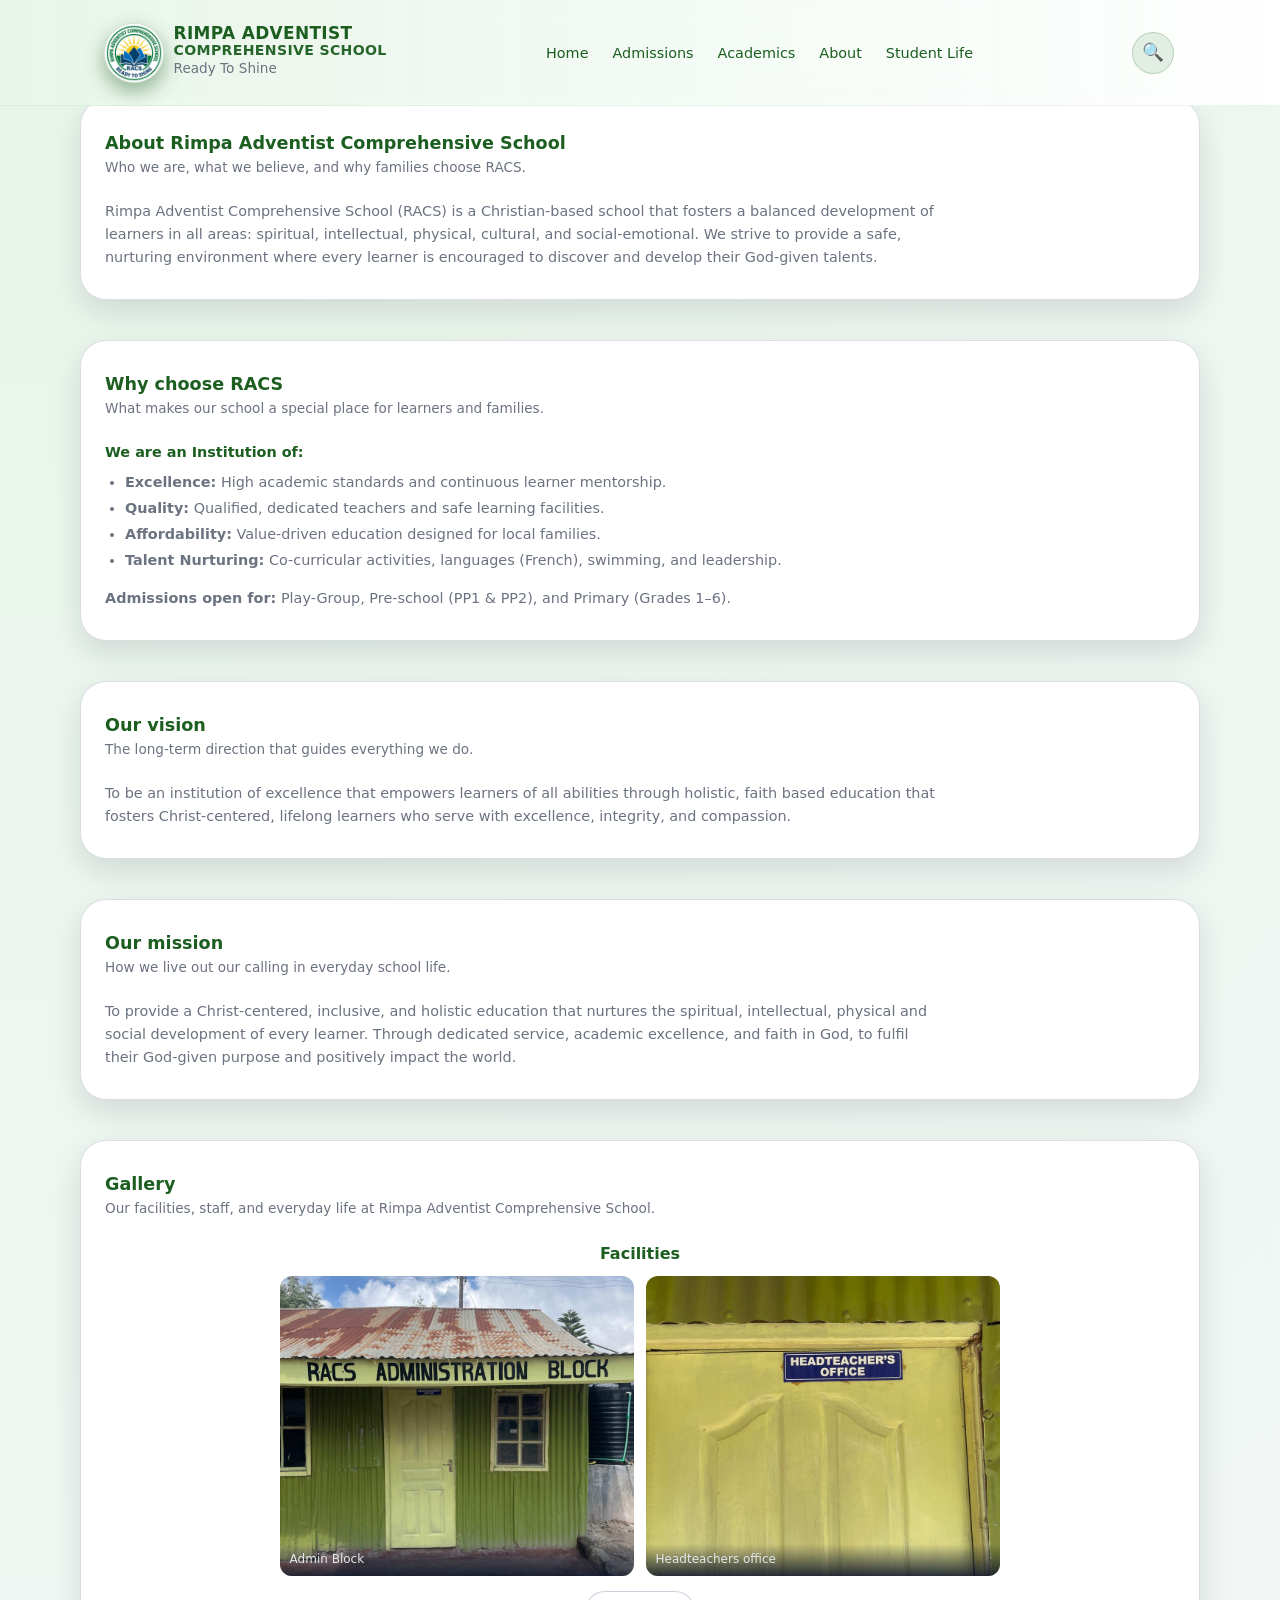
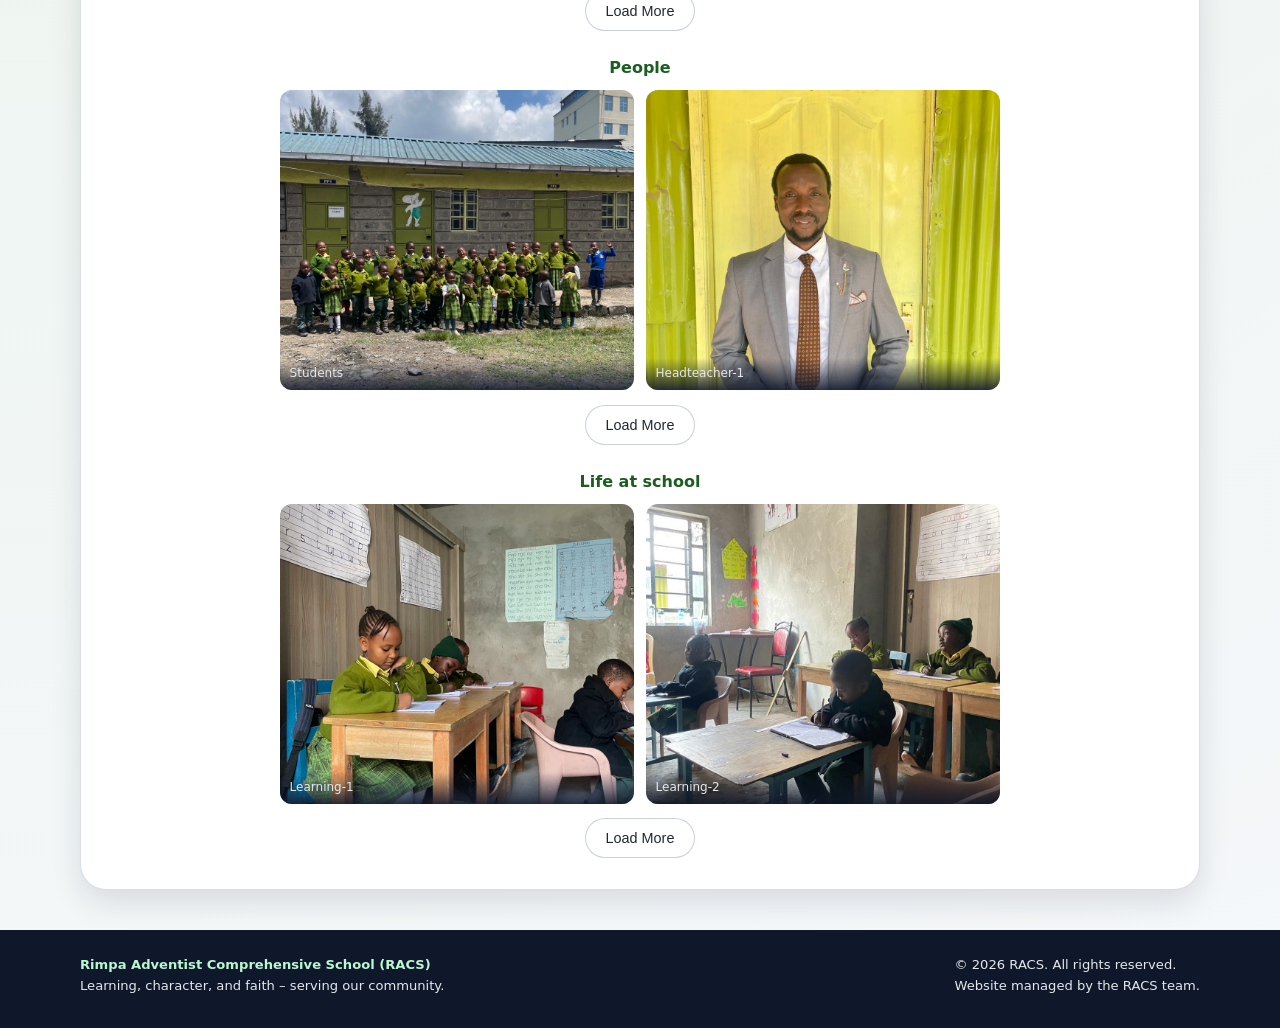
==== about.html @ c495e481 "Update hero section, align site with official RACS posters, and enhance styling" ====
<!DOCTYPE html>
<html lang="en">
<head>
    <meta charset="UTF-8">
    <meta name="viewport" content="width=device-width, initial-scale=1.0">
    <title>About Us | Rimpa Adventist Comprehensive School (RACS)</title>
    <link rel="stylesheet" href="style.css">
    <link rel="icon" type="image/png" sizes="32x32" href="images/favicon.png">
    <link rel="icon" type="image/png" sizes="16x16" href="images/favicon.png">
    <link rel="apple-touch-icon" sizes="180x180" href="images/favicon.png">
</head>
<body>
    <div class="page">
        <header>
            <nav class="nav">
                <a href="index.html#top" class="brand">
                    <div class="brand-mark">
                        <img src="images/logo.jpeg" alt="Rimpa Adventist Comprehensive School logo">
                    </div>
                    <div class="brand-text">
                        <span class="brand-title">
                            <span class="brand-title-line-1">Rimpa Adventist</span>
                            <span class="brand-title-line-2">Comprehensive School</span>
                        </span>
                        <span class="brand-subtitle">Ready To Shine</span>
                    </div>
                </a>

                <div class="nav-links">
                    <ul class="ql-main-links">
                        <li class="ql-item">
                            <a href="index.html#top" class="ql-link">Home</a>
                        </li>
                        <li class="ql-item">
                            <a href="admissions.html" class="ql-link has-dropdown">Admissions</a>
                            <div class="ql-dropdown" role="menu" aria-label="Admissions menu">
                                <a href="admissions.html#admission-process">
                                    Admission process
                                </a>
                                <a href="admissions.html#online-application">
                                    Online application
                                </a>
                                <a href="admissions.html#admission-requirements">
                                    Admission & graduation requirements
                                </a>
                                <a href="admissions.html#fee-structure">
                                    Fee structure
                                </a>
                            </div>
                        </li>
                        <li class="ql-item">
                            <a href="#" class="ql-link has-dropdown coming-soon-trigger">Academics</a>
                            <div class="ql-dropdown" role="menu" aria-label="Academics menu">
                                <a href="#" class="coming-soon-trigger">Calendar</a>
                                <a href="#" class="coming-soon-trigger">Timetable</a>
                            </div>
                        </li>
                        <li class="ql-item">
                            <a href="about.html" class="ql-link has-dropdown">About</a>
                            <div class="ql-dropdown" role="menu" aria-label="About menu">
                                <a href="about.html#vision">
                                    Vision
                                </a>
                                <a href="about.html#mission">
                                    Mission
                                </a>
                                <a href="about.html#gallery">
                                    Gallery
                                </a>
                                <a href="index.html#contact">
                                    Contact us
                                </a>
                            </div>
                        </li>
                        <li class="ql-item dropdown-right">
                            <a href="student-life.html" class="ql-link has-dropdown">Student Life</a>
                            <div class="ql-dropdown" role="menu" aria-label="Student life menu">
                                <a href="student-life.html#school-menu">
                                    School menu
                                </a>
                                <a href="student-life.html#transport-fees">
                                    Transport fees
                                </a>
                                <a href="student-life.html#uniforms">
                                    School uniform guide
                                </a>
                                <a href="student-life.html#activities">
                                    Swimming &amp; activities
                                </a>
                            </div>
                        </li>

                    </ul>
                </div>
                <div class="nav-controls">
                    <button type="button" id="nav-search-toggle" class="ql-search-toggle" aria-label="Search">
                        🔍
                    </button>
                    <button class="nav-toggle" id="nav-toggle" type="button" aria-label="Toggle navigation" aria-expanded="false">
                        <span></span>
                        <span></span>
                        <span></span>
                    </button>
                </div>
            </nav>
        </header>
        <div class="nav-overlay" id="nav-overlay"></div>

        <div class="nav-search-panel" id="nav-search-panel" aria-hidden="true">
            <div class="nav-search-inner">
                <div class="nav-search-input">
                    <input id="nav-search-input" type="search" placeholder="Type any keyword to search" aria-label="Search keywords" autocomplete="off">
                </div>
                <button type="button" class="nav-search-close" id="nav-search-close" aria-label="Close search">✕</button>
            </div>
            <div class="nav-search-message" id="nav-search-message" aria-live="polite"></div>
        </div>

        <main id="top">
            <section class="section-shell" aria-labelledby="about-page-heading">
                <div class="section-header">
                    <div>
                        <h1 id="about-page-heading" class="section-title">About Rimpa Adventist Comprehensive School</h1>
                        <p class="section-subtitle">
                            Who we are, what we believe, and why families choose RACS.
                        </p>
                    </div>
                </div>
                <div style="font-size: 0.9rem; color: var(--text-muted); max-width: 52rem;">
                    <p>
                        Rimpa Adventist Comprehensive School (RACS) is a Christian-based school that fosters a
                        balanced development of learners in all areas: spiritual, intellectual, physical, cultural,
                        and social-emotional. We strive to provide a safe, nurturing environment where every learner
                        is encouraged to discover and develop their God-given talents.
                    </p>
                </div>
            </section>

            <section class="section-shell" aria-labelledby="why-choose-heading">
                <div class="section-header">
                    <div>
                        <h2 id="why-choose-heading" class="section-title">Why choose RACS</h2>
                        <p class="section-subtitle">
                            What makes our school a special place for learners and families.
                        </p>
                    </div>
                </div>
                <div style="font-size: 0.9rem; color: var(--text-muted); max-width: 52rem;">
                    <p style="font-weight: 600; color: var(--green-dark); margin-bottom: 0.4rem;">We are an Institution of:</p>
                    <ul style="margin-top: 0.2rem; padding-left: 1.25rem; line-height: 1.8;">
                        <li><strong>Excellence:</strong> High academic standards and continuous learner mentorship.</li>
                        <li><strong>Quality:</strong> Qualified, dedicated teachers and safe learning facilities.</li>
                        <li><strong>Affordability:</strong> Value-driven education designed for local families.</li>
                        <li><strong>Talent Nurturing:</strong> Co-curricular activities, languages (French), swimming, and leadership.</li>
                    </ul>
                    <p style="margin-top: 0.8rem;">
                        <strong>Admissions open for:</strong> Play-Group, Pre-school (PP1 &amp; PP2), and Primary (Grades 1–6).
                    </p>
                </div>
            </section>

            <section class="section-shell" aria-labelledby="vision-heading">
                <div class="section-header">
                    <div>
                        <h2 id="vision-heading" class="section-title">Our vision</h2>
                        <p class="section-subtitle">
                            The long-term direction that guides everything we do.
                        </p>
                    </div>
                </div>
                <div id="vision" style="font-size: 0.9rem; color: var(--text-muted); max-width: 52rem;">
                    <p>
                        To be an institution of excellence that empowers learners of all abilities through holistic,
                        faith based education that fosters Christ-centered, lifelong learners who serve with excellence,
                        integrity, and compassion.
                    </p>
                </div>
            </section>

            <section class="section-shell" aria-labelledby="mission-heading">
                <div class="section-header">
                    <div>
                        <h2 id="mission-heading" class="section-title">Our mission</h2>
                        <p class="section-subtitle">
                            How we live out our calling in everyday school life.
                        </p>
                    </div>
                </div>
                <div id="mission" style="font-size: 0.9rem; color: var(--text-muted); max-width: 52rem;">
                    <p>
                        To provide a Christ-centered, inclusive, and holistic education that nurtures the spiritual,
                        intellectual, physical and social development of every learner. Through dedicated service,
                        academic excellence, and faith in God, to fulfil their God-given purpose and positively impact the world.
                    </p>
                </div>
            </section>

            <!-- Gallery -->
            <section id="gallery" class="section-shell" aria-labelledby="gallery-heading">
                <div class="section-header">
                    <div>
                        <h2 id="gallery-heading" class="section-title">Gallery</h2>
                        <p class="section-subtitle">
                            Our facilities, staff, and everyday life at Rimpa Adventist Comprehensive School.
                        </p>
                    </div>
                </div>
                <div class="gallery-content">
                    <div class="gallery-section" data-gallery-section="facilities">
                        <h3 id="gallery-facilities" class="gallery-category-title">Facilities</h3>
                        <div class="gallery-grid">
                            <div class="gallery-item">
                                <img src="images/gallery/Facilities/Admin%20Block.jpeg" alt="Admin Block at RACS" loading="lazy">
                                <span class="gallery-label">Admin Block</span>
                            </div>
                            <div class="gallery-item">
                                <img src="images/gallery/Facilities/Headteachers%20Office.jpeg" alt="Headteachers office at RACS" loading="lazy">
                                <span class="gallery-label">Headteachers office</span>
                            </div>
                            <div class="gallery-item">
                                <img src="images/gallery/Facilities/PP1.jpeg" alt="PP1 at RACS" loading="lazy">
                                <span class="gallery-label">PP1</span>
                            </div>
                            <div class="gallery-item">
                                <img src="images/gallery/Facilities/PP1-2.jpeg" alt="PP1-2 at RACS" loading="lazy">
                                <span class="gallery-label">PP1-2</span>
                            </div>
                            <div class="gallery-item">
                                <img src="images/gallery/Facilities/Kitchen.jpeg" alt="Kitchen at RACS" loading="lazy">
                                <span class="gallery-label">Kitchen</span>
                            </div>
                            <div class="gallery-item">
                                <img src="images/gallery/Facilities/Dining%20Hall.jpeg" alt="Dining Hall at RACS" loading="lazy">
                                <span class="gallery-label">Dining Hall</span>
                            </div>
                            <div class="gallery-item">
                                <img src="images/gallery/Facilities/Class%20Interior-1.jpeg" alt="Class interior 1 at RACS" loading="lazy">
                                <span class="gallery-label">Class Interior-1</span>
                            </div>
                            <div class="gallery-item">
                                <img src="images/gallery/Facilities/Class%20Interior-2.jpeg" alt="Class interior 2 at RACS" loading="lazy">
                                <span class="gallery-label">Class Interior-2</span>
                            </div>
                            <div class="gallery-item">
                                <img src="images/gallery/Facilities/Class%20Interior-3.jpeg" alt="Class interior 3 at RACS" loading="lazy">
                                <span class="gallery-label">Class Interior-3</span>
                            </div>
                            <div class="gallery-item">
                                <img src="images/gallery/Facilities/Class%20Interior-4.jpeg" alt="Class interior 4 at RACS" loading="lazy">
                                <span class="gallery-label">Class Interior-4</span>
                            </div>
                        </div>
                        <div class="gallery-section-actions">
                            <button type="button" class="btn-secondary gallery-load-more" data-gallery-load-more="facilities">Load More</button>
                        </div>
                    </div>

                    <div class="gallery-section" data-gallery-section="people">
                        <h3 id="gallery-people" class="gallery-category-title">People</h3>
                        <div class="gallery-grid">
                            <div class="gallery-item">
                                <img src="images/gallery/People/Students.jpeg" alt="Students at RACS" loading="lazy">
                                <span class="gallery-label">Students</span>
                            </div>
                            <div class="gallery-item">
                                <img src="images/gallery/People/Head%20Teacher-1.jpeg" alt="Headteacher-1 at RACS" loading="lazy">
                                <span class="gallery-label">Headteacher-1</span>
                            </div>
                            <div class="gallery-item">
                                <img src="images/gallery/People/Head%20Teacher-2.jpeg" alt="Headteacher-2 at RACS" loading="lazy">
                                <span class="gallery-label">Headteacher-2</span>
                            </div>
                            <div class="gallery-item">
                                <img src="images/gallery/People/Teaching%20Staff.jpeg" alt="Teaching staff at RACS" loading="lazy">
                                <span class="gallery-label">Teaching Staff</span>
                            </div>
                            <div class="gallery-item">
                                <img src="images/gallery/People/Teaching%20and%20Support%20Staff.jpeg" alt="Teaching and support staff at RACS" loading="lazy">
                                <span class="gallery-label">Teaching and Support Staff</span>
                            </div>
                            <div class="gallery-item">
                                <img src="images/gallery/People/RACS-1.jpeg" alt="RACS-1 at RACS" loading="lazy">
                                <span class="gallery-label">RACS-1</span>
                            </div>
                            <div class="gallery-item">
                                <img src="images/gallery/People/RACS-2.jpeg" alt="RACS-2 at RACS" loading="lazy">
                                <span class="gallery-label">RACS-2</span>
                            </div>
                        </div>
                        <div class="gallery-section-actions">
                            <button type="button" class="btn-secondary gallery-load-more" data-gallery-load-more="people">Load More</button>
                        </div>
                    </div>

                    <div class="gallery-section" data-gallery-section="life">
                        <h3 id="gallery-life-at-school" class="gallery-category-title">Life at school</h3>
                        <div class="gallery-grid">
                            <div class="gallery-item">
                                <img src="images/gallery/Life%20at%20School/Learning-1.jpeg" alt="Learning-1 at RACS" loading="lazy">
                                <span class="gallery-label">Learning-1</span>
                            </div>
                            <div class="gallery-item">
                                <img src="images/gallery/Life%20at%20School/Learning-2.jpeg" alt="Learning-2 at RACS" loading="lazy">
                                <span class="gallery-label">Learning-2</span>
                            </div>
                            <div class="gallery-item">
                                <img src="images/gallery/Life%20at%20School/Learning-3.jpeg" alt="Learning-3 at RACS" loading="lazy">
                                <span class="gallery-label">Learning-3</span>
                            </div>
                            <div class="gallery-item">
                                <img src="images/gallery/Life%20at%20School/Learning-4.jpeg" alt="Learning-4 at RACS" loading="lazy">
                                <span class="gallery-label">Learning-4</span>
                            </div>
                            <div class="gallery-item">
                                <img src="images/gallery/Life%20at%20School/S%26T%20Interaction-1.jpeg" alt="S&T Interaction-1 at RACS" loading="lazy">
                                <span class="gallery-label">S&amp;T Interaction-1</span>
                            </div>
                            <div class="gallery-item">
                                <img src="images/gallery/Life%20at%20School/S%26T%20Interaction-2.jpeg" alt="S&T Interaction-2 at RACS" loading="lazy">
                                <span class="gallery-label">S&amp;T Interaction-2</span>
                            </div>
                            <div class="gallery-item">
                                <img src="images/gallery/Life%20at%20School/S%26T%20Interaction-3.jpeg" alt="S&T Interaction-3 at RACS" loading="lazy">
                                <span class="gallery-label">S&amp;T Interaction-3</span>
                            </div>
                            <div class="gallery-item">
                                <img src="images/gallery/Life%20at%20School/S%26T%20Interaction-4.jpeg" alt="S&T Interaction-4 at RACS" loading="lazy">
                                <span class="gallery-label">S&amp;T Interaction-4</span>
                            </div>
                            <div class="gallery-item">
                                <img src="images/gallery/Life%20at%20School/S%26T%20Interaction-5.jpeg" alt="S&T Interaction-5 at RACS" loading="lazy">
                                <span class="gallery-label">S&amp;T Interaction-5</span>
                            </div>
                            <div class="gallery-item">
                                <img src="images/gallery/Life%20at%20School/S%26T%20Interaction-6.jpeg" alt="S&T Interaction-6 at RACS" loading="lazy">
                                <span class="gallery-label">S&amp;T Interaction-6</span>
                            </div>
                            <div class="gallery-item">
                                <img src="images/gallery/Life%20at%20School/Playground-1.jpeg" alt="Playground-1 at RACS" loading="lazy">
                                <span class="gallery-label">Playground-1</span>
                            </div>
                            <div class="gallery-item">
                                <img src="images/gallery/Life%20at%20School/Playground-2.jpeg" alt="Playground-2 at RACS" loading="lazy">
                                <span class="gallery-label">Playground-2</span>
                            </div>
                            <div class="gallery-item">
                                <img src="images/gallery/Life%20at%20School/Playground-3.jpeg" alt="Playground-3 at RACS" loading="lazy">
                                <span class="gallery-label">Playground-3</span>
                            </div>
                            <div class="gallery-item">
                                <img src="images/gallery/Life%20at%20School/Playground-4.jpeg" alt="Playground-4 at RACS" loading="lazy">
                                <span class="gallery-label">Playground-4</span>
                            </div>
                            <div class="gallery-item">
                                <img src="images/gallery/Life%20at%20School/Graduation.jpeg" alt="Graduation at RACS" loading="lazy">
                                <span class="gallery-label">Graduation</span>
                            </div>
                            <div class="gallery-item">
                                <img src="images/gallery/Life%20at%20School/Trip.jpeg" alt="Trip at RACS" loading="lazy">
                                <span class="gallery-label">Trip</span>
                            </div>
                            <div class="gallery-item">
                                <img src="images/gallery/Life%20at%20School/Z.jpeg" alt="Z at RACS" loading="lazy">
                                <span class="gallery-label">Z</span>
                            </div>
                        </div>
                        <div class="gallery-section-actions">
                            <button type="button" class="btn-secondary gallery-load-more" data-gallery-load-more="life">Load More</button>
                        </div>
                    </div>
                </div>
            </section>
        </main>

        <!-- Full-screen lightbox viewer -->
        <div class="gallery-lightbox" id="gallery-lightbox" aria-hidden="true">
            <div class="gallery-lightbox-inner" role="dialog" aria-modal="true" aria-label="Image viewer">
                <div class="lightbox-counter" id="lightbox-counter">1 / 1</div>
                <button type="button" class="lightbox-close" id="lightbox-close" aria-label="Close">✕</button>
                <button type="button" class="lightbox-nav lightbox-prev" id="lightbox-prev" aria-label="Previous image">‹</button>
                <button type="button" class="lightbox-nav lightbox-next" id="lightbox-next" aria-label="Next image">›</button>
                <img id="lightbox-image" src="" alt="">
            </div>
        </div>

        <footer>
            <div class="footer-inner">
                <div class="footer-left">
                    <p><strong>Rimpa Adventist Comprehensive School (RACS)</strong></p>
                    <p>Learning, character, and faith – serving our community.</p>
                </div>
                <div class="footer-right">
                    <p>© <span id="year"></span> RACS. All rights reserved.</p>
                    <p>Website managed by the RACS team.</p>
                </div>
            </div>
        </footer>
        <button type="button" id="back-to-top" class="back-to-top" aria-label="Back to top">↑</button>
    </div>

    
    <!-- Coming Soon Modal -->
    <div class="coming-soon-modal" id="coming-soon-modal" aria-hidden="true">
        <div class="coming-soon-content">
            <button type="button" class="coming-soon-close" id="coming-soon-close" aria-label="Close modal">✕</button>
            <h2 class="coming-soon-title">Coming Soon!</h2>
            <p class="coming-soon-text">This section is currently being prepared. Please check back later.</p>
        </div>
    </div>

    <script src="search.js"></script>
    <script>
        document.getElementById('year').textContent = new Date().getFullYear();
    </script>
    <script>
        document.addEventListener('DOMContentLoaded', function () {
            const sections = document.querySelectorAll('.gallery-section[data-gallery-section]');
            const lightbox = document.getElementById('gallery-lightbox');
            const lightboxImg = document.getElementById('lightbox-image');
            const lightboxCounter = document.getElementById('lightbox-counter');
            const btnClose = document.getElementById('lightbox-close');
            const btnPrev = document.getElementById('lightbox-prev');
            const btnNext = document.getElementById('lightbox-next');

            let lightboxState = {
                open: false,
                sectionKey: null,
                index: 0
            };

            function updateGalleryGridAlignment(sectionEl) {
                const gridEl = sectionEl.querySelector('.gallery-grid');
                if (!gridEl) return;
                const items = Array.from(sectionEl.querySelectorAll('.gallery-item'));
                const visibleItems = items.filter(function (it) {
                    return !it.classList.contains('gallery-item--hidden');
                });

                // If only 1 thumbnail is visible, switch to 1-column so it centers perfectly.
                if (visibleItems.length === 1) {
                    gridEl.classList.add('gallery-grid--single');
                } else {
                    gridEl.classList.remove('gallery-grid--single');
                }
            }

            function getSectionItems(sectionKey) {
                const sectionEl = document.querySelector('.gallery-section[data-gallery-section="' + sectionKey + '"]');
                if (!sectionEl) return [];
                return Array.from(sectionEl.querySelectorAll('.gallery-item'));
            }

            function setLightboxContent(sectionKey, index) {
                const items = getSectionItems(sectionKey);
                if (!items.length) return;
                const item = items[index];
                const imgEl = item.querySelector('img');

                lightboxImg.src = imgEl.src;
                lightboxImg.alt = imgEl.alt || '';
                lightboxCounter.textContent = (index + 1) + ' / ' + items.length;
            }

            function openLightbox(sectionKey, index) {
                lightboxState.open = true;
                lightboxState.sectionKey = sectionKey;
                lightboxState.index = index;

                setLightboxContent(sectionKey, index);
                lightbox.classList.add('is-open');
                lightbox.setAttribute('aria-hidden', 'false');
                document.body.style.overflow = 'hidden';
                btnClose.focus();
            }

            function closeLightbox() {
                lightboxState.open = false;
                lightboxState.sectionKey = null;
                lightboxState.index = 0;

                lightbox.classList.remove('is-open');
                lightbox.setAttribute('aria-hidden', 'true');
                lightboxImg.src = '';
                document.body.style.overflow = '';
            }

            function navigateLightbox(delta) {
                const items = getSectionItems(lightboxState.sectionKey);
                if (!items.length) return;

                const nextIndex = (lightboxState.index + delta + items.length) % items.length;
                lightboxState.index = nextIndex;
                setLightboxContent(lightboxState.sectionKey, nextIndex);
            }

            btnClose.addEventListener('click', closeLightbox);
            btnPrev.addEventListener('click', function () {
                navigateLightbox(-1);
            });
            btnNext.addEventListener('click', function () {
                navigateLightbox(1);
            });

            lightbox.addEventListener('click', function (e) {
                // Only close when clicking the backdrop itself.
                if (e.target === lightbox) closeLightbox();
            });

            document.addEventListener('keydown', function (e) {
                if (!lightboxState.open) return;
                if (e.key === 'Escape') closeLightbox();
                if (e.key === 'ArrowLeft') {
                    e.preventDefault();
                    navigateLightbox(-1);
                }
                if (e.key === 'ArrowRight') {
                    e.preventDefault();
                    navigateLightbox(1);
                }
            });

            sections.forEach(function (section) {
                const sectionKey = section.dataset.gallerySection;
                const items = Array.from(section.querySelectorAll('.gallery-item'));
                const btn = section.querySelector('.gallery-load-more[data-gallery-load-more="' + sectionKey + '"]');

                items.forEach(function (item, idx) {
                    item.dataset.galleryIndex = String(idx);

                    // Only show the first 2 by default.
                    if (idx >= 2) item.classList.add('gallery-item--hidden');

                    // Make the thumbnails keyboard-accessible (Enter/Space).
                    item.tabIndex = 0;
                    item.setAttribute('role', 'button');
                    const labelEl = item.querySelector('.gallery-label');
                    const labelText = labelEl ? labelEl.textContent.trim() : '';
                    item.setAttribute('aria-label', labelText ? ('View ' + labelText) : 'View image');

                    item.addEventListener('click', function () {
                        openLightbox(sectionKey, idx);
                    });
                    item.addEventListener('keydown', function (ev) {
                        if (ev.key === 'Enter' || ev.key === ' ') {
                            ev.preventDefault();
                            openLightbox(sectionKey, idx);
                        }
                    });
                });

                let offset = 2;

                // Ensure perfect centering for the initial visible set (especially when only 1 is visible).
                updateGalleryGridAlignment(section);

                if (!btn || items.length <= 2) {
                    if (btn) btn.style.display = 'none';
                    return;
                }

                btn.addEventListener('click', function () {
                    const nextEnd = Math.min(offset + 2, items.length);

                    for (let i = offset; i < nextEnd; i++) {
                        items[i].classList.remove('gallery-item--hidden');
                        items[i].classList.add('gallery-item--revealed');
                    }

                    offset = nextEnd;
                    if (offset >= items.length) btn.style.display = 'none';

                    updateGalleryGridAlignment(section);
                });
            });
        });
    </script>
</body>
</html>
---- style.css ----
:root {
    --green-dark: #1b5e20;
    --green-main: #2e7d32;
    --green-light: #a5d6a7;
    --accent-gold: #fdd835;
    --bg-light: #f5f7fa;
    --text-main: #1f2933;
    --text-muted: #6b7280;
    --card-bg: #ffffff;
    --shadow-soft: 0 12px 30px rgba(15, 23, 42, 0.12);
    --radius-lg: 18px;
}

* {
    box-sizing: border-box;
    margin: 0;
    padding: 0;
}

html, body {
    font-family: system-ui, -apple-system, BlinkMacSystemFont, "Segoe UI", sans-serif;
    background: radial-gradient(circle at top left, #e8f5e9, #f5f7fa);
    color: var(--text-main);
    line-height: 1.6;
    overflow-x: hidden;
}

a {
    color: inherit;
    text-decoration: none;
}

img {
    max-width: 100%;
    height: auto;
    display: block;
}

.page {
    min-height: 100vh;
    display: flex;
    flex-direction: column;
}

.nav-overlay {
    position: fixed;
    inset: 0;
    background: rgba(15, 23, 42, 0.42);
    opacity: 0;
    visibility: hidden;
    transition: opacity 0.22s ease, visibility 0.22s ease;
    z-index: 50;
}

body.nav-open .nav-overlay {
    opacity: 1;
    visibility: visible;
}

body.nav-open {
    overflow: hidden;
}

body.nav-open .page {
    max-height: 100vh;
    overflow: hidden;
}

/* Header / Navigation */
header {
    position: fixed;
    top: 0;
    left: 0;
    right: 0;
    z-index: 10;
    backdrop-filter: blur(14px);
    background: linear-gradient(to right, rgba(232, 245, 233, 0.88), rgba(255, 255, 255, 0.92));
    border-bottom: 1px solid rgba(76, 175, 80, 0.1);
}

/* Scroll offset for anchor links – prevent sticky nav from covering section headings */
html {
    scroll-padding-top: 220px;
}


.nav {
    max-width: 1120px;
    margin: 0 auto;
    min-height: 105px;
    padding: 1.1rem 1.1rem 1.1rem 1.5rem;
    display: flex;
    align-items: center;
    justify-content: space-between;
    gap: 1.5rem;
}

.brand {
    display: flex;
    align-items: center;
    gap: 0.6rem;
}

.brand-mark {
    width: 60px;
    height: 60px;
    border-radius: 999px;
    background: #ffffff;
    display: flex;
    align-items: center;
    justify-content: center;
    overflow: hidden;
    box-shadow: 0 8px 20px rgba(27, 94, 32, 0.45);
    border: 1px solid rgba(27, 94, 32, 0.18);
}

.brand-mark img {
    width: 100%;
    height: 100%;
    object-fit: cover;
    display: block;
}

.brand-text {
    display: flex;
    flex-direction: column;
}

.brand-title {
    font-weight: 700;
    font-size: 1.06rem;
    letter-spacing: 0.02em;
    text-transform: uppercase;
    color: var(--green-dark);
}

.brand-title-line-1 {
    display: block;
    line-height: 1.05;
}

.brand-title-line-2 {
    display: block;
    line-height: 1.05;
    font-size: 0.88rem;
    font-weight: 600;
    opacity: 0.95;
}

.brand-subtitle {
    font-size: 0.85rem;
    color: var(--text-muted);
}

.nav-links {
    display: flex;
    align-items: center;
    gap: 1.5rem;
    font-size: 0.95rem;
    margin-left: auto;
}

.ql-search-toggle {
    width: 42px;
    height: 42px;
    border-radius: 999px;
    border: 1px solid rgba(46, 125, 50, 0.25);
    background: rgba(46, 125, 50, 0.12);
    color: var(--green-dark);
    cursor: pointer;
    display: inline-flex;
    align-items: center;
    justify-content: center;
    font-size: 1.1rem;
    transition: transform 0.12s ease, background 0.12s ease, border-color 0.12s ease;
}

.ql-search-toggle:hover,
.ql-search-toggle:focus-visible {
    transform: translateY(-1px);
    background: rgba(46, 125, 50, 0.18);
    border-color: rgba(46, 125, 50, 0.4);
    outline: none;
}

/* Search panel (drops down under navbar) */
.nav-search-panel {
    position: fixed;
    top: 105px;
    left: 0;
    right: 0;
    z-index: 120;
    background: rgba(255, 255, 255, 0.96);
    border-bottom: 1px solid rgba(148, 163, 184, 0.35);
    overflow: hidden;
    max-height: 0;
    opacity: 0;
    transform: translateY(-8px);
    transition: max-height 0.22s ease, opacity 0.18s ease, transform 0.22s ease;
    pointer-events: none;
}

.nav-search-panel.is-open {
    max-height: 170px;
    opacity: 1;
    transform: translateY(0);
    pointer-events: auto;
}

/* Freeze and block all background interactions when search is open. */
body.search-open {
    overflow: hidden;
}

body.search-open::after {
    content: "";
    position: fixed;
    inset: 0;
    z-index: 119;
    background: rgba(15, 23, 42, 0.42);
    pointer-events: auto;
}

.nav-search-inner {
    max-width: 1120px;
    margin: 0 auto;
    padding: 1rem 1.5rem;
    display: flex;
    align-items: center;
    gap: 0.75rem;
}

.nav-search-close {
    width: 40px;
    height: 40px;
    border-radius: 999px;
    border: 1px solid rgba(148, 163, 184, 0.5);
    background: rgba(15, 23, 42, 0.04);
    color: var(--green-dark);
    cursor: pointer;
    font-size: 1.1rem;
    transition: transform 0.12s ease, background 0.12s ease;
    margin-left: auto;
}

.nav-search-close:hover {
    transform: translateY(-1px);
    background: rgba(15, 23, 42, 0.07);
}

.nav-search-input {
    flex: 1;
}

.nav-search-input input[type="search"] {
    width: 100%;
    padding: 0.65rem 1rem;
    border-radius: 999px;
    border: 1px solid rgba(148, 163, 184, 0.7);
    font-size: 0.95rem;
    outline: none;
}

.nav-search-input input[type="search"]:focus {
    border-color: rgba(56, 142, 60, 0.9);
    box-shadow: 0 0 0 1px rgba(56, 142, 60, 0.3);
}

.nav-search-message {
    max-width: 1120px;
    margin: 0 auto;
    padding: 0 1.5rem 1rem;
    color: var(--text-muted);
    font-size: 0.9rem;
}

.nav-search-results-heading {
    font-weight: 800;
    text-transform: uppercase;
    color: var(--green-dark);
    margin: 0 0 0.7rem;
    text-align: center;
    letter-spacing: 0.02em;
}

.nav-search-results-list {
    display: flex;
    flex-direction: column;
    gap: 0.55rem;
}

.nav-search-result-link {
    font-weight: 800;
    color: var(--green-dark);
    text-decoration: none;
    border-bottom: 2px solid rgba(46, 125, 50, 0.35);
    padding-bottom: 0.1rem;
}

.nav-search-result-link:hover,
.nav-search-result-link:focus-visible {
    color: var(--green-main);
    border-bottom-color: rgba(46, 125, 50, 0.9);
    transform: translateY(-1px);
}

.nav-search-nothing-found {
    font-weight: 900;
    text-transform: uppercase;
    color: var(--green-main);
    text-align: center;
    margin-top: 0.2rem;
    margin-bottom: 0.5rem;
}

.nav-search-nothing-note {
    text-align: center;
    color: var(--text-muted);
    font-size: 0.92rem;
}


.nav-controls {
    display: flex;
    align-items: center;
    gap: 0.8rem;
    margin-left: auto;
    margin-right: 0.5rem;
}

.nav-toggle {
    display: none;
    width: 2.65rem;
    height: 2.65rem;
    border-radius: 999px;
    border: 1px solid rgba(148, 163, 184, 0.7);
    background: rgba(255, 255, 255, 0.9);
    align-items: center;
    justify-content: center;
    flex-direction: column;
    gap: 3px;
    padding: 0;
    cursor: pointer;
}

.nav-toggle span {
    display: block;
    width: 16px;
    height: 2px;
    border-radius: 999px;
    background: var(--green-dark);
    margin: 2px 0;
}

.nav-links a {
    position: relative;
    padding-bottom: 0.15rem;
}

.nav-links a::after {
    content: "";
    position: absolute;
    left: 0;
    bottom: 0;
    width: 0;
    height: 2px;
    border-radius: 999px;
    background: linear-gradient(to right, var(--green-main), var(--accent-gold));
    transition: width 0.25s ease;
}

.nav-links a:hover::after,
.nav-links a:focus-visible::after {
    width: 100%;
}

.ql-dropdown a::after {
    /* Prevent header underline effect inside dropdown items */
    display: none;
}

/* Hero */
main {
    flex: 1;
    padding-top: 6.2rem; /* Offset for fixed header so content starts flush */
}

.btn-secondary {
    padding: 0.7rem 1.2rem;
    border-radius: 999px;
    font-size: 0.9rem;
    font-weight: 500;
    border: 1px solid rgba(148, 163, 184, 0.5);
    background: rgba(255, 255, 255, 0.8);
    display: inline-flex;
    align-items: center;
    gap: 0.4rem;
    cursor: pointer;
    color: var(--text-main);
    backdrop-filter: blur(8px);
    transition: background 0.12s ease, border-color 0.12s ease;
}

.btn-secondary:hover {
    background: #ffffff;
    border-color: rgba(56, 142, 60, 0.5);
}

/* Sections */
.section-shell {
    background: #ffffff;
    border-radius: 26px;
    max-width: 1120px;
    margin: 0 auto 2.5rem;
    padding: 1.8rem 1.5rem 1.9rem;
    box-shadow: var(--shadow-soft);
    border: 1px solid rgba(148, 163, 184, 0.35);
}

.section-header {
    display: flex;
    justify-content: space-between;
    align-items: flex-end;
    gap: 1.5rem;
    margin-bottom: 1.3rem;
}

.section-title {
    font-size: 1.1rem;
    font-weight: 700;
    color: var(--green-dark);
}

.section-subtitle {
    font-size: 0.85rem;
    color: var(--text-muted);
}

.ql-main-links {
    list-style: none;
    display: flex;
    align-items: center;
    gap: 1.2rem;
    padding: 0;
    margin: 0;
    font-size: 0.9rem;
}

.ql-item {
    position: relative;
    font-weight: 500;
    color: var(--green-dark);
    display: inline-block;
    padding: 0.15rem 0.15rem;
}

.ql-item.dropdown-right {
    position: relative;
}

.ql-link {
    display: inline-flex;
    align-items: center;
    gap: 0.25rem;
    padding: 0.25rem 0;
}

.ql-link.has-dropdown::after {
    content: "";
    display: none;
}

.ql-item:hover > .ql-link {
    color: var(--green-main);
}

.ql-dropdown {
    position: absolute;
    top: 100%;
    left: 0;
    min-width: 220px;
    padding: 0.55rem 0.6rem;
    border-radius: 16px;
    background: #ffffff;
    border: 1px solid rgba(148, 163, 184, 0.6);
    box-shadow: 0 16px 40px rgba(15, 23, 42, 0.18);
    opacity: 0;
    transform: translateY(4px);
    pointer-events: none;
    transition: opacity 0.15s ease, transform 0.15s ease;
    z-index: 100;
}

.ql-item.dropdown-right .ql-dropdown {
    left: auto;
    right: 0;
    transform-origin: top right;
}

.ql-item:hover .ql-dropdown {
    opacity: 1;
    transform: translateY(0);
    pointer-events: auto;
}

.ql-dropdown a {
    display: block;
    padding: 0.35rem 0.4rem;
    border-radius: 10px;
    font-size: 0.83rem;
    color: var(--text-main);
}

.ql-dropdown a span {
    display: block;
    font-size: 0.75rem;
    color: var(--text-muted);
}

.ql-dropdown a:hover {
    background: #e8f5e9;
    color: var(--green-dark);
}

/* Home Hero */
.home-hero {
    position: relative;
    width: 100%;
    min-height: clamp(560px, 80vh, 720px);
    overflow: hidden;
    margin: 0 0 2rem;
    padding: 3.5rem 1.25rem 5.5rem;
    display: flex;
    align-items: center;
    justify-content: center;
    box-sizing: border-box;
}

.home-hero-bg {
    position: absolute;
    inset: 0;
    z-index: 0;
}

.home-hero-bg img {
    width: 100%;
    height: 100%;
    object-fit: cover;
    object-position: center 30%;
    display: block;
    transform: scale(1.02);
    transition: transform 6s ease-out;
}

.home-hero:hover .home-hero-bg img {
    transform: scale(1.05);
}

.home-hero-overlay {
    position: absolute;
    inset: 0;
    z-index: 1;
    background: linear-gradient(
        180deg,
        rgba(10, 36, 18, 0.78) 0%,
        rgba(27, 94, 32, 0.6) 42%,
        rgba(15, 23, 42, 0.85) 100%
    );
    backdrop-filter: blur(1.5px);
}

.home-hero-content {
    position: relative;
    z-index: 2;
    max-width: 960px;
    margin: 0 auto;
    display: flex;
    flex-direction: column;
    align-items: center;
    text-align: center;
    padding: 0 1.25rem;
    color: #ffffff;
    transform: translateY(-8px);
}

.home-hero-fade {
    opacity: 0;
    animation: homeHeroStaggerFadeIn 0.85s ease forwards;
    animation-delay: var(--delay, 0s);
}

.home-hero-title {
    margin: 0;
    font-size: clamp(2.35rem, 4.8vw, 3.85rem);
    font-weight: 900;
    letter-spacing: -0.03em;
    color: #ffffff;
    text-shadow: 0 8px 30px rgba(0, 0, 0, 0.5);
    line-height: 1.15;
}

.home-hero-subtitle {
    margin: 1.1rem 0 0;
    font-size: clamp(1.1rem, 2vw, 1.45rem);
    font-weight: 600;
    color: #f1f8e9;
    text-shadow: 0 6px 20px rgba(0, 0, 0, 0.4);
    max-width: 780px;
}

/* Body text under subheading */
.home-hero-body {
    margin-top: 0.95rem;
    max-width: 820px;
    font-size: clamp(1rem, 1.4vw, 1.15rem);
    line-height: 1.65;
    color: rgba(255, 255, 255, 0.9);
    text-shadow: 0 4px 16px rgba(0, 0, 0, 0.35);
}

.home-hero-badges {
    margin-top: 1.25rem;
    display: flex;
    justify-content: center;
    align-items: center;
    gap: 1rem;
    flex-wrap: wrap;
}

.home-hero-pill {
    display: inline-flex;
    align-items: center;
    justify-content: center;
    gap: 0.4rem;
    padding: 0.5rem 1rem;
    border-radius: 999px;
    font-size: 0.9rem;
    font-weight: 550;
    background: rgba(255, 255, 255, 0.14);
    border: 1px solid rgba(255, 255, 255, 0.3);
    color: #ffffff;
    backdrop-filter: blur(10px);
    -webkit-backdrop-filter: blur(10px);
    box-shadow: 0 8px 24px rgba(0, 0, 0, 0.18);
    transition: transform 0.2s ease, background 0.2s ease;
}

.home-hero-pill:hover {
    transform: translateY(-2px);
    background: rgba(255, 255, 255, 0.22);
}

.home-hero-actions {
    margin-top: 1.4rem;
    display: flex;
    align-items: center;
    justify-content: center;
    gap: 1rem;
    flex-wrap: wrap;
}

.home-hero-btn {
    width: 220px;
    box-sizing: border-box;
    padding: 0.85rem 1.4rem;
    border-radius: 999px;
    font-size: 1.02rem;
    font-weight: 700;
    border: 2px solid transparent;
    display: inline-flex;
    align-items: center;
    justify-content: center;
    letter-spacing: 0.01em;
    cursor: pointer;
    transition: all 0.22s ease-in-out;
}

.home-hero-btn-primary {
    background: var(--green-main);
    color: #ffffff;
    box-shadow: 0 12px 30px rgba(46, 125, 50, 0.45);
    border-color: rgba(165, 214, 167, 0.3);
}

.home-hero-btn-primary:hover {
    background: var(--green-dark);
    transform: translateY(-3px);
    box-shadow: 0 16px 36px rgba(27, 94, 32, 0.55);
}

.home-hero-btn-ghost {
    background: rgba(255, 255, 255, 0.12);
    color: #ffffff;
    border-color: rgba(255, 255, 255, 0.65);
    backdrop-filter: blur(8px);
}

.home-hero-btn-ghost:hover {
    background: rgba(255, 255, 255, 0.95);
    color: var(--green-dark);
    border-color: #ffffff;
    transform: translateY(-3px);
    box-shadow: 0 14px 32px rgba(0, 0, 0, 0.25);
}

/* Organic bottom divider linking hero to page content */
.home-hero-divider {
    position: absolute;
    bottom: -1px;
    left: 0;
    right: 0;
    width: 100%;
    height: 56px;
    z-index: 3;
    pointer-events: none;
    line-height: 0;
}

.home-hero-divider svg {
    width: 100%;
    height: 100%;
    display: block;
    fill: #f5f7fa;
}

/* Floating scroll indicator to lead user down */
.home-hero-scroll {
    position: absolute;
    bottom: 1.1rem;
    left: 50%;
    transform: translateX(-50%);
    z-index: 4;
    color: rgba(255, 255, 255, 0.85);
    display: flex;
    flex-direction: column;
    align-items: center;
    gap: 0.2rem;
    font-size: 0.72rem;
    text-transform: uppercase;
    letter-spacing: 0.14em;
    font-weight: 600;
    text-decoration: none;
    transition: color 0.2s ease, transform 0.2s ease;
}

.home-hero-scroll:hover {
    color: #ffffff;
    transform: translateX(-50%) translateY(2px);
}

.home-hero-scroll-chevron {
    width: 18px;
    height: 18px;
    animation: heroScrollBounce 2.2s infinite ease-in-out;
}

@keyframes heroScrollBounce {
    0%, 20%, 50%, 80%, 100% {
        transform: translateY(0);
    }
    40% {
        transform: translateY(6px);
    }
    60% {
        transform: translateY(3px);
    }
}

@keyframes homeHeroStaggerFadeIn {
    from {
        opacity: 0;
        transform: translateY(14px);
    }
    to {
        opacity: 1;
        transform: translateY(0);
    }
}


/* Gallery (About page) */
.gallery-content {
    max-width: 52rem;
    margin: 0 auto;
}

/* Scroll reveal animations + page transitions (enabled by JS) */
.js-enabled .reveal-item {
    opacity: 0;
    transform: translateY(14px);
    transition: opacity 0.7s ease-out, transform 0.7s ease-out;
    transition-delay: var(--reveal-delay, 0ms);
    will-change: opacity, transform;
}

.js-enabled .reveal-item.is-revealed {
    opacity: 1;
    transform: translateY(0);
}

.js-enabled .page {
    opacity: 1;
    transition: opacity 0.35s ease-out;
}

.js-enabled .page.page-transition-in {
    opacity: 0;
}

.js-enabled .page.page-transition-out {
    opacity: 0;
}

@media (prefers-reduced-motion: reduce) {
    .js-enabled .reveal-item {
        transition: none;
        opacity: 1;
        transform: none;
    }

    .js-enabled .page {
        transition: none;
    }
}

.gallery-section-actions {
    margin-top: 0.9rem;
    display: flex;
    justify-content: center;
}

.gallery-category-title {
    font-size: 1rem;
    color: var(--green-dark);
    margin-top: 1.5rem;
    margin-bottom: 0.6rem;
    text-align: center;
    width: 100%;
    display: block;
}

.gallery-section:first-child .gallery-category-title {
    margin-top: 0;
}

.gallery-grid {
    display: grid;
    grid-template-columns: repeat(2, minmax(0, 1fr));
    gap: 0.75rem;
    justify-content: center;
    max-width: 720px;
    margin: 0 auto;
}

.gallery-grid--single {
    grid-template-columns: 1fr;
    max-width: 520px;
}

.gallery-item {
    border-radius: 12px;
    overflow: hidden;
    background: #e8f5e9;
    position: relative;
    height: 300px;
    cursor: pointer;
}

.gallery-item img {
    width: 100%;
    height: 100%;
    object-fit: cover;
    display: block;
    transition: transform 0.25s ease;
    position: relative;
    z-index: 0;
}

.gallery-item:hover img {
    transform: scale(1.03);
}

.gallery-item::after {
    content: '';
    position: absolute;
    inset: 0;
    background: rgba(15, 23, 42, 0.35);
    opacity: 0;
    transition: opacity 0.2s ease;
    z-index: 1;
    pointer-events: none;
}

.gallery-item::before {
    content: '';
    position: absolute;
    inset: 0;
    background-repeat: no-repeat;
    background-position: center;
    background-size: 46px 46px;
    opacity: 0;
    transform: scale(0.98);
    transition: opacity 0.2s ease, transform 0.2s ease;
    z-index: 1;
    pointer-events: none;
    background-image: url("data:image/svg+xml,%3Csvg%20xmlns%3D%27http%3A//www.w3.org/2000/svg%27%20viewBox%3D%270%200%2024%2024%27%3E%3Cpath%20fill%3D%27none%27%20stroke%3D%27%23ffffff%27%20stroke-width%3D%272%27%20d%3D%27M1.5%2012s4.5-8%2010.5-8%2010.5%208%2010.5%208-4.5%208-10.5%208S1.5%2012%201.5%2012z%27/%3E%3Ccircle%20cx%3D%2712%27%20cy%3D%2712%27%20r%3D%273%27%20fill%3D%27none%27%20stroke%3D%27%23ffffff%27%20stroke-width%3D%272%27/%3E%3C/svg%3E");
}

.gallery-item:hover::after,
.gallery-item:hover::before {
    opacity: 1;
    transform: scale(1);
}

.gallery-label {
    position: absolute;
    left: 0;
    right: 0;
    bottom: 0;
    padding: 0.4rem 0.6rem;
    background: linear-gradient(transparent, rgba(15, 23, 42, 0.88));
    color: #e5e7eb;
    font-size: 0.75rem;
    z-index: 2;
}

/* Load-more + reveal animations */
.gallery-item--hidden {
    display: none;
}

.gallery-item--revealed {
    animation: galleryFadeIn 0.35s ease both;
}

@keyframes galleryFadeIn {
    from {
        opacity: 0;
    }
    to {
        opacity: 1;
    }
}

/* Full-screen Lightbox */
.gallery-lightbox {
    position: fixed;
    inset: 0;
    background: rgba(0, 0, 0, 0.82);
    display: none;
    align-items: center;
    justify-content: center;
    padding: 1.2rem;
    z-index: 2000;
}

.gallery-lightbox.is-open {
    display: flex;
}

.gallery-lightbox-inner {
    position: relative;
    width: 100%;
    height: 100%;
    display: flex;
    align-items: center;
    justify-content: center;
}

#lightbox-image {
    max-width: 100%;
    max-height: 82vh;
    object-fit: contain;
    border-radius: 12px;
    box-shadow: 0 25px 75px rgba(0, 0, 0, 0.6);
}

.lightbox-counter {
    position: absolute;
    top: 1.1rem;
    left: 1.1rem;
    color: #e5e7eb;
    font-size: 0.95rem;
    background: rgba(15, 23, 42, 0.6);
    padding: 0.35rem 0.6rem;
    border-radius: 999px;
}

.lightbox-close {
    position: absolute;
    top: 1rem;
    right: 1rem;
    width: 44px;
    height: 44px;
    border-radius: 999px;
    border: 1px solid rgba(148, 163, 184, 0.35);
    background: rgba(255, 255, 255, 0.08);
    color: #e5e7eb;
    font-size: 1.15rem;
    cursor: pointer;
    transition: transform 0.12s ease, background 0.12s ease;
}

.lightbox-close:hover {
    transform: scale(1.03);
    background: rgba(255, 255, 255, 0.14);
}

.lightbox-nav {
    position: absolute;
    top: 50%;
    transform: translateY(-50%);
    width: 46px;
    height: 46px;
    border-radius: 999px;
    border: 1px solid rgba(148, 163, 184, 0.35);
    background: rgba(255, 255, 255, 0.08);
    color: #e5e7eb;
    font-size: 1.5rem;
    cursor: pointer;
    transition: transform 0.12s ease, background 0.12s ease;
}

.lightbox-nav:hover {
    transform: translateY(-50%) scale(1.03);
    background: rgba(255, 255, 255, 0.14);
}

.lightbox-prev {
    left: 0.8rem;
}

.lightbox-next {
    right: 0.8rem;
}

/* Footer */
footer {
    padding: 1.5rem 1.5rem 2rem;
    background: #0f172a;
    color: #e5e7eb;
    margin-top: auto;
}

.footer-inner {
    max-width: 1120px;
    margin: 0 auto;
    display: flex;
    flex-wrap: wrap;
    justify-content: space-between;
    gap: 1rem;
    font-size: 0.82rem;
}

.footer-left strong {
    color: #bbf7d0;
}

.footer-right a {
    color: #a5d6a7;
}


/* Back to top button */
.back-to-top {
    position: fixed;
    bottom: 1.5rem;
    right: 1.5rem;
    width: 2.75rem;
    height: 2.75rem;
    border-radius: 999px;
    background: linear-gradient(135deg, var(--green-main), var(--green-dark));
    color: #fff;
    border: none;
    cursor: pointer;
    display: flex;
    align-items: center;
    justify-content: center;
    font-size: 1.1rem;
    box-shadow: 0 8px 24px rgba(27, 94, 32, 0.4);
    z-index: 9;
    opacity: 0;
    visibility: hidden;
    transform: translateY(8px);
    transition: opacity 0.2s ease, visibility 0.2s ease, transform 0.2s ease;
}

.back-to-top.visible {
    opacity: 1;
    visibility: visible;
    transform: translateY(0);
}

.back-to-top:hover {
    transform: translateY(-2px);
    box-shadow: 0 12px 28px rgba(27, 94, 32, 0.5);
}

/* Coming Soon Modal */
.coming-soon-modal {
    position: fixed;
    inset: 0;
    z-index: 9999;
    display: flex;
    align-items: center;
    justify-content: center;
    background: rgba(15, 23, 42, 0.42);
    /* opacity and hidden to start */
    opacity: 0;
    visibility: hidden;
    transition: opacity 0.25s ease, visibility 0.25s ease;
}

.coming-soon-modal.is-open {
    opacity: 1;
    visibility: visible;
}

.coming-soon-content {
    position: relative;
    background: #ffffff;
    padding: 2.5rem;
    border-radius: 18px;
    max-width: 400px;
    width: 90%;
    text-align: center;
    box-shadow: 0 20px 40px rgba(27, 94, 32, 0.15);
    border: 1px solid rgba(46, 125, 50, 0.2);
    transform: translateY(15px);
    transition: transform 0.25s cubic-bezier(0.175, 0.885, 0.32, 1.275);
}

.coming-soon-modal.is-open .coming-soon-content {
    transform: translateY(0);
}

.coming-soon-close {
    position: absolute;
    top: 15px;
    right: 15px;
    background: rgba(46, 125, 50, 0.1);
    color: var(--green-dark);
    border: none;
    border-radius: 50%;
    width: 32px;
    height: 32px;
    cursor: pointer;
    display: flex;
    align-items: center;
    justify-content: center;
    font-size: 1.1rem;
    transition: background 0.2s;
}

.coming-soon-close:hover {
    background: rgba(46, 125, 50, 0.2);
}

.coming-soon-title {
    color: var(--green-dark);
    font-size: 1.5rem;
    margin-bottom: 0.5rem;
    font-weight: 700;
}

.coming-soon-text {
    color: var(--text-muted);
    font-size: 0.95rem;
    line-height: 1.5;
}

/* Smooth anchor target scrolling */
section[id], div[id] {
    scroll-margin-top: 120px;
}

/* Data Table Component */
.data-table-container {
    overflow-x: auto;
    margin: 1rem 0;
    border-radius: 12px;
    border: 1px solid #e0e7ff;
    box-shadow: 0 4px 16px rgba(0, 0, 0, 0.04);
}

.data-table {
    width: 100%;
    border-collapse: collapse;
    font-size: 0.88rem;
    text-align: left;
}

.data-table th {
    background-color: #1b5e20;
    color: #ffffff;
    padding: 0.65rem 0.85rem;
    font-weight: 650;
    letter-spacing: 0.02em;
    border-bottom: 2px solid #144818;
}

.data-table td {
    padding: 0.55rem 0.85rem;
    border-bottom: 1px solid #e5e7eb;
    color: var(--text-main);
}

.data-table tr:nth-child(even) td {
    background-color: #f9fafb;
}

.data-table tr:hover td {
    background-color: #f0fdf4;
}

/* Transport Table charges column highlighted in gold like the poster */
.data-table td.cell-gold {
    background-color: #fef08a !important;
    color: #854d0e !important;
    font-weight: 700;
    font-size: 0.95rem;
}

/* Mode of payment badge pills */
.payment-methods-wrap {
    display: flex;
    align-items: center;
    gap: 0.85rem;
    margin-top: 0.65rem;
    flex-wrap: wrap;
}

.payment-pill {
    display: inline-flex;
    align-items: center;
    gap: 0.4rem;
    padding: 0.45rem 1.1rem;
    border-radius: 999px;
    font-weight: 700;
    font-size: 0.85rem;
    color: #ffffff;
    box-shadow: 0 4px 12px rgba(0, 0, 0, 0.12);
}

.payment-pill-blue {
    background: #0d47a1;
}

.payment-pill-teal {
    background: #00695c;
}

/* Extra-curricular Activities cards */
.activities-grid {
    display: grid;
    grid-template-columns: repeat(auto-fit, minmax(280px, 1fr));
    gap: 1rem;
    margin-top: 1rem;
}

.activity-card {
    padding: 1.1rem 1.25rem;
    border-radius: 14px;
    border: 1px solid #e2e8f0;
    background: #ffffff;
    box-shadow: 0 4px 14px rgba(0, 0, 0, 0.04);
}

.activity-card-french {
    background: linear-gradient(135deg, #fffbeb, #fef9c3);
    border: 1px solid #fde047;
    position: relative;
    overflow: hidden;
}

.activity-card-french .activity-title {
    color: #854d0e;
    font-weight: 750;
    font-size: 1.05rem;
    display: flex;
    align-items: center;
    gap: 0.5rem;
}

.activity-card-swimming {
    background: linear-gradient(135deg, #f0fdf4, #e8f5e9);
    border: 1px solid #bbf7d0;
}

.activity-card-swimming .activity-title {
    color: var(--green-dark);
    font-weight: 750;
    font-size: 1.05rem;
    display: flex;
    align-items: center;
    gap: 0.5rem;
}

.activity-fee-tag {
    display: inline-block;
    font-weight: 700;
    font-size: 0.92rem;
    padding: 0.25rem 0.65rem;
    border-radius: 6px;
    margin-top: 0.4rem;
}

.activity-fee-tag-gold {
    background: #facc15;
    color: #713f12;
}

.activity-fee-tag-green {
    background: #dcfce7;
    color: #14532d;
}
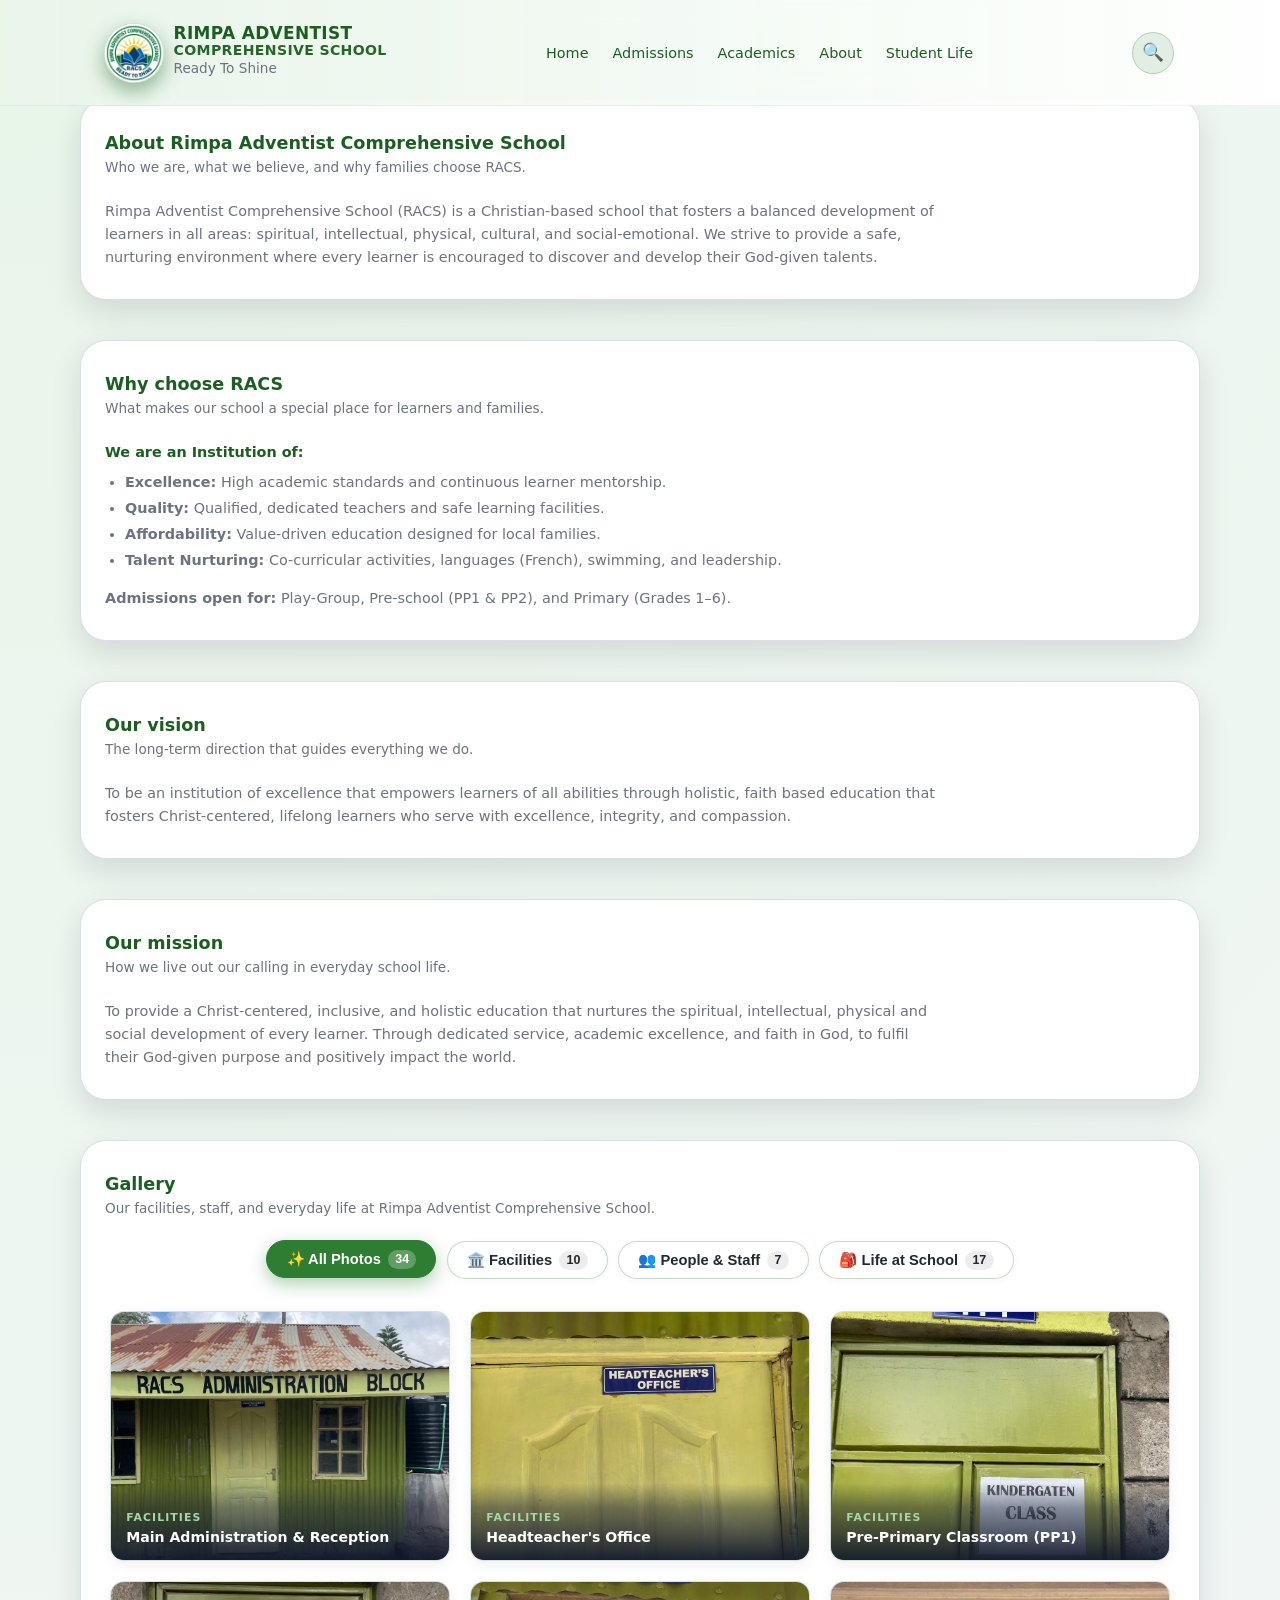
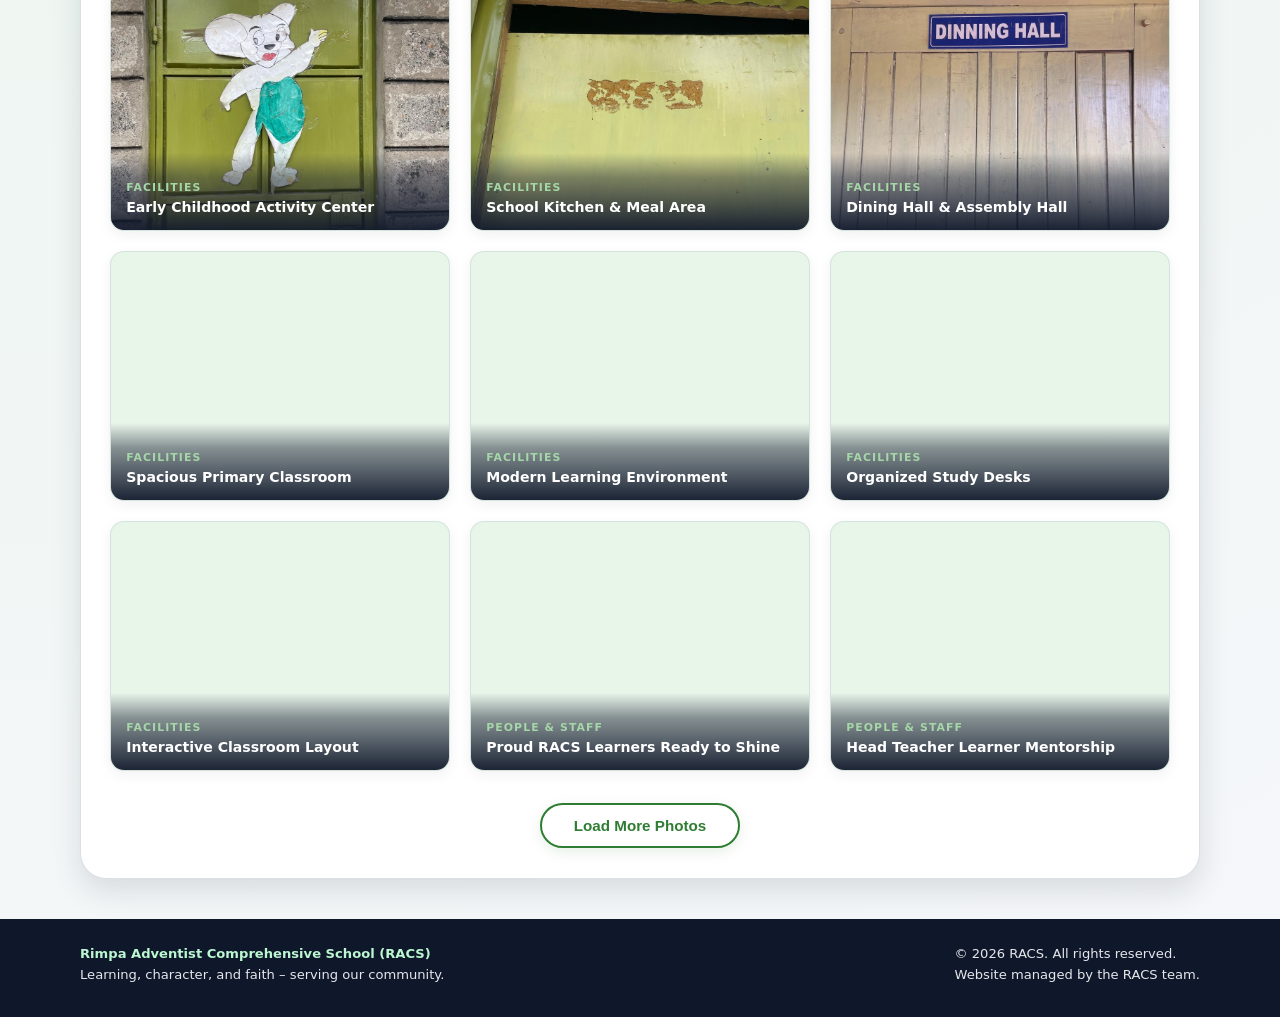
==== commit 21635b54: "Upgrade gallery with category filter tabs, responsive 3-col grid, and slideshow lightbox" ====
--- a/about.html
+++ b/about.html
@@ -206,167 +206,277 @@
                     </div>
                 </div>
                 <div class="gallery-content">
-                    <div class="gallery-section" data-gallery-section="facilities">
-                        <h3 id="gallery-facilities" class="gallery-category-title">Facilities</h3>
-                        <div class="gallery-grid">
-                            <div class="gallery-item">
-                                <img src="images/gallery/Facilities/Admin%20Block.jpeg" alt="Admin Block at RACS" loading="lazy">
-                                <span class="gallery-label">Admin Block</span>
-                            </div>
-                            <div class="gallery-item">
-                                <img src="images/gallery/Facilities/Headteachers%20Office.jpeg" alt="Headteachers office at RACS" loading="lazy">
-                                <span class="gallery-label">Headteachers office</span>
-                            </div>
-                            <div class="gallery-item">
-                                <img src="images/gallery/Facilities/PP1.jpeg" alt="PP1 at RACS" loading="lazy">
-                                <span class="gallery-label">PP1</span>
-                            </div>
-                            <div class="gallery-item">
-                                <img src="images/gallery/Facilities/PP1-2.jpeg" alt="PP1-2 at RACS" loading="lazy">
-                                <span class="gallery-label">PP1-2</span>
-                            </div>
-                            <div class="gallery-item">
-                                <img src="images/gallery/Facilities/Kitchen.jpeg" alt="Kitchen at RACS" loading="lazy">
-                                <span class="gallery-label">Kitchen</span>
-                            </div>
-                            <div class="gallery-item">
-                                <img src="images/gallery/Facilities/Dining%20Hall.jpeg" alt="Dining Hall at RACS" loading="lazy">
-                                <span class="gallery-label">Dining Hall</span>
-                            </div>
-                            <div class="gallery-item">
-                                <img src="images/gallery/Facilities/Class%20Interior-1.jpeg" alt="Class interior 1 at RACS" loading="lazy">
-                                <span class="gallery-label">Class Interior-1</span>
-                            </div>
-                            <div class="gallery-item">
-                                <img src="images/gallery/Facilities/Class%20Interior-2.jpeg" alt="Class interior 2 at RACS" loading="lazy">
-                                <span class="gallery-label">Class Interior-2</span>
-                            </div>
-                            <div class="gallery-item">
-                                <img src="images/gallery/Facilities/Class%20Interior-3.jpeg" alt="Class interior 3 at RACS" loading="lazy">
-                                <span class="gallery-label">Class Interior-3</span>
-                            </div>
-                            <div class="gallery-item">
-                                <img src="images/gallery/Facilities/Class%20Interior-4.jpeg" alt="Class interior 4 at RACS" loading="lazy">
-                                <span class="gallery-label">Class Interior-4</span>
-                            </div>
-                        </div>
-                        <div class="gallery-section-actions">
-                            <button type="button" class="btn-secondary gallery-load-more" data-gallery-load-more="facilities">Load More</button>
-                        </div>
-                    </div>
-
-                    <div class="gallery-section" data-gallery-section="people">
-                        <h3 id="gallery-people" class="gallery-category-title">People</h3>
-                        <div class="gallery-grid">
-                            <div class="gallery-item">
-                                <img src="images/gallery/People/Students.jpeg" alt="Students at RACS" loading="lazy">
-                                <span class="gallery-label">Students</span>
-                            </div>
-                            <div class="gallery-item">
-                                <img src="images/gallery/People/Head%20Teacher-1.jpeg" alt="Headteacher-1 at RACS" loading="lazy">
-                                <span class="gallery-label">Headteacher-1</span>
-                            </div>
-                            <div class="gallery-item">
-                                <img src="images/gallery/People/Head%20Teacher-2.jpeg" alt="Headteacher-2 at RACS" loading="lazy">
-                                <span class="gallery-label">Headteacher-2</span>
-                            </div>
-                            <div class="gallery-item">
-                                <img src="images/gallery/People/Teaching%20Staff.jpeg" alt="Teaching staff at RACS" loading="lazy">
-                                <span class="gallery-label">Teaching Staff</span>
-                            </div>
-                            <div class="gallery-item">
-                                <img src="images/gallery/People/Teaching%20and%20Support%20Staff.jpeg" alt="Teaching and support staff at RACS" loading="lazy">
-                                <span class="gallery-label">Teaching and Support Staff</span>
-                            </div>
-                            <div class="gallery-item">
-                                <img src="images/gallery/People/RACS-1.jpeg" alt="RACS-1 at RACS" loading="lazy">
-                                <span class="gallery-label">RACS-1</span>
-                            </div>
-                            <div class="gallery-item">
-                                <img src="images/gallery/People/RACS-2.jpeg" alt="RACS-2 at RACS" loading="lazy">
-                                <span class="gallery-label">RACS-2</span>
-                            </div>
-                        </div>
-                        <div class="gallery-section-actions">
-                            <button type="button" class="btn-secondary gallery-load-more" data-gallery-load-more="people">Load More</button>
-                        </div>
-                    </div>
-
-                    <div class="gallery-section" data-gallery-section="life">
-                        <h3 id="gallery-life-at-school" class="gallery-category-title">Life at school</h3>
-                        <div class="gallery-grid">
-                            <div class="gallery-item">
-                                <img src="images/gallery/Life%20at%20School/Learning-1.jpeg" alt="Learning-1 at RACS" loading="lazy">
-                                <span class="gallery-label">Learning-1</span>
-                            </div>
-                            <div class="gallery-item">
-                                <img src="images/gallery/Life%20at%20School/Learning-2.jpeg" alt="Learning-2 at RACS" loading="lazy">
-                                <span class="gallery-label">Learning-2</span>
-                            </div>
-                            <div class="gallery-item">
-                                <img src="images/gallery/Life%20at%20School/Learning-3.jpeg" alt="Learning-3 at RACS" loading="lazy">
-                                <span class="gallery-label">Learning-3</span>
-                            </div>
-                            <div class="gallery-item">
-                                <img src="images/gallery/Life%20at%20School/Learning-4.jpeg" alt="Learning-4 at RACS" loading="lazy">
-                                <span class="gallery-label">Learning-4</span>
-                            </div>
-                            <div class="gallery-item">
-                                <img src="images/gallery/Life%20at%20School/S%26T%20Interaction-1.jpeg" alt="S&T Interaction-1 at RACS" loading="lazy">
-                                <span class="gallery-label">S&amp;T Interaction-1</span>
-                            </div>
-                            <div class="gallery-item">
-                                <img src="images/gallery/Life%20at%20School/S%26T%20Interaction-2.jpeg" alt="S&T Interaction-2 at RACS" loading="lazy">
-                                <span class="gallery-label">S&amp;T Interaction-2</span>
-                            </div>
-                            <div class="gallery-item">
-                                <img src="images/gallery/Life%20at%20School/S%26T%20Interaction-3.jpeg" alt="S&T Interaction-3 at RACS" loading="lazy">
-                                <span class="gallery-label">S&amp;T Interaction-3</span>
-                            </div>
-                            <div class="gallery-item">
-                                <img src="images/gallery/Life%20at%20School/S%26T%20Interaction-4.jpeg" alt="S&T Interaction-4 at RACS" loading="lazy">
-                                <span class="gallery-label">S&amp;T Interaction-4</span>
-                            </div>
-                            <div class="gallery-item">
-                                <img src="images/gallery/Life%20at%20School/S%26T%20Interaction-5.jpeg" alt="S&T Interaction-5 at RACS" loading="lazy">
-                                <span class="gallery-label">S&amp;T Interaction-5</span>
-                            </div>
-                            <div class="gallery-item">
-                                <img src="images/gallery/Life%20at%20School/S%26T%20Interaction-6.jpeg" alt="S&T Interaction-6 at RACS" loading="lazy">
-                                <span class="gallery-label">S&amp;T Interaction-6</span>
-                            </div>
-                            <div class="gallery-item">
-                                <img src="images/gallery/Life%20at%20School/Playground-1.jpeg" alt="Playground-1 at RACS" loading="lazy">
-                                <span class="gallery-label">Playground-1</span>
-                            </div>
-                            <div class="gallery-item">
-                                <img src="images/gallery/Life%20at%20School/Playground-2.jpeg" alt="Playground-2 at RACS" loading="lazy">
-                                <span class="gallery-label">Playground-2</span>
-                            </div>
-                            <div class="gallery-item">
-                                <img src="images/gallery/Life%20at%20School/Playground-3.jpeg" alt="Playground-3 at RACS" loading="lazy">
-                                <span class="gallery-label">Playground-3</span>
-                            </div>
-                            <div class="gallery-item">
-                                <img src="images/gallery/Life%20at%20School/Playground-4.jpeg" alt="Playground-4 at RACS" loading="lazy">
-                                <span class="gallery-label">Playground-4</span>
-                            </div>
-                            <div class="gallery-item">
-                                <img src="images/gallery/Life%20at%20School/Graduation.jpeg" alt="Graduation at RACS" loading="lazy">
-                                <span class="gallery-label">Graduation</span>
-                            </div>
-                            <div class="gallery-item">
-                                <img src="images/gallery/Life%20at%20School/Trip.jpeg" alt="Trip at RACS" loading="lazy">
-                                <span class="gallery-label">Trip</span>
-                            </div>
-                            <div class="gallery-item">
-                                <img src="images/gallery/Life%20at%20School/Z.jpeg" alt="Z at RACS" loading="lazy">
-                                <span class="gallery-label">Z</span>
-                            </div>
-                        </div>
-                        <div class="gallery-section-actions">
-                            <button type="button" class="btn-secondary gallery-load-more" data-gallery-load-more="life">Load More</button>
-                        </div>
+                    <!-- Invisible anchor targets for backward-compatible deep links -->
+                    <span id="gallery-facilities" style="display: block; position: relative; top: -120px; visibility: hidden;"></span>
+                    <span id="gallery-people" style="display: block; position: relative; top: -120px; visibility: hidden;"></span>
+                    <span id="gallery-life-at-school" style="display: block; position: relative; top: -120px; visibility: hidden;"></span>
+
+                    <!-- Category Filter Tabs -->
+                    <div class="gallery-filters" role="tablist" aria-label="Gallery category filters">
+                        <button type="button" class="gallery-filter-btn is-active" data-filter="all" role="tab" aria-selected="true">
+                            ✨ All Photos <span class="gallery-filter-count">34</span>
+                        </button>
+                        <button type="button" class="gallery-filter-btn" data-filter="facilities" role="tab" aria-selected="false">
+                            🏛️ Facilities <span class="gallery-filter-count">10</span>
+                        </button>
+                        <button type="button" class="gallery-filter-btn" data-filter="people" role="tab" aria-selected="false">
+                            👥 People &amp; Staff <span class="gallery-filter-count">7</span>
+                        </button>
+                        <button type="button" class="gallery-filter-btn" data-filter="life" role="tab" aria-selected="false">
+                            🎒 Life at School <span class="gallery-filter-count">17</span>
+                        </button>
+                    </div>
+
+                    <!-- Main Responsive Photo Grid -->
+                    <div class="gallery-main-grid" id="gallery-main-grid">
+                        <!-- Facilities (10) -->
+                        <div class="gallery-item" data-category="facilities">
+                            <img src="images/gallery/Facilities/Admin%20Block.jpeg" alt="Main Administration &amp; Reception Block" loading="lazy" decoding="async">
+                            <div class="gallery-label">
+                                <span class="gallery-badge">Facilities</span>
+                                <span class="gallery-label-text">Main Administration &amp; Reception</span>
+                            </div>
+                        </div>
+                        <div class="gallery-item" data-category="facilities">
+                            <img src="images/gallery/Facilities/Headteachers%20Office.jpeg" alt="Headteacher's Office" loading="lazy" decoding="async">
+                            <div class="gallery-label">
+                                <span class="gallery-badge">Facilities</span>
+                                <span class="gallery-label-text">Headteacher's Office</span>
+                            </div>
+                        </div>
+                        <div class="gallery-item" data-category="facilities">
+                            <img src="images/gallery/Facilities/PP1.jpeg" alt="Pre-Primary Early Learning Classroom (PP1)" loading="lazy" decoding="async">
+                            <div class="gallery-label">
+                                <span class="gallery-badge">Facilities</span>
+                                <span class="gallery-label-text">Pre-Primary Classroom (PP1)</span>
+                            </div>
+                        </div>
+                        <div class="gallery-item" data-category="facilities">
+                            <img src="images/gallery/Facilities/PP1-2.jpeg" alt="Early Childhood Activity Learning Center" loading="lazy" decoding="async">
+                            <div class="gallery-label">
+                                <span class="gallery-badge">Facilities</span>
+                                <span class="gallery-label-text">Early Childhood Activity Center</span>
+                            </div>
+                        </div>
+                        <div class="gallery-item" data-category="facilities">
+                            <img src="images/gallery/Facilities/Kitchen.jpeg" alt="School Kitchen &amp; Meal Preparation Area" loading="lazy" decoding="async">
+                            <div class="gallery-label">
+                                <span class="gallery-badge">Facilities</span>
+                                <span class="gallery-label-text">School Kitchen &amp; Meal Area</span>
+                            </div>
+                        </div>
+                        <div class="gallery-item" data-category="facilities">
+                            <img src="images/gallery/Facilities/Dining%20Hall.jpeg" alt="Spacious Dining Hall &amp; Assembly Space" loading="lazy" decoding="async">
+                            <div class="gallery-label">
+                                <span class="gallery-badge">Facilities</span>
+                                <span class="gallery-label-text">Dining Hall &amp; Assembly Hall</span>
+                            </div>
+                        </div>
+                        <div class="gallery-item" data-category="facilities">
+                            <img src="images/gallery/Facilities/Class%20Interior-1.jpeg" alt="Spacious Primary Classroom" loading="lazy" decoding="async">
+                            <div class="gallery-label">
+                                <span class="gallery-badge">Facilities</span>
+                                <span class="gallery-label-text">Spacious Primary Classroom</span>
+                            </div>
+                        </div>
+                        <div class="gallery-item" data-category="facilities">
+                            <img src="images/gallery/Facilities/Class%20Interior-2.jpeg" alt="Bright &amp; Well-Ventilated Classroom" loading="lazy" decoding="async">
+                            <div class="gallery-label">
+                                <span class="gallery-badge">Facilities</span>
+                                <span class="gallery-label-text">Modern Learning Environment</span>
+                            </div>
+                        </div>
+                        <div class="gallery-item" data-category="facilities">
+                            <img src="images/gallery/Facilities/Class%20Interior-3.jpeg" alt="Organized Classroom Learning Desks" loading="lazy" decoding="async">
+                            <div class="gallery-label">
+                                <span class="gallery-badge">Facilities</span>
+                                <span class="gallery-label-text">Organized Study Desks</span>
+                            </div>
+                        </div>
+                        <div class="gallery-item" data-category="facilities">
+                            <img src="images/gallery/Facilities/Class%20Interior-4.jpeg" alt="Interactive Study Environment" loading="lazy" decoding="async">
+                            <div class="gallery-label">
+                                <span class="gallery-badge">Facilities</span>
+                                <span class="gallery-label-text">Interactive Classroom Layout</span>
+                            </div>
+                        </div>
+
+                        <!-- People & Staff (7) -->
+                        <div class="gallery-item" data-category="people">
+                            <img src="images/gallery/People/Students.jpeg" alt="Proud RACS Learners in Uniform" loading="lazy" decoding="async">
+                            <div class="gallery-label">
+                                <span class="gallery-badge">People &amp; Staff</span>
+                                <span class="gallery-label-text">Proud RACS Learners Ready to Shine</span>
+                            </div>
+                        </div>
+                        <div class="gallery-item" data-category="people">
+                            <img src="images/gallery/People/Head%20Teacher-1.jpeg" alt="Head Teacher Mentoring Learners" loading="lazy" decoding="async">
+                            <div class="gallery-label">
+                                <span class="gallery-badge">People &amp; Staff</span>
+                                <span class="gallery-label-text">Head Teacher Learner Mentorship</span>
+                            </div>
+                        </div>
+                        <div class="gallery-item" data-category="people">
+                            <img src="images/gallery/People/Head%20Teacher-2.jpeg" alt="School Leadership &amp; Administration" loading="lazy" decoding="async">
+                            <div class="gallery-label">
+                                <span class="gallery-badge">People &amp; Staff</span>
+                                <span class="gallery-label-text">School Leadership &amp; Administration</span>
+                            </div>
+                        </div>
+                        <div class="gallery-item" data-category="people">
+                            <img src="images/gallery/People/Teaching%20Staff.jpeg" alt="Dedicated Teaching Faculty" loading="lazy" decoding="async">
+                            <div class="gallery-label">
+                                <span class="gallery-badge">People &amp; Staff</span>
+                                <span class="gallery-label-text">Dedicated Teaching Faculty</span>
+                            </div>
+                        </div>
+                        <div class="gallery-item" data-category="people">
+                            <img src="images/gallery/People/Teaching%20and%20Support%20Staff.jpeg" alt="Complete Teaching &amp; Support Staff Team" loading="lazy" decoding="async">
+                            <div class="gallery-label">
+                                <span class="gallery-badge">People &amp; Staff</span>
+                                <span class="gallery-label-text">Complete School Teaching &amp; Support Staff</span>
+                            </div>
+                        </div>
+                        <div class="gallery-item" data-category="people">
+                            <img src="images/gallery/People/RACS-1.jpeg" alt="School Community Gathering" loading="lazy" decoding="async">
+                            <div class="gallery-label">
+                                <span class="gallery-badge">People &amp; Staff</span>
+                                <span class="gallery-label-text">School Community Gathering</span>
+                            </div>
+                        </div>
+                        <div class="gallery-item" data-category="people">
+                            <img src="images/gallery/People/RACS-2.jpeg" alt="Staff Collaboration &amp; Teamwork" loading="lazy" decoding="async">
+                            <div class="gallery-label">
+                                <span class="gallery-badge">People &amp; Staff</span>
+                                <span class="gallery-label-text">Staff Collaboration &amp; Teamwork</span>
+                            </div>
+                        </div>
+
+                        <!-- Life at School (17) -->
+                        <div class="gallery-item" data-category="life">
+                            <img src="images/gallery/Life%20at%20School/Learning-1.jpeg" alt="Hands-on Classroom Learning" loading="lazy" decoding="async">
+                            <div class="gallery-label">
+                                <span class="gallery-badge">Life at School</span>
+                                <span class="gallery-label-text">Hands-on Classroom Learning</span>
+                            </div>
+                        </div>
+                        <div class="gallery-item" data-category="life">
+                            <img src="images/gallery/Life%20at%20School/Learning-2.jpeg" alt="Student Group Discussion &amp; Collaboration" loading="lazy" decoding="async">
+                            <div class="gallery-label">
+                                <span class="gallery-badge">Life at School</span>
+                                <span class="gallery-label-text">Student Group Collaboration</span>
+                            </div>
+                        </div>
+                        <div class="gallery-item" data-category="life">
+                            <img src="images/gallery/Life%20at%20School/Learning-3.jpeg" alt="Attentive Reading and Study" loading="lazy" decoding="async">
+                            <div class="gallery-label">
+                                <span class="gallery-badge">Life at School</span>
+                                <span class="gallery-label-text">Attentive Studies &amp; Reading</span>
+                            </div>
+                        </div>
+                        <div class="gallery-item" data-category="life">
+                            <img src="images/gallery/Life%20at%20School/Learning-4.jpeg" alt="Creative Project Work in Session" loading="lazy" decoding="async">
+                            <div class="gallery-label">
+                                <span class="gallery-badge">Life at School</span>
+                                <span class="gallery-label-text">Creative Project Activities</span>
+                            </div>
+                        </div>
+                        <div class="gallery-item" data-category="life">
+                            <img src="images/gallery/Life%20at%20School/S%26T%20Interaction-1.jpeg" alt="Teacher-Learner Individual Mentorship" loading="lazy" decoding="async">
+                            <div class="gallery-label">
+                                <span class="gallery-badge">Life at School</span>
+                                <span class="gallery-label-text">Teacher-Learner Mentorship</span>
+                            </div>
+                        </div>
+                        <div class="gallery-item" data-category="life">
+                            <img src="images/gallery/Life%20at%20School/S%26T%20Interaction-2.jpeg" alt="Engaged Individual Guidance" loading="lazy" decoding="async">
+                            <div class="gallery-label">
+                                <span class="gallery-badge">Life at School</span>
+                                <span class="gallery-label-text">Engaged Individual Guidance</span>
+                            </div>
+                        </div>
+                        <div class="gallery-item" data-category="life">
+                            <img src="images/gallery/Life%20at%20School/S%26T%20Interaction-3.jpeg" alt="Active Learning in Session" loading="lazy" decoding="async">
+                            <div class="gallery-label">
+                                <span class="gallery-badge">Life at School</span>
+                                <span class="gallery-label-text">Active Learning in Session</span>
+                            </div>
+                        </div>
+                        <div class="gallery-item" data-category="life">
+                            <img src="images/gallery/Life%20at%20School/S%26T%20Interaction-4.jpeg" alt="Interactive Classroom Discussion" loading="lazy" decoding="async">
+                            <div class="gallery-label">
+                                <span class="gallery-badge">Life at School</span>
+                                <span class="gallery-label-text">Interactive Classroom Guidance</span>
+                            </div>
+                        </div>
+                        <div class="gallery-item" data-category="life">
+                            <img src="images/gallery/Life%20at%20School/S%26T%20Interaction-5.jpeg" alt="Personalized Student Support" loading="lazy" decoding="async">
+                            <div class="gallery-label">
+                                <span class="gallery-badge">Life at School</span>
+                                <span class="gallery-label-text">Personalized Student Support</span>
+                            </div>
+                        </div>
+                        <div class="gallery-item" data-category="life">
+                            <img src="images/gallery/Life%20at%20School/S%26T%20Interaction-6.jpeg" alt="Teacher-Student Question Time" loading="lazy" decoding="async">
+                            <div class="gallery-label">
+                                <span class="gallery-badge">Life at School</span>
+                                <span class="gallery-label-text">Teacher &amp; Learner Q&amp;A Session</span>
+                            </div>
+                        </div>
+                        <div class="gallery-item" data-category="life">
+                            <img src="images/gallery/Life%20at%20School/Playground-1.jpeg" alt="Outdoor Playground &amp; Swings" loading="lazy" decoding="async">
+                            <div class="gallery-label">
+                                <span class="gallery-badge">Life at School</span>
+                                <span class="gallery-label-text">Outdoor Playground &amp; Swings</span>
+                            </div>
+                        </div>
+                        <div class="gallery-item" data-category="life">
+                            <img src="images/gallery/Life%20at%20School/Playground-2.jpeg" alt="Joyful Play on the Slide" loading="lazy" decoding="async">
+                            <div class="gallery-label">
+                                <span class="gallery-badge">Life at School</span>
+                                <span class="gallery-label-text">Joyful Play on the Slide</span>
+                            </div>
+                        </div>
+                        <div class="gallery-item" data-category="life">
+                            <img src="images/gallery/Life%20at%20School/Playground-3.jpeg" alt="Outdoor Recreation &amp; Games" loading="lazy" decoding="async">
+                            <div class="gallery-label">
+                                <span class="gallery-badge">Life at School</span>
+                                <span class="gallery-label-text">Outdoor Recreation &amp; Games</span>
+                            </div>
+                        </div>
+                        <div class="gallery-item" data-category="life">
+                            <img src="images/gallery/Life%20at%20School/Playground-4.jpeg" alt="Friendship &amp; Social Play" loading="lazy" decoding="async">
+                            <div class="gallery-label">
+                                <span class="gallery-badge">Life at School</span>
+                                <span class="gallery-label-text">Friendship &amp; Social Play</span>
+                            </div>
+                        </div>
+                        <div class="gallery-item" data-category="life">
+                            <img src="images/gallery/Life%20at%20School/Graduation.jpeg" alt="Annual Pre-School &amp; Class Graduation" loading="lazy" decoding="async">
+                            <div class="gallery-label">
+                                <span class="gallery-badge">Life at School</span>
+                                <span class="gallery-label-text">Annual Class Graduation Celebration</span>
+                            </div>
+                        </div>
+                        <div class="gallery-item" data-category="life">
+                            <img src="images/gallery/Life%20at%20School/Trip.jpeg" alt="Educational Field Excursion &amp; Outing" loading="lazy" decoding="async">
+                            <div class="gallery-label">
+                                <span class="gallery-badge">Life at School</span>
+                                <span class="gallery-label-text">Educational Field Excursion</span>
+                            </div>
+                        </div>
+                        <div class="gallery-item" data-category="life">
+                            <img src="images/gallery/Life%20at%20School/Z.jpeg" alt="Campus Life &amp; Outdoor Activities" loading="lazy" decoding="async">
+                            <div class="gallery-label">
+                                <span class="gallery-badge">Life at School</span>
+                                <span class="gallery-label-text">Campus Life &amp; Outdoor Activities</span>
+                            </div>
+                        </div>
+                    </div>
+
+                    <!-- Load More Action -->
+                    <div class="gallery-section-actions">
+                        <button type="button" class="gallery-load-more" id="gallery-load-more">Load More Photos</button>
                     </div>
                 </div>
             </section>
@@ -376,10 +486,11 @@
         <div class="gallery-lightbox" id="gallery-lightbox" aria-hidden="true">
             <div class="gallery-lightbox-inner" role="dialog" aria-modal="true" aria-label="Image viewer">
                 <div class="lightbox-counter" id="lightbox-counter">1 / 1</div>
-                <button type="button" class="lightbox-close" id="lightbox-close" aria-label="Close">✕</button>
+                <button type="button" class="lightbox-close" id="lightbox-close" aria-label="Close viewer">✕</button>
                 <button type="button" class="lightbox-nav lightbox-prev" id="lightbox-prev" aria-label="Previous image">‹</button>
                 <button type="button" class="lightbox-nav lightbox-next" id="lightbox-next" aria-label="Next image">›</button>
                 <img id="lightbox-image" src="" alt="">
+                <div class="lightbox-caption" id="lightbox-caption"></div>
             </div>
         </div>
 
@@ -414,59 +525,101 @@
     </script>
     <script>
         document.addEventListener('DOMContentLoaded', function () {
-            const sections = document.querySelectorAll('.gallery-section[data-gallery-section]');
+            const filterButtons = document.querySelectorAll('.gallery-filter-btn');
+            const galleryItems = Array.from(document.querySelectorAll('.gallery-item'));
+            const loadMoreBtn = document.getElementById('gallery-load-more');
+
             const lightbox = document.getElementById('gallery-lightbox');
             const lightboxImg = document.getElementById('lightbox-image');
             const lightboxCounter = document.getElementById('lightbox-counter');
+            const lightboxCaption = document.getElementById('lightbox-caption');
             const btnClose = document.getElementById('lightbox-close');
             const btnPrev = document.getElementById('lightbox-prev');
             const btnNext = document.getElementById('lightbox-next');
 
-            let lightboxState = {
-                open: false,
-                sectionKey: null,
-                index: 0
-            };
-
-            function updateGalleryGridAlignment(sectionEl) {
-                const gridEl = sectionEl.querySelector('.gallery-grid');
-                if (!gridEl) return;
-                const items = Array.from(sectionEl.querySelectorAll('.gallery-item'));
-                const visibleItems = items.filter(function (it) {
-                    return !it.classList.contains('gallery-item--hidden');
-                });
-
-                // If only 1 thumbnail is visible, switch to 1-column so it centers perfectly.
-                if (visibleItems.length === 1) {
-                    gridEl.classList.add('gallery-grid--single');
-                } else {
-                    gridEl.classList.remove('gallery-grid--single');
+            let currentFilter = 'all';
+            let visibleLimit = 12;
+            const BATCH_SIZE = 8;
+            let currentFilteredItems = [];
+            let activeLightboxIndex = 0;
+
+            function applyFilter(filter, resetLimit) {
+                currentFilter = filter;
+                if (resetLimit) visibleLimit = 12;
+
+                // Update active tab buttons
+                filterButtons.forEach(function (btn) {
+                    const isActive = btn.dataset.filter === filter;
+                    btn.classList.toggle('is-active', isActive);
+                    btn.setAttribute('aria-selected', isActive ? 'true' : 'false');
+                });
+
+                // Filter items matching category
+                currentFilteredItems = galleryItems.filter(function (item) {
+                    return filter === 'all' || item.dataset.category === filter;
+                });
+
+                // Reset visibility
+                galleryItems.forEach(function (item) {
+                    item.classList.add('gallery-item--hidden');
+                    item.classList.remove('gallery-item--revealed');
+                });
+
+                currentFilteredItems.forEach(function (item, idx) {
+                    if (idx < visibleLimit) {
+                        item.classList.remove('gallery-item--hidden');
+                        item.classList.add('gallery-item--revealed');
+                    }
+                });
+
+                // Show/hide Load More button
+                if (loadMoreBtn) {
+                    loadMoreBtn.style.display = visibleLimit < currentFilteredItems.length ? 'inline-flex' : 'none';
                 }
             }
 
-            function getSectionItems(sectionKey) {
-                const sectionEl = document.querySelector('.gallery-section[data-gallery-section="' + sectionKey + '"]');
-                if (!sectionEl) return [];
-                return Array.from(sectionEl.querySelectorAll('.gallery-item'));
+            // Category filter click events
+            filterButtons.forEach(function (btn) {
+                btn.addEventListener('click', function () {
+                    applyFilter(this.dataset.filter, true);
+                });
+            });
+
+            // Load more button event
+            if (loadMoreBtn) {
+                loadMoreBtn.addEventListener('click', function () {
+                    visibleLimit += BATCH_SIZE;
+                    applyFilter(currentFilter, false);
+                });
             }
 
-            function setLightboxContent(sectionKey, index) {
-                const items = getSectionItems(sectionKey);
-                if (!items.length) return;
-                const item = items[index];
-                const imgEl = item.querySelector('img');
-
-                lightboxImg.src = imgEl.src;
-                lightboxImg.alt = imgEl.alt || '';
-                lightboxCounter.textContent = (index + 1) + ' / ' + items.length;
+            // Lightbox slideshow helper functions
+            function getCurrentlyVisibleItems() {
+                return currentFilteredItems.filter(function (item) {
+                    return !item.classList.contains('gallery-item--hidden');
+                });
             }
 
-            function openLightbox(sectionKey, index) {
-                lightboxState.open = true;
-                lightboxState.sectionKey = sectionKey;
-                lightboxState.index = index;
-
-                setLightboxContent(sectionKey, index);
+            function setLightboxContent(index) {
+                const visibleItems = getCurrentlyVisibleItems();
+                if (!visibleItems.length) return;
+
+                const item = visibleItems[index];
+                const img = item.querySelector('img');
+                const labelTextEl = item.querySelector('.gallery-label-text');
+
+                lightboxImg.src = img.src;
+                lightboxImg.alt = img.alt || '';
+                lightboxCounter.textContent = (index + 1) + ' / ' + visibleItems.length;
+
+                if (lightboxCaption && labelTextEl) {
+                    lightboxCaption.textContent = labelTextEl.textContent;
+                }
+            }
+
+            function openLightbox(index) {
+                activeLightboxIndex = index;
+                setLightboxContent(index);
                 lightbox.classList.add('is-open');
                 lightbox.setAttribute('aria-hidden', 'false');
                 document.body.style.overflow = 'hidden';
@@ -474,10 +627,6 @@
             }
 
             function closeLightbox() {
-                lightboxState.open = false;
-                lightboxState.sectionKey = null;
-                lightboxState.index = 0;
-
                 lightbox.classList.remove('is-open');
                 lightbox.setAttribute('aria-hidden', 'true');
                 lightboxImg.src = '';
@@ -485,29 +634,54 @@
             }
 
             function navigateLightbox(delta) {
-                const items = getSectionItems(lightboxState.sectionKey);
-                if (!items.length) return;
-
-                const nextIndex = (lightboxState.index + delta + items.length) % items.length;
-                lightboxState.index = nextIndex;
-                setLightboxContent(lightboxState.sectionKey, nextIndex);
+                const visibleItems = getCurrentlyVisibleItems();
+                if (!visibleItems.length) return;
+                activeLightboxIndex = (activeLightboxIndex + delta + visibleItems.length) % visibleItems.length;
+                setLightboxContent(activeLightboxIndex);
             }
 
+            // Keyboard and click setup for gallery items
+            galleryItems.forEach(function (item) {
+                item.tabIndex = 0;
+                item.setAttribute('role', 'button');
+                const labelText = item.querySelector('.gallery-label-text');
+                item.setAttribute('aria-label', labelText ? ('View ' + labelText.textContent) : 'View photo');
+
+                item.addEventListener('click', function () {
+                    const visibleItems = getCurrentlyVisibleItems();
+                    const idx = visibleItems.indexOf(item);
+                    if (idx !== -1) openLightbox(idx);
+                });
+
+                item.addEventListener('keydown', function (e) {
+                    if (e.key === 'Enter' || e.key === ' ') {
+                        e.preventDefault();
+                        const visibleItems = getCurrentlyVisibleItems();
+                        const idx = visibleItems.indexOf(item);
+                        if (idx !== -1) openLightbox(idx);
+                    }
+                });
+            });
+
+            // Lightbox controls
             btnClose.addEventListener('click', closeLightbox);
-            btnPrev.addEventListener('click', function () {
+            btnPrev.addEventListener('click', function (e) {
+                e.stopPropagation();
                 navigateLightbox(-1);
             });
-            btnNext.addEventListener('click', function () {
+            btnNext.addEventListener('click', function (e) {
+                e.stopPropagation();
                 navigateLightbox(1);
             });
 
             lightbox.addEventListener('click', function (e) {
-                // Only close when clicking the backdrop itself.
-                if (e.target === lightbox) closeLightbox();
+                if (e.target === lightbox || e.target.classList.contains('gallery-lightbox-inner')) {
+                    closeLightbox();
+                }
             });
 
             document.addEventListener('keydown', function (e) {
-                if (!lightboxState.open) return;
+                if (!lightbox.classList.contains('is-open')) return;
                 if (e.key === 'Escape') closeLightbox();
                 if (e.key === 'ArrowLeft') {
                     e.preventDefault();
@@ -519,59 +693,17 @@
                 }
             });
 
-            sections.forEach(function (section) {
-                const sectionKey = section.dataset.gallerySection;
-                const items = Array.from(section.querySelectorAll('.gallery-item'));
-                const btn = section.querySelector('.gallery-load-more[data-gallery-load-more="' + sectionKey + '"]');
-
-                items.forEach(function (item, idx) {
-                    item.dataset.galleryIndex = String(idx);
-
-                    // Only show the first 2 by default.
-                    if (idx >= 2) item.classList.add('gallery-item--hidden');
-
-                    // Make the thumbnails keyboard-accessible (Enter/Space).
-                    item.tabIndex = 0;
-                    item.setAttribute('role', 'button');
-                    const labelEl = item.querySelector('.gallery-label');
-                    const labelText = labelEl ? labelEl.textContent.trim() : '';
-                    item.setAttribute('aria-label', labelText ? ('View ' + labelText) : 'View image');
-
-                    item.addEventListener('click', function () {
-                        openLightbox(sectionKey, idx);
-                    });
-                    item.addEventListener('keydown', function (ev) {
-                        if (ev.key === 'Enter' || ev.key === ' ') {
-                            ev.preventDefault();
-                            openLightbox(sectionKey, idx);
-                        }
-                    });
-                });
-
-                let offset = 2;
-
-                // Ensure perfect centering for the initial visible set (especially when only 1 is visible).
-                updateGalleryGridAlignment(section);
-
-                if (!btn || items.length <= 2) {
-                    if (btn) btn.style.display = 'none';
-                    return;
-                }
-
-                btn.addEventListener('click', function () {
-                    const nextEnd = Math.min(offset + 2, items.length);
-
-                    for (let i = offset; i < nextEnd; i++) {
-                        items[i].classList.remove('gallery-item--hidden');
-                        items[i].classList.add('gallery-item--revealed');
-                    }
-
-                    offset = nextEnd;
-                    if (offset >= items.length) btn.style.display = 'none';
-
-                    updateGalleryGridAlignment(section);
-                });
-            });
+            // Check if URL has hash pointing to a specific category
+            const currentHash = (window.location.hash || '').toLowerCase();
+            if (currentHash === '#gallery-facilities') {
+                applyFilter('facilities', true);
+            } else if (currentHash === '#gallery-people') {
+                applyFilter('people', true);
+            } else if (currentHash === '#gallery-life-at-school') {
+                applyFilter('life', true);
+            } else {
+                applyFilter('all', true);
+            }
         });
     </script>
 </body>
--- a/style.css
+++ b/style.css
@@ -780,7 +780,7 @@
 
 /* Gallery (About page) */
 .gallery-content {
-    max-width: 52rem;
+    max-width: 1060px;
     margin: 0 auto;
 }
 
@@ -823,47 +823,85 @@
     }
 }
 
-.gallery-section-actions {
-    margin-top: 0.9rem;
+/* Category Filter Tabs */
+.gallery-filters {
     display: flex;
     justify-content: center;
-}
-
-.gallery-category-title {
-    font-size: 1rem;
+    align-items: center;
+    gap: 0.65rem;
+    flex-wrap: wrap;
+    margin-bottom: 2rem;
+}
+
+.gallery-filter-btn {
+    padding: 0.55rem 1.2rem;
+    border-radius: 999px;
+    font-size: 0.92rem;
+    font-weight: 600;
+    color: var(--text-main);
+    background: #ffffff;
+    border: 1px solid rgba(46, 125, 50, 0.28);
+    cursor: pointer;
+    transition: all 0.22s ease-in-out;
+    box-shadow: 0 2px 8px rgba(0, 0, 0, 0.04);
+    display: inline-flex;
+    align-items: center;
+    gap: 0.45rem;
+}
+
+.gallery-filter-btn:hover {
+    border-color: var(--green-main);
+    background: #f0fdf4;
     color: var(--green-dark);
-    margin-top: 1.5rem;
-    margin-bottom: 0.6rem;
-    text-align: center;
+    transform: translateY(-2px);
+    box-shadow: 0 6px 16px rgba(46, 125, 50, 0.15);
+}
+
+.gallery-filter-btn.is-active {
+    background: var(--green-main);
+    color: #ffffff;
+    border-color: var(--green-main);
+    box-shadow: 0 6px 18px rgba(46, 125, 50, 0.38);
+    transform: translateY(-1px);
+}
+
+.gallery-filter-count {
+    font-size: 0.78rem;
+    padding: 0.15rem 0.45rem;
+    border-radius: 999px;
+    background: rgba(0, 0, 0, 0.07);
+    color: inherit;
+    font-weight: 700;
+}
+
+.gallery-filter-btn.is-active .gallery-filter-count {
+    background: rgba(255, 255, 255, 0.25);
+    color: #ffffff;
+}
+
+/* Responsive Main Gallery Grid */
+.gallery-main-grid {
+    display: grid;
+    grid-template-columns: repeat(auto-fill, minmax(280px, 1fr));
+    gap: 1.25rem;
     width: 100%;
-    display: block;
-}
-
-.gallery-section:first-child .gallery-category-title {
-    margin-top: 0;
-}
-
-.gallery-grid {
-    display: grid;
-    grid-template-columns: repeat(2, minmax(0, 1fr));
-    gap: 0.75rem;
-    justify-content: center;
-    max-width: 720px;
-    margin: 0 auto;
-}
-
-.gallery-grid--single {
-    grid-template-columns: 1fr;
-    max-width: 520px;
 }
 
 .gallery-item {
-    border-radius: 12px;
+    border-radius: 14px;
     overflow: hidden;
     background: #e8f5e9;
     position: relative;
-    height: 300px;
+    height: 250px;
     cursor: pointer;
+    box-shadow: 0 4px 14px rgba(0, 0, 0, 0.06);
+    border: 1px solid rgba(148, 163, 184, 0.22);
+    transition: transform 0.25s cubic-bezier(0.165, 0.84, 0.44, 1), box-shadow 0.25s ease;
+}
+
+.gallery-item:hover {
+    transform: translateY(-5px);
+    box-shadow: 0 16px 32px rgba(15, 23, 42, 0.16);
 }
 
 .gallery-item img {
@@ -871,22 +909,23 @@
     height: 100%;
     object-fit: cover;
     display: block;
-    transition: transform 0.25s ease;
+    transition: transform 0.45s ease;
     position: relative;
     z-index: 0;
 }
 
 .gallery-item:hover img {
-    transform: scale(1.03);
-}
-
+    transform: scale(1.06);
+}
+
+/* Hover overlay scrim with zoom indicator */
 .gallery-item::after {
     content: '';
     position: absolute;
     inset: 0;
-    background: rgba(15, 23, 42, 0.35);
+    background: rgba(15, 23, 42, 0.25);
     opacity: 0;
-    transition: opacity 0.2s ease;
+    transition: opacity 0.22s ease;
     z-index: 1;
     pointer-events: none;
 }
@@ -894,22 +933,31 @@
 .gallery-item::before {
     content: '';
     position: absolute;
-    inset: 0;
+    top: 50%;
+    left: 50%;
+    transform: translate(-50%, -50%) scale(0.85);
+    width: 44px;
+    height: 44px;
     background-repeat: no-repeat;
     background-position: center;
-    background-size: 46px 46px;
+    background-size: 26px 26px;
+    border-radius: 50%;
+    background-color: rgba(255, 255, 255, 0.9);
     opacity: 0;
-    transform: scale(0.98);
-    transition: opacity 0.2s ease, transform 0.2s ease;
-    z-index: 1;
+    transition: opacity 0.22s ease, transform 0.22s ease;
+    z-index: 2;
     pointer-events: none;
-    background-image: url("data:image/svg+xml,%3Csvg%20xmlns%3D%27http%3A//www.w3.org/2000/svg%27%20viewBox%3D%270%200%2024%2024%27%3E%3Cpath%20fill%3D%27none%27%20stroke%3D%27%23ffffff%27%20stroke-width%3D%272%27%20d%3D%27M1.5%2012s4.5-8%2010.5-8%2010.5%208%2010.5%208-4.5%208-10.5%208S1.5%2012%201.5%2012z%27/%3E%3Ccircle%20cx%3D%2712%27%20cy%3D%2712%27%20r%3D%273%27%20fill%3D%27none%27%20stroke%3D%27%23ffffff%27%20stroke-width%3D%272%27/%3E%3C/svg%3E");
-}
-
-.gallery-item:hover::after,
+    background-image: url("data:image/svg+xml,%3Csvg%20xmlns%3D%27http%3A//www.w3.org/2000/svg%27%20viewBox%3D%270%200%2024%2024%27%20fill%3D%27none%27%20stroke%3D%27%231b5e20%27%20stroke-width%3D%272.5%27%20stroke-linecap%3D%27round%27%20stroke-linejoin%3D%27round%27%3E%3Ccircle%20cx%3D%2711%27%20cy%3D%2711%27%20r%3D%278%27/%3E%3Cline%20x1%3D%2721%27%20y1%3D%2721%27%20x2%3D%2716.65%27%20y2%3D%2716.65%27/%3E%3Cline%20x1%3D%2711%27%20y1%3D%278%27%20x2%3D%2711%27%20y2%3D%2714%27/%3E%3Cline%20x1%3D%278%27%20y1%3D%2711%27%20x2%3D%2714%27%20y2%3D%2711%27/%3E%3C/svg%3E");
+    box-shadow: 0 4px 14px rgba(0, 0, 0, 0.2);
+}
+
+.gallery-item:hover::after {
+    opacity: 1;
+}
+
 .gallery-item:hover::before {
     opacity: 1;
-    transform: scale(1);
+    transform: translate(-50%, -50%) scale(1);
 }
 
 .gallery-label {
@@ -917,16 +965,61 @@
     left: 0;
     right: 0;
     bottom: 0;
-    padding: 0.4rem 0.6rem;
-    background: linear-gradient(transparent, rgba(15, 23, 42, 0.88));
-    color: #e5e7eb;
-    font-size: 0.75rem;
+    padding: 1.6rem 0.95rem 0.85rem;
+    background: linear-gradient(to top, rgba(15, 23, 42, 0.94) 0%, rgba(15, 23, 42, 0.45) 68%, transparent 100%);
+    color: #ffffff;
     z-index: 2;
+    display: flex;
+    flex-direction: column;
+    gap: 0.15rem;
+    pointer-events: none;
+}
+
+.gallery-badge {
+    font-size: 0.68rem;
+    text-transform: uppercase;
+    letter-spacing: 0.1em;
+    color: #a5d6a7;
+    font-weight: 700;
+}
+
+.gallery-label-text {
+    font-size: 0.88rem;
+    font-weight: 600;
+    line-height: 1.3;
+    color: #ffffff;
+}
+
+/* Load-more button actions */
+.gallery-section-actions {
+    margin-top: 2rem;
+    display: flex;
+    justify-content: center;
+}
+
+.gallery-load-more {
+    padding: 0.75rem 2rem;
+    font-size: 0.95rem;
+    font-weight: 650;
+    border-radius: 999px;
+    background: #ffffff;
+    border: 2px solid var(--green-main);
+    color: var(--green-main);
+    cursor: pointer;
+    box-shadow: 0 4px 14px rgba(46, 125, 50, 0.12);
+    transition: all 0.22s ease-in-out;
+}
+
+.gallery-load-more:hover {
+    background: var(--green-main);
+    color: #ffffff;
+    transform: translateY(-2px);
+    box-shadow: 0 8px 22px rgba(46, 125, 50, 0.25);
 }
 
 /* Load-more + reveal animations */
 .gallery-item--hidden {
-    display: none;
+    display: none !important;
 }
 
 .gallery-item--revealed {
@@ -936,9 +1029,11 @@
 @keyframes galleryFadeIn {
     from {
         opacity: 0;
+        transform: scale(0.96);
     }
     to {
         opacity: 1;
+        transform: scale(1);
     }
 }
 
@@ -1032,6 +1127,28 @@
 
 .lightbox-next {
     right: 0.8rem;
+}
+
+.lightbox-caption {
+    position: absolute;
+    bottom: 1.25rem;
+    left: 50%;
+    transform: translateX(-50%);
+    color: #ffffff;
+    font-size: 0.95rem;
+    font-weight: 600;
+    background: rgba(15, 23, 42, 0.78);
+    padding: 0.5rem 1.4rem;
+    border-radius: 999px;
+    backdrop-filter: blur(8px);
+    -webkit-backdrop-filter: blur(8px);
+    text-align: center;
+    max-width: 85%;
+    white-space: nowrap;
+    overflow: hidden;
+    text-overflow: ellipsis;
+    box-shadow: 0 8px 24px rgba(0, 0, 0, 0.4);
+    border: 1px solid rgba(255, 255, 255, 0.15);
 }
 
 /* Footer */
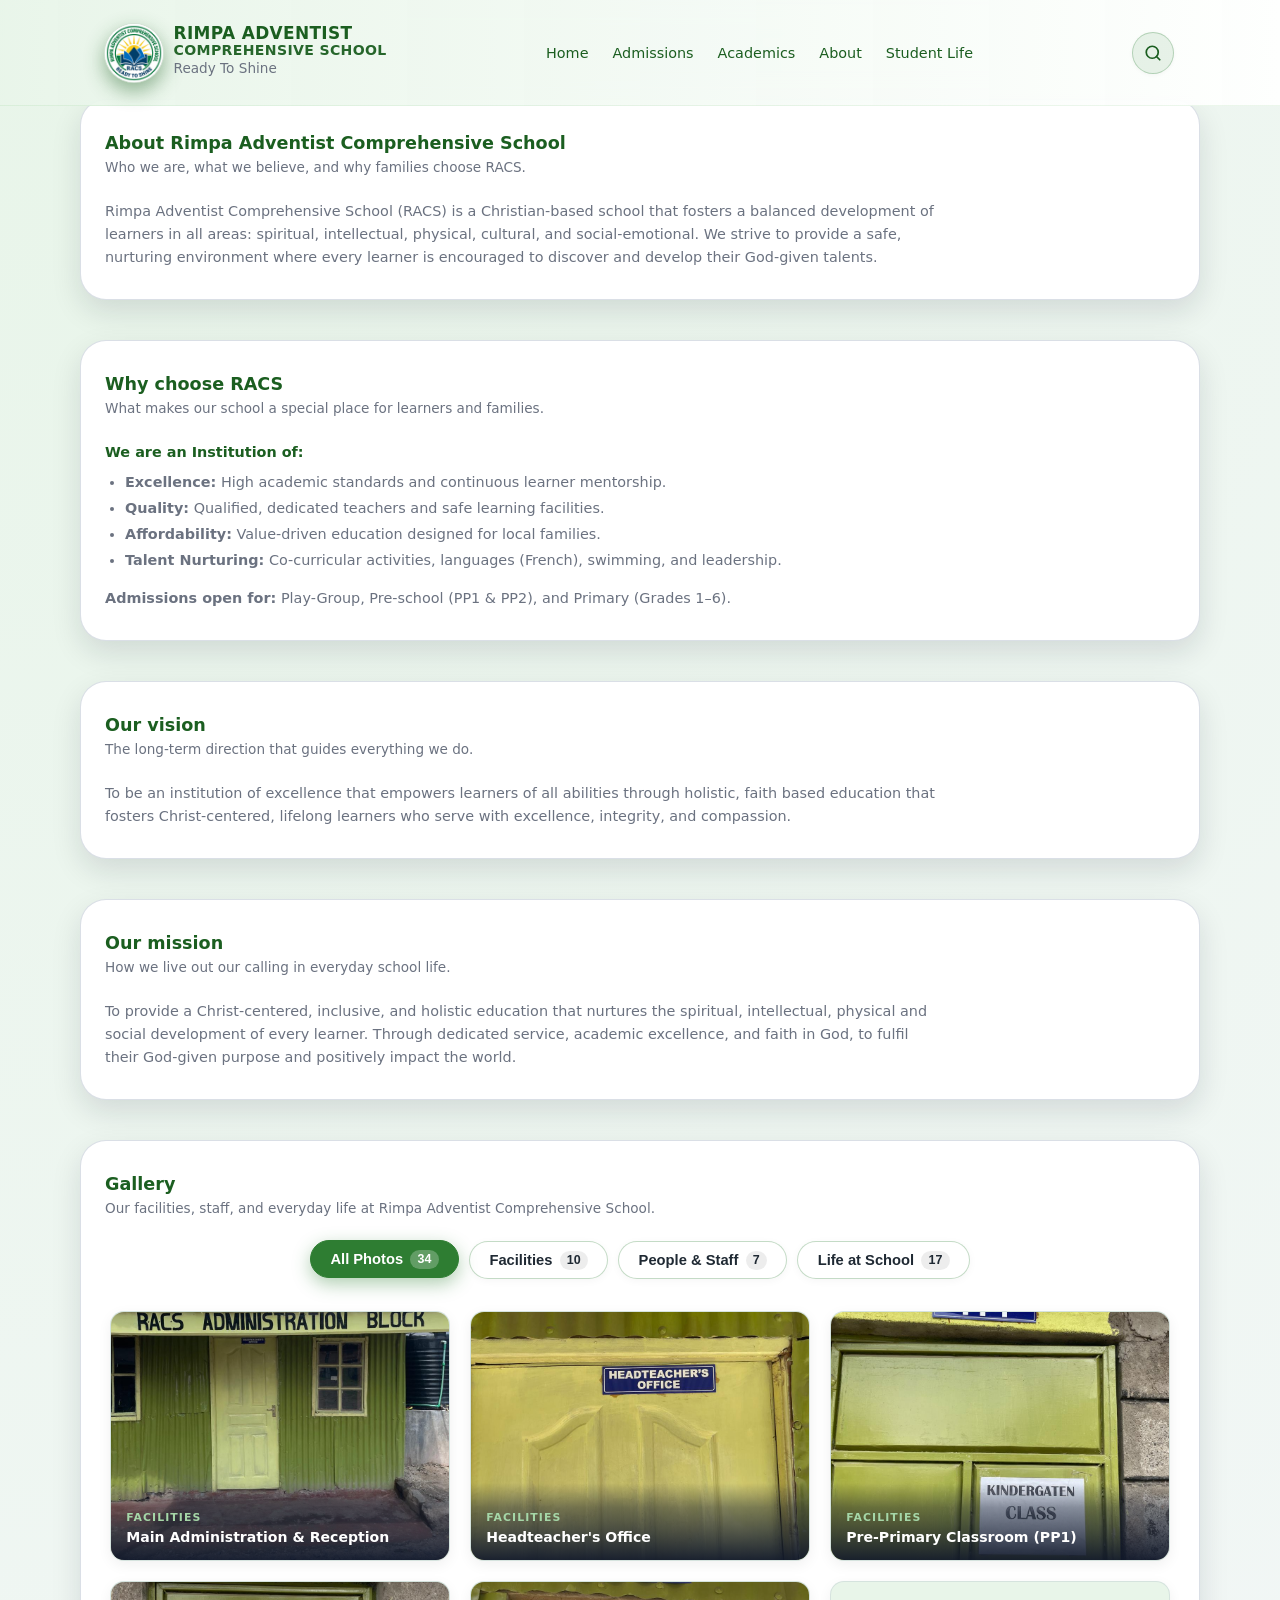
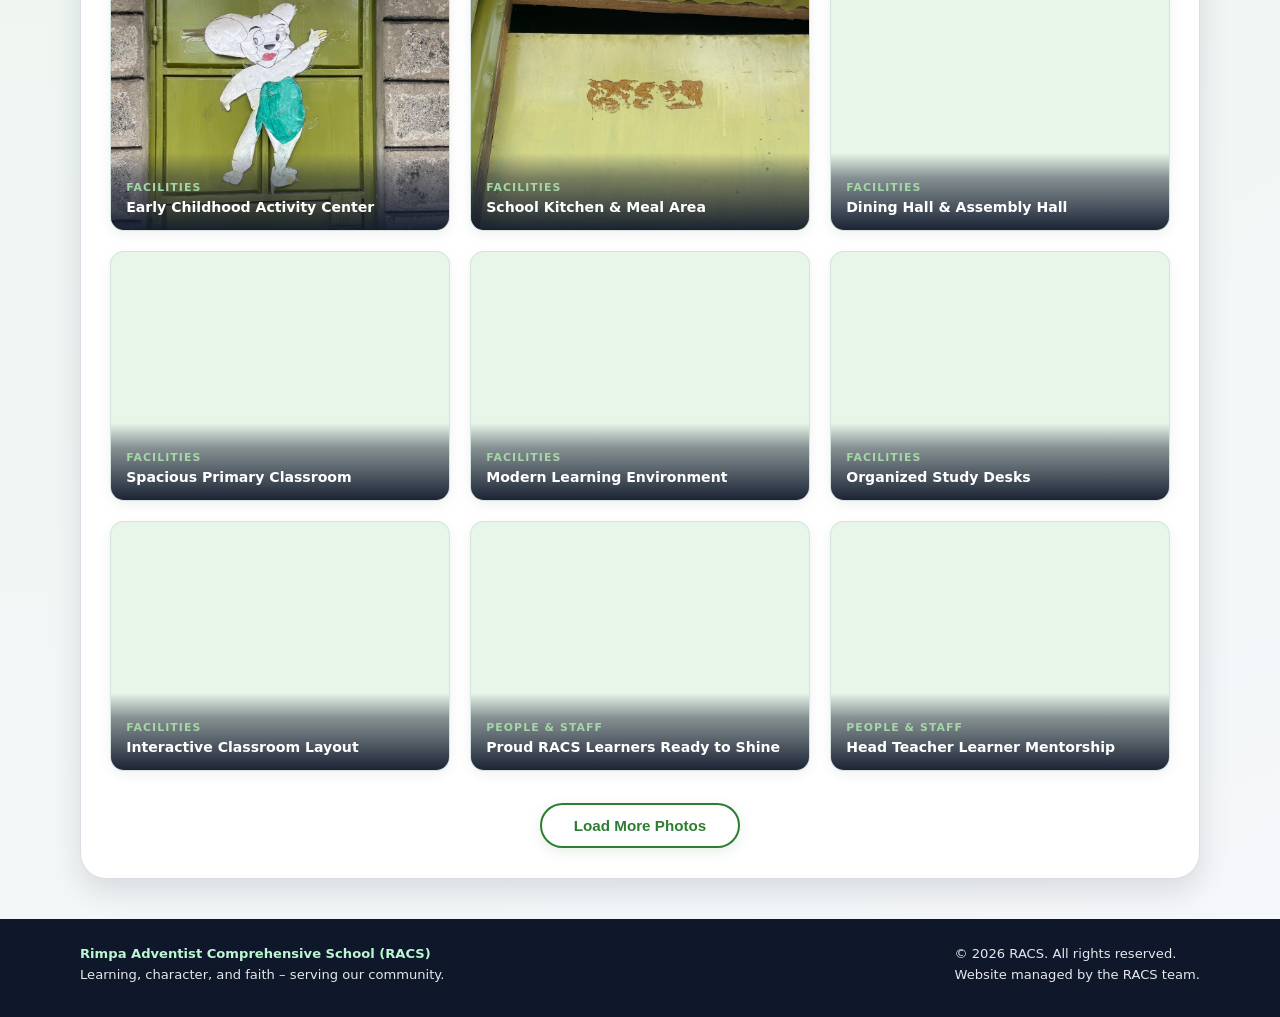
==== commit 7d890893: "Crop admin block photo, replace emojis with clean SVGs, and overhaul site-wide search engine" ====
--- a/about.html
+++ b/about.html
@@ -93,8 +93,8 @@
                     </ul>
                 </div>
                 <div class="nav-controls">
-                    <button type="button" id="nav-search-toggle" class="ql-search-toggle" aria-label="Search">
-                        🔍
+                    <button type="button" id="nav-search-toggle" class="ql-search-toggle" aria-label="Search site (Press Ctrl+K)" title="Search (Ctrl+K)">
+                        <svg width="18" height="18" viewBox="0 0 24 24" fill="none" stroke="currentColor" stroke-width="2.3" stroke-linecap="round" stroke-linejoin="round" aria-hidden="true"><circle cx="11" cy="11" r="8"></circle><line x1="21" y1="21" x2="16.65" y2="16.65"></line></svg>
                     </button>
                     <button class="nav-toggle" id="nav-toggle" type="button" aria-label="Toggle navigation" aria-expanded="false">
                         <span></span>
@@ -109,9 +109,11 @@
         <div class="nav-search-panel" id="nav-search-panel" aria-hidden="true">
             <div class="nav-search-inner">
                 <div class="nav-search-input">
-                    <input id="nav-search-input" type="search" placeholder="Type any keyword to search" aria-label="Search keywords" autocomplete="off">
-                </div>
-                <button type="button" class="nav-search-close" id="nav-search-close" aria-label="Close search">✕</button>
+                    <input id="nav-search-input" type="search" placeholder="Search anything: fees, uniforms, menu, transport, contacts..." aria-label="Search keywords" autocomplete="off">
+                </div>
+                <button type="button" class="nav-search-close" id="nav-search-close" aria-label="Close search" title="Close (Esc)">
+                    <svg width="16" height="16" viewBox="0 0 24 24" fill="none" stroke="currentColor" stroke-width="2.4" stroke-linecap="round" stroke-linejoin="round" aria-hidden="true"><line x1="18" y1="6" x2="6" y2="18"></line><line x1="6" y1="6" x2="18" y2="18"></line></svg>
+                </button>
             </div>
             <div class="nav-search-message" id="nav-search-message" aria-live="polite"></div>
         </div>
@@ -214,16 +216,16 @@
                     <!-- Category Filter Tabs -->
                     <div class="gallery-filters" role="tablist" aria-label="Gallery category filters">
                         <button type="button" class="gallery-filter-btn is-active" data-filter="all" role="tab" aria-selected="true">
-                            ✨ All Photos <span class="gallery-filter-count">34</span>
+                            All Photos <span class="gallery-filter-count">34</span>
                         </button>
                         <button type="button" class="gallery-filter-btn" data-filter="facilities" role="tab" aria-selected="false">
-                            🏛️ Facilities <span class="gallery-filter-count">10</span>
+                            Facilities <span class="gallery-filter-count">10</span>
                         </button>
                         <button type="button" class="gallery-filter-btn" data-filter="people" role="tab" aria-selected="false">
-                            👥 People &amp; Staff <span class="gallery-filter-count">7</span>
+                            People &amp; Staff <span class="gallery-filter-count">7</span>
                         </button>
                         <button type="button" class="gallery-filter-btn" data-filter="life" role="tab" aria-selected="false">
-                            🎒 Life at School <span class="gallery-filter-count">17</span>
+                            Life at School <span class="gallery-filter-count">17</span>
                         </button>
                     </div>
 
@@ -486,7 +488,9 @@
         <div class="gallery-lightbox" id="gallery-lightbox" aria-hidden="true">
             <div class="gallery-lightbox-inner" role="dialog" aria-modal="true" aria-label="Image viewer">
                 <div class="lightbox-counter" id="lightbox-counter">1 / 1</div>
-                <button type="button" class="lightbox-close" id="lightbox-close" aria-label="Close viewer">✕</button>
+                <button type="button" class="lightbox-close" id="lightbox-close" aria-label="Close viewer">
+                    <svg width="16" height="16" viewBox="0 0 24 24" fill="none" stroke="currentColor" stroke-width="2.4" stroke-linecap="round" stroke-linejoin="round" aria-hidden="true"><line x1="18" y1="6" x2="6" y2="18"></line><line x1="6" y1="6" x2="18" y2="18"></line></svg>
+                </button>
                 <button type="button" class="lightbox-nav lightbox-prev" id="lightbox-prev" aria-label="Previous image">‹</button>
                 <button type="button" class="lightbox-nav lightbox-next" id="lightbox-next" aria-label="Next image">›</button>
                 <img id="lightbox-image" src="" alt="">
@@ -513,7 +517,9 @@
     <!-- Coming Soon Modal -->
     <div class="coming-soon-modal" id="coming-soon-modal" aria-hidden="true">
         <div class="coming-soon-content">
-            <button type="button" class="coming-soon-close" id="coming-soon-close" aria-label="Close modal">✕</button>
+            <button type="button" class="coming-soon-close" id="coming-soon-close" aria-label="Close modal">
+                <svg width="16" height="16" viewBox="0 0 24 24" fill="none" stroke="currentColor" stroke-width="2.4" stroke-linecap="round" stroke-linejoin="round" aria-hidden="true"><line x1="18" y1="6" x2="6" y2="18"></line><line x1="6" y1="6" x2="18" y2="18"></line></svg>
+            </button>
             <h2 class="coming-soon-title">Coming Soon!</h2>
             <p class="coming-soon-text">This section is currently being prepared. Please check back later.</p>
         </div>
--- a/style.css
+++ b/style.css
@@ -164,23 +164,38 @@
     width: 42px;
     height: 42px;
     border-radius: 999px;
-    border: 1px solid rgba(46, 125, 50, 0.25);
-    background: rgba(46, 125, 50, 0.12);
+    border: 1px solid rgba(46, 125, 50, 0.28);
+    background: rgba(46, 125, 50, 0.1);
     color: var(--green-dark);
     cursor: pointer;
     display: inline-flex;
     align-items: center;
     justify-content: center;
-    font-size: 1.1rem;
-    transition: transform 0.12s ease, background 0.12s ease, border-color 0.12s ease;
+    transition: transform 0.16s ease, background 0.16s ease, border-color 0.16s ease, box-shadow 0.16s ease, color 0.16s ease;
+    box-shadow: 0 1px 4px rgba(0, 0, 0, 0.04);
+}
+
+.ql-search-toggle svg {
+    display: block;
+    width: 18px;
+    height: 18px;
+    stroke: currentColor;
+    transition: transform 0.16s ease;
 }
 
 .ql-search-toggle:hover,
 .ql-search-toggle:focus-visible {
-    transform: translateY(-1px);
-    background: rgba(46, 125, 50, 0.18);
-    border-color: rgba(46, 125, 50, 0.4);
+    transform: translateY(-2px) scale(1.05);
+    background: var(--green-dark);
+    color: #ffffff;
+    border-color: var(--green-dark);
+    box-shadow: 0 4px 14px rgba(46, 125, 50, 0.32);
     outline: none;
+}
+
+.ql-search-toggle:hover svg,
+.ql-search-toggle:focus-visible svg {
+    transform: scale(1.1);
 }
 
 /* Search panel (drops down under navbar) */
@@ -190,24 +205,43 @@
     left: 0;
     right: 0;
     z-index: 120;
-    background: rgba(255, 255, 255, 0.96);
-    border-bottom: 1px solid rgba(148, 163, 184, 0.35);
+    background: rgba(255, 255, 255, 0.98);
+    backdrop-filter: blur(18px);
+    -webkit-backdrop-filter: blur(18px);
+    border-bottom: 2px solid rgba(46, 125, 50, 0.22);
+    box-shadow: 0 20px 45px -10px rgba(15, 23, 42, 0.22);
     overflow: hidden;
     max-height: 0;
     opacity: 0;
-    transform: translateY(-8px);
-    transition: max-height 0.22s ease, opacity 0.18s ease, transform 0.22s ease;
+    transform: translateY(-10px);
+    transition: max-height 0.28s cubic-bezier(0.16, 1, 0.3, 1), opacity 0.2s ease, transform 0.28s cubic-bezier(0.16, 1, 0.3, 1);
     pointer-events: none;
 }
 
 .nav-search-panel.is-open {
-    max-height: 170px;
+    max-height: min(85vh, 680px);
     opacity: 1;
     transform: translateY(0);
+    overflow-y: auto;
     pointer-events: auto;
 }
 
-/* Freeze and block all background interactions when search is open. */
+/* Smooth custom scrollbar for search panel */
+.nav-search-panel::-webkit-scrollbar {
+    width: 7px;
+}
+.nav-search-panel::-webkit-scrollbar-track {
+    background: rgba(241, 245, 249, 0.8);
+}
+.nav-search-panel::-webkit-scrollbar-thumb {
+    background: rgba(46, 125, 50, 0.35);
+    border-radius: 999px;
+}
+.nav-search-panel::-webkit-scrollbar-thumb:hover {
+    background: rgba(46, 125, 50, 0.6);
+}
+
+/* Freeze and block background interactions when search is active */
 body.search-open {
     overflow: hidden;
 }
@@ -217,106 +251,301 @@
     position: fixed;
     inset: 0;
     z-index: 119;
-    background: rgba(15, 23, 42, 0.42);
+    background: rgba(15, 23, 42, 0.45);
+    backdrop-filter: blur(2px);
+    -webkit-backdrop-filter: blur(2px);
     pointer-events: auto;
 }
 
 .nav-search-inner {
-    max-width: 1120px;
+    max-width: 980px;
     margin: 0 auto;
-    padding: 1rem 1.5rem;
-    display: flex;
-    align-items: center;
-    gap: 0.75rem;
-}
-
-.nav-search-close {
-    width: 40px;
-    height: 40px;
-    border-radius: 999px;
-    border: 1px solid rgba(148, 163, 184, 0.5);
-    background: rgba(15, 23, 42, 0.04);
-    color: var(--green-dark);
-    cursor: pointer;
-    font-size: 1.1rem;
-    transition: transform 0.12s ease, background 0.12s ease;
-    margin-left: auto;
-}
-
-.nav-search-close:hover {
-    transform: translateY(-1px);
-    background: rgba(15, 23, 42, 0.07);
+    padding: 1.15rem 1.5rem 0.5rem;
+    display: flex;
+    align-items: center;
+    gap: 0.85rem;
 }
 
 .nav-search-input {
     flex: 1;
+    position: relative;
+    display: flex;
+    align-items: center;
 }
 
 .nav-search-input input[type="search"] {
     width: 100%;
-    padding: 0.65rem 1rem;
-    border-radius: 999px;
-    border: 1px solid rgba(148, 163, 184, 0.7);
-    font-size: 0.95rem;
+    padding: 0.75rem 3.8rem 0.75rem 1.35rem;
+    border-radius: 999px;
+    border: 2px solid rgba(148, 163, 184, 0.5);
+    font-size: 1rem;
+    color: #0f172a;
+    background: #f8fafc;
+    transition: all 0.2s ease;
     outline: none;
+    box-shadow: inset 0 1px 3px rgba(0, 0, 0, 0.04);
+}
+
+.nav-search-input input[type="search"]::placeholder {
+    color: #94a3b8;
 }
 
 .nav-search-input input[type="search"]:focus {
-    border-color: rgba(56, 142, 60, 0.9);
-    box-shadow: 0 0 0 1px rgba(56, 142, 60, 0.3);
+    background: #ffffff;
+    border-color: var(--green-main);
+    box-shadow: 0 0 0 4px rgba(46, 125, 50, 0.16);
+}
+
+.nav-search-shortcut-hint {
+    position: absolute;
+    right: 1.1rem;
+    font-size: 0.72rem;
+    font-weight: 700;
+    color: #64748b;
+    background: #e2e8f0;
+    padding: 0.2rem 0.5rem;
+    border-radius: 6px;
+    pointer-events: none;
+    letter-spacing: 0.03em;
+}
+
+.nav-search-close {
+    width: 42px;
+    height: 42px;
+    border-radius: 999px;
+    border: 1px solid rgba(148, 163, 184, 0.4);
+    background: #f1f5f9;
+    color: #475569;
+    cursor: pointer;
+    display: inline-flex;
+    align-items: center;
+    justify-content: center;
+    transition: all 0.16s ease;
+    flex-shrink: 0;
+}
+
+.nav-search-close svg {
+    display: block;
+    width: 16px;
+    height: 16px;
+    stroke: currentColor;
+    transition: transform 0.16s ease;
+}
+
+.nav-search-close:hover {
+    transform: scale(1.06);
+    background: #e2e8f0;
+    color: #0f172a;
 }
 
 .nav-search-message {
-    max-width: 1120px;
+    max-width: 980px;
     margin: 0 auto;
-    padding: 0 1.5rem 1rem;
-    color: var(--text-muted);
+    padding: 0.5rem 1.5rem 1.4rem;
+}
+
+/* Quick Search suggestion chips */
+.nav-search-quick-tags {
+    display: flex;
+    flex-wrap: wrap;
+    align-items: center;
+    gap: 0.45rem;
+    margin-top: 0.35rem;
+    margin-bottom: 0.65rem;
+}
+
+.nav-search-quick-label {
+    font-size: 0.78rem;
+    font-weight: 750;
+    text-transform: uppercase;
+    letter-spacing: 0.05em;
+    color: #64748b;
+    margin-right: 0.2rem;
+}
+
+.nav-search-chip {
+    display: inline-flex;
+    align-items: center;
+    padding: 0.3rem 0.75rem;
+    border-radius: 999px;
+    border: 1px solid rgba(46, 125, 50, 0.22);
+    background: rgba(46, 125, 50, 0.08);
+    color: var(--green-dark);
+    font-size: 0.82rem;
+    font-weight: 600;
+    cursor: pointer;
+    transition: all 0.15s ease;
+    text-decoration: none;
+}
+
+.nav-search-chip:hover {
+    background: var(--green-main);
+    color: #ffffff;
+    border-color: var(--green-main);
+    transform: translateY(-1px);
+    box-shadow: 0 2px 8px rgba(46, 125, 50, 0.2);
+}
+
+/* Results header & count */
+.nav-search-meta {
+    display: flex;
+    justify-content: space-between;
+    align-items: center;
+    margin: 0.5rem 0 0.85rem;
+    padding-bottom: 0.4rem;
+    border-bottom: 1px solid rgba(226, 232, 240, 0.8);
+}
+
+.nav-search-results-count {
+    font-size: 0.88rem;
+    font-weight: 750;
+    color: var(--green-dark);
+    letter-spacing: 0.01em;
+}
+
+.nav-search-results-hint {
+    font-size: 0.76rem;
+    color: #64748b;
+}
+
+/* Result cards grid */
+.nav-search-results-list {
+    display: grid;
+    gap: 0.65rem;
+}
+
+.nav-search-result-card {
+    display: flex;
+    flex-direction: column;
+    gap: 0.35rem;
+    padding: 0.85rem 1.15rem;
+    background: #ffffff;
+    border: 1px solid #e2e8f0;
+    border-radius: 12px;
+    text-decoration: none;
+    color: inherit;
+    transition: all 0.16s ease;
+    box-shadow: 0 2px 5px rgba(0, 0, 0, 0.02);
+    position: relative;
+}
+
+.nav-search-result-card:hover,
+.nav-search-result-card.is-selected {
+    background: #f8fafc;
+    border-color: var(--green-main);
+    transform: translateY(-2px);
+    box-shadow: 0 6px 16px rgba(46, 125, 50, 0.12);
+    outline: none;
+}
+
+.nav-search-card-top {
+    display: flex;
+    align-items: center;
+    justify-content: space-between;
+    gap: 0.75rem;
+}
+
+.nav-search-card-title {
+    font-size: 0.98rem;
+    font-weight: 750;
+    color: var(--green-dark);
+    margin: 0;
+    line-height: 1.35;
+}
+
+.nav-search-result-card:hover .nav-search-card-title {
+    color: var(--green-main);
+}
+
+.nav-search-badge {
+    font-size: 0.68rem;
+    font-weight: 750;
+    text-transform: uppercase;
+    letter-spacing: 0.06em;
+    padding: 0.2rem 0.6rem;
+    border-radius: 999px;
+    white-space: nowrap;
+    flex-shrink: 0;
+}
+
+.badge-admissions {
+    background: #eff6ff;
+    color: #1d4ed8;
+    border: 1px solid #bfdbfe;
+}
+
+.badge-fees {
+    background: #fefce8;
+    color: #854d0e;
+    border: 1px solid #fef08a;
+}
+
+.badge-academics {
+    background: #f0fdf4;
+    color: #15803d;
+    border: 1px solid #bbf7d0;
+}
+
+.badge-life {
+    background: #f0fdfa;
+    color: #0f766e;
+    border: 1px solid #99f6e4;
+}
+
+.badge-gallery {
+    background: #faf5ff;
+    color: #7e22ce;
+    border: 1px solid #e9d5ff;
+}
+
+.badge-general {
+    background: #f8fafc;
+    color: #475569;
+    border: 1px solid #e2e8f0;
+}
+
+.nav-search-card-snippet {
+    font-size: 0.85rem;
+    color: #475569;
+    margin: 0;
+    line-height: 1.45;
+}
+
+.nav-search-card-url {
+    font-size: 0.75rem;
+    color: #94a3b8;
+    margin-top: 0.15rem;
+    display: flex;
+    align-items: center;
+    gap: 0.35rem;
+}
+
+/* Matching highlights */
+mark.search-highlight {
+    background: #fef08a;
+    color: #0f172a;
+    font-weight: 750;
+    padding: 0 2px;
+    border-radius: 2px;
+}
+
+/* Empty state */
+.nav-search-empty-state {
+    text-align: center;
+    padding: 2rem 1rem 1rem;
+}
+
+.nav-search-empty-title {
+    font-size: 1.05rem;
+    font-weight: 750;
+    color: #1e293b;
+    margin-bottom: 0.35rem;
+}
+
+.nav-search-empty-text {
     font-size: 0.9rem;
-}
-
-.nav-search-results-heading {
-    font-weight: 800;
-    text-transform: uppercase;
-    color: var(--green-dark);
-    margin: 0 0 0.7rem;
-    text-align: center;
-    letter-spacing: 0.02em;
-}
-
-.nav-search-results-list {
-    display: flex;
-    flex-direction: column;
-    gap: 0.55rem;
-}
-
-.nav-search-result-link {
-    font-weight: 800;
-    color: var(--green-dark);
-    text-decoration: none;
-    border-bottom: 2px solid rgba(46, 125, 50, 0.35);
-    padding-bottom: 0.1rem;
-}
-
-.nav-search-result-link:hover,
-.nav-search-result-link:focus-visible {
-    color: var(--green-main);
-    border-bottom-color: rgba(46, 125, 50, 0.9);
-    transform: translateY(-1px);
-}
-
-.nav-search-nothing-found {
-    font-weight: 900;
-    text-transform: uppercase;
-    color: var(--green-main);
-    text-align: center;
-    margin-top: 0.2rem;
-    margin-bottom: 0.5rem;
-}
-
-.nav-search-nothing-note {
-    text-align: center;
-    color: var(--text-muted);
-    font-size: 0.92rem;
+    color: #64748b;
+    margin-bottom: 1.25rem;
 }
 
 
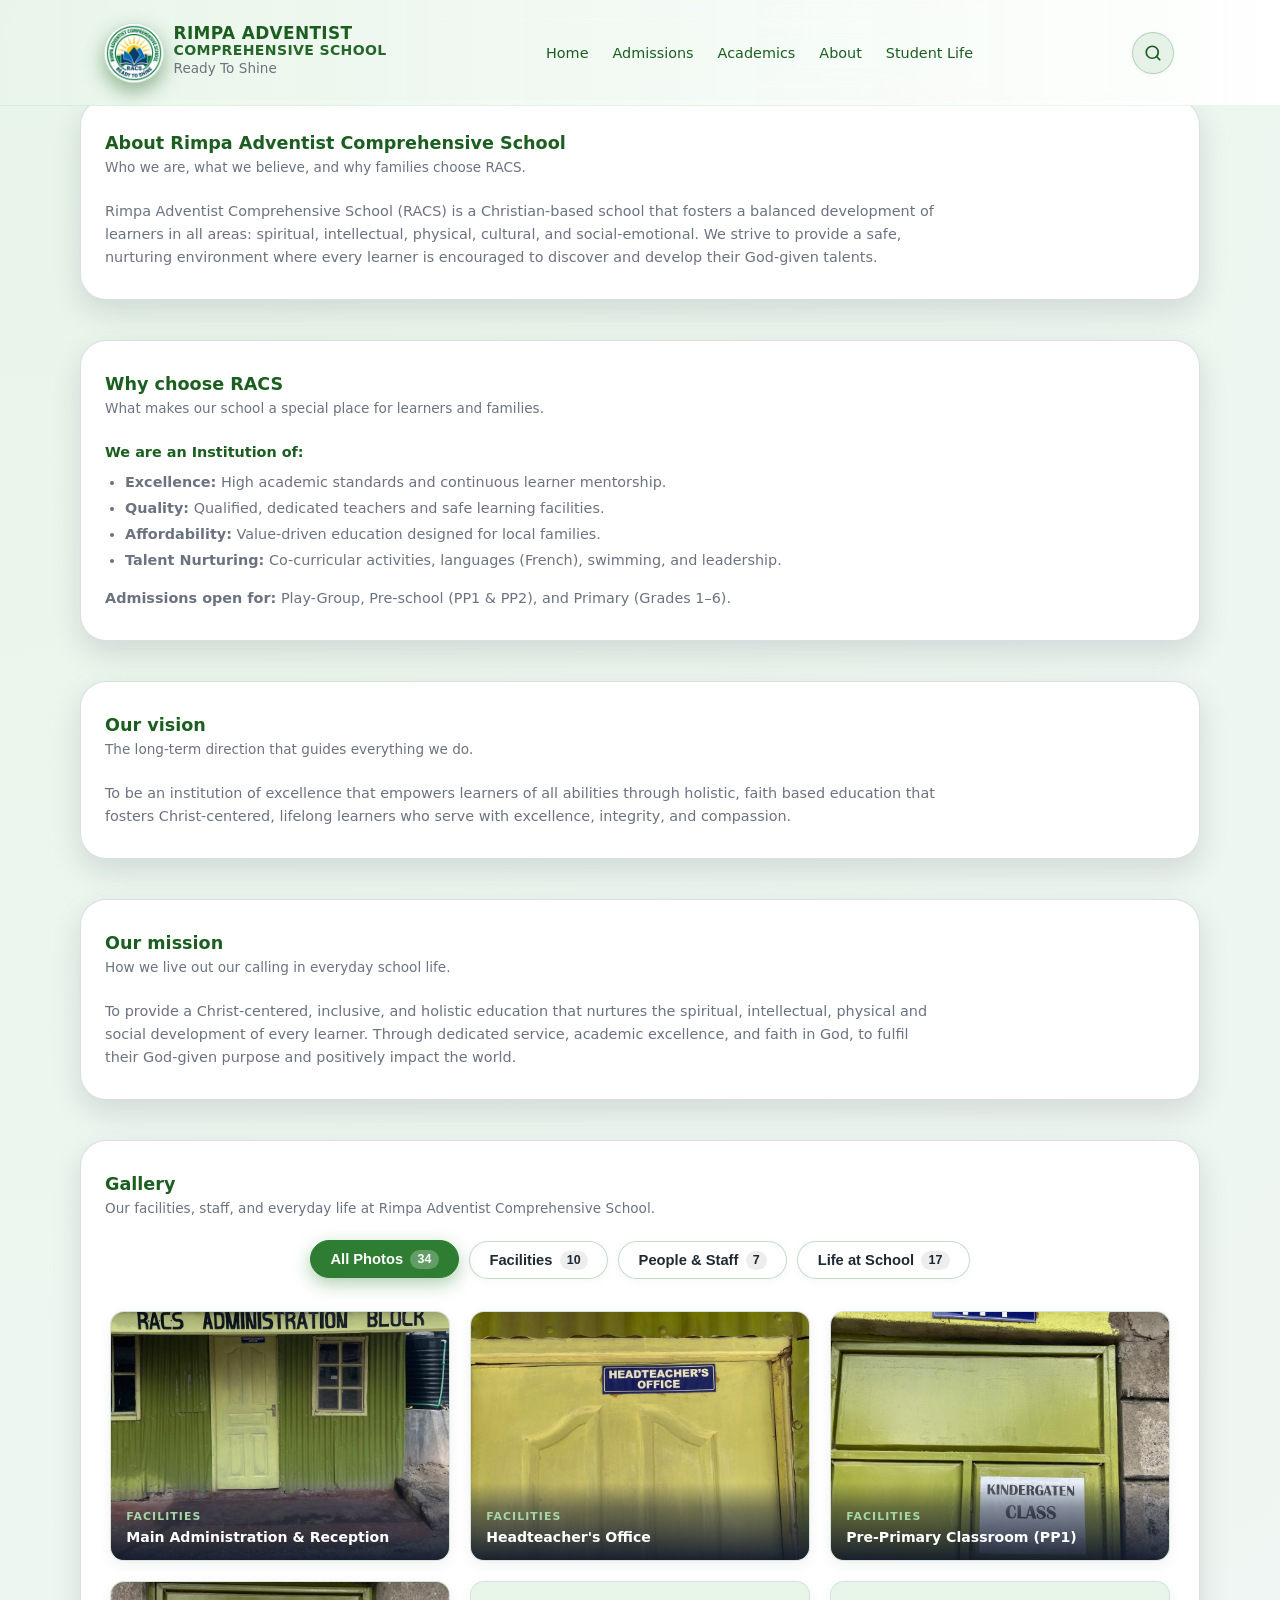
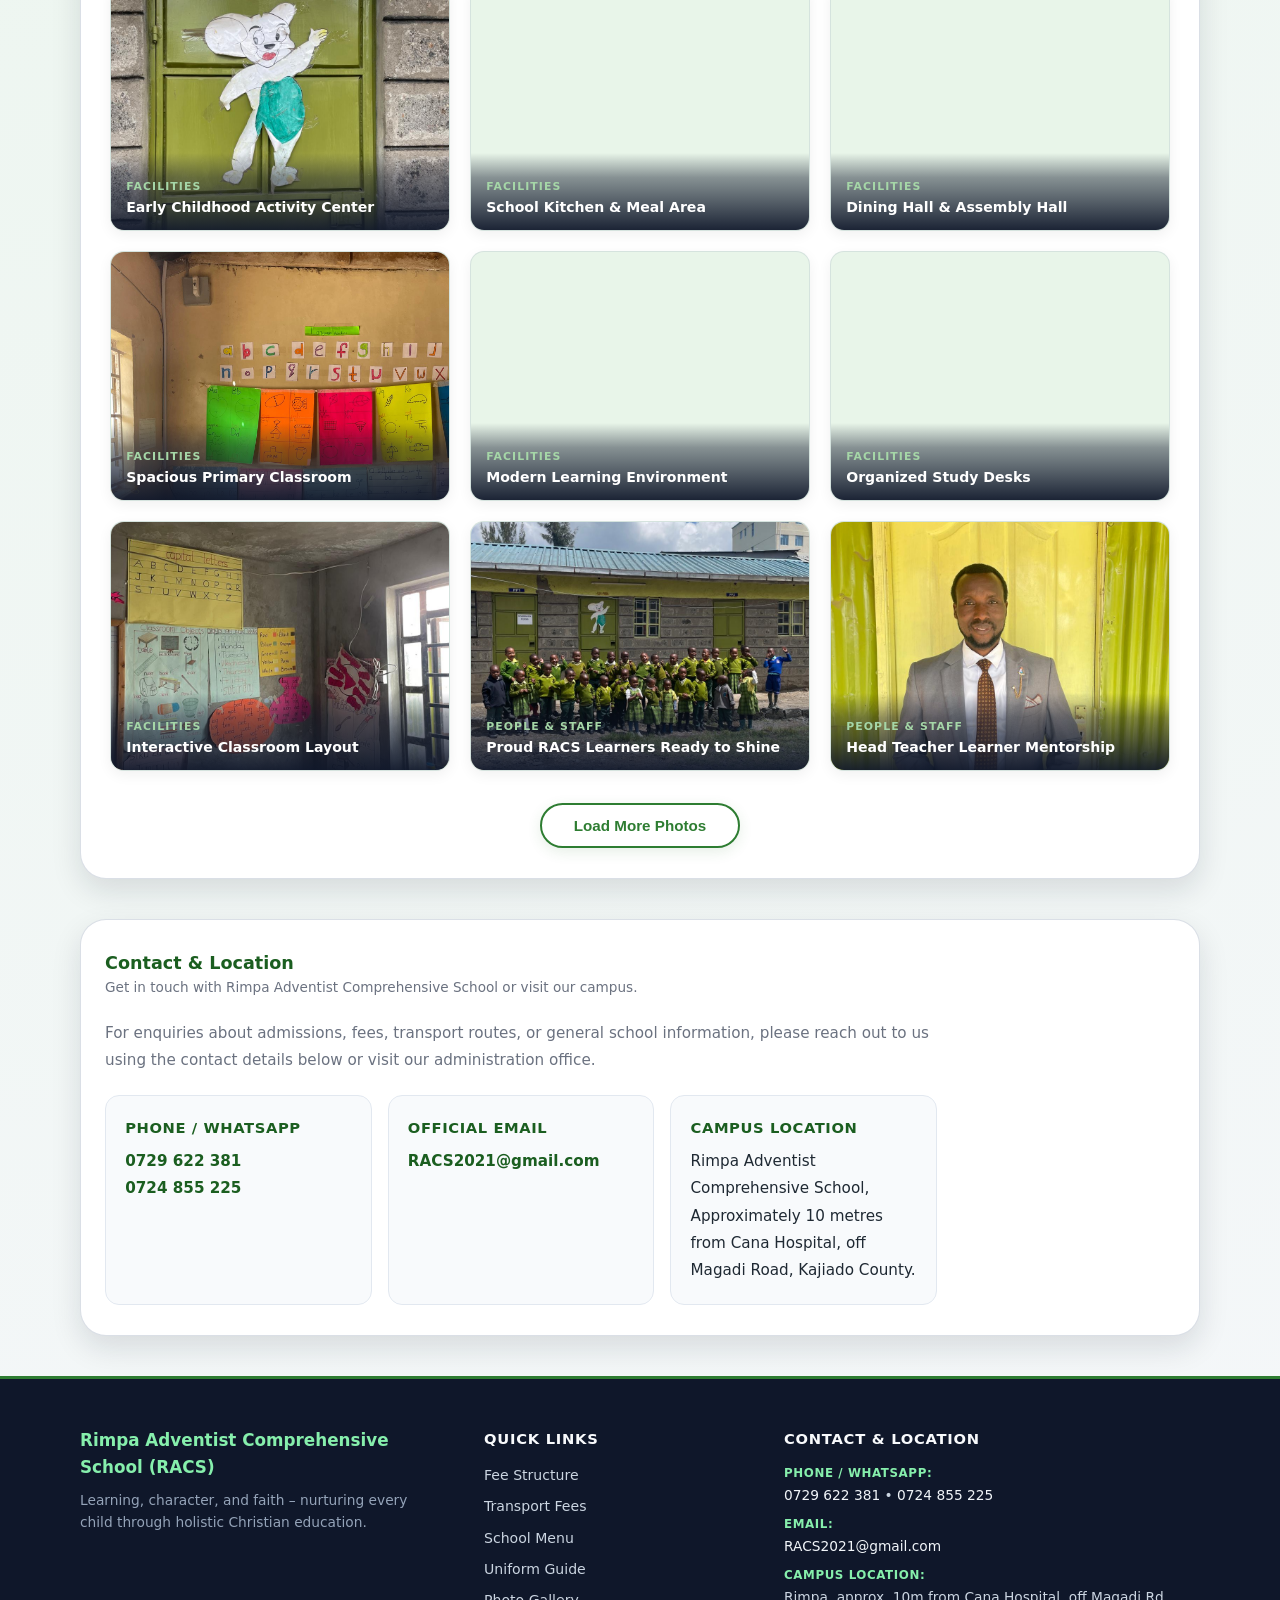
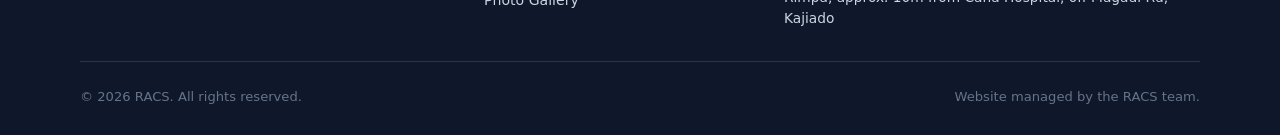
==== commit ce90a130: "Align navbar dropdowns directly under items, move contact info to About page, enrich footer with con" ====
--- a/about.html
+++ b/about.html
@@ -67,12 +67,12 @@
                                 <a href="about.html#gallery">
                                     Gallery
                                 </a>
-                                <a href="index.html#contact">
+                                <a href="#contact">
                                     Contact us
                                 </a>
                             </div>
                         </li>
-                        <li class="ql-item dropdown-right">
+                        <li class="ql-item">
                             <a href="student-life.html" class="ql-link has-dropdown">Student Life</a>
                             <div class="ql-dropdown" role="menu" aria-label="Student life menu">
                                 <a href="student-life.html#school-menu">
@@ -482,6 +482,45 @@
                     </div>
                 </div>
             </section>
+
+            <!-- Contact & Location section -->
+            <section id="contact" class="section-shell" aria-labelledby="contact-heading">
+                <div class="section-header">
+                    <div>
+                        <h2 id="contact-heading" class="section-title">Contact &amp; Location</h2>
+                        <p class="section-subtitle">
+                            Get in touch with Rimpa Adventist Comprehensive School or visit our campus.
+                        </p>
+                    </div>
+                </div>
+                <div style="font-size: 0.95rem; color: var(--text-muted); max-width: 52rem; line-height: 1.8;">
+                    <p>
+                        For enquiries about admissions, fees, transport routes, or general school information, please reach out to us using the contact details below or visit our administration office.
+                    </p>
+                    <div style="margin-top: 1.25rem; display: grid; grid-template-columns: repeat(auto-fit, minmax(240px, 1fr)); gap: 1rem;">
+                        <div style="padding: 1.2rem; background: #f8fafc; border: 1px solid #e2e8f0; border-radius: 14px;">
+                            <h3 style="font-size: 0.92rem; font-weight: 750; color: var(--green-dark); text-transform: uppercase; letter-spacing: 0.04em; margin-bottom: 0.4rem;">Phone / WhatsApp</h3>
+                            <p style="margin: 0; color: var(--text-main); font-weight: 600;">
+                                <a href="tel:+254729622381" style="color: var(--green-dark); text-decoration: none;">0729 622 381</a><br>
+                                <a href="tel:+254724855225" style="color: var(--green-dark); text-decoration: none;">0724 855 225</a>
+                            </p>
+                        </div>
+                        <div style="padding: 1.2rem; background: #f8fafc; border: 1px solid #e2e8f0; border-radius: 14px;">
+                            <h3 style="font-size: 0.92rem; font-weight: 750; color: var(--green-dark); text-transform: uppercase; letter-spacing: 0.04em; margin-bottom: 0.4rem;">Official Email</h3>
+                            <p style="margin: 0; color: var(--text-main); font-weight: 600;">
+                                <a href="mailto:RACS2021@gmail.com" style="color: var(--green-dark); text-decoration: none;">RACS2021@gmail.com</a>
+                            </p>
+                        </div>
+                        <div style="padding: 1.2rem; background: #f8fafc; border: 1px solid #e2e8f0; border-radius: 14px;">
+                            <h3 style="font-size: 0.92rem; font-weight: 750; color: var(--green-dark); text-transform: uppercase; letter-spacing: 0.04em; margin-bottom: 0.4rem;">Campus Location</h3>
+                            <p style="margin: 0; color: var(--text-main);">
+                                Rimpa Adventist Comprehensive School,<br>
+                                Approximately 10 metres from Cana Hospital, off Magadi Road, Kajiado County.
+                            </p>
+                        </div>
+                    </div>
+                </div>
+            </section>
         </main>
 
         <!-- Full-screen lightbox viewer -->
@@ -500,12 +539,41 @@
 
         <footer>
             <div class="footer-inner">
-                <div class="footer-left">
-                    <p><strong>Rimpa Adventist Comprehensive School (RACS)</strong></p>
-                    <p>Learning, character, and faith – serving our community.</p>
-                </div>
-                <div class="footer-right">
-                    <p>© <span id="year"></span> RACS. All rights reserved.</p>
+                <div class="footer-col footer-col-brand">
+                    <p class="footer-brand-title"><strong>Rimpa Adventist Comprehensive School (RACS)</strong></p>
+                    <p class="footer-tagline">Learning, character, and faith – nurturing every child through holistic Christian education.</p>
+                </div>
+                <div class="footer-col footer-col-links">
+                    <p class="footer-heading">Quick Links</p>
+                    <ul class="footer-nav-list">
+                        <li><a href="admissions.html#fee-structure">Fee Structure</a></li>
+                        <li><a href="student-life.html#transport-fees">Transport Fees</a></li>
+                        <li><a href="student-life.html#school-menu">School Menu</a></li>
+                        <li><a href="student-life.html#uniforms">Uniform Guide</a></li>
+                        <li><a href="about.html#gallery">Photo Gallery</a></li>
+                    </ul>
+                </div>
+                <div class="footer-col footer-col-contact">
+                    <p class="footer-heading">Contact &amp; Location</p>
+                    <ul class="footer-contact-list">
+                        <li>
+                            <span class="footer-contact-label">Phone / WhatsApp:</span>
+                            <a href="tel:+254729622381">0729 622 381</a> &bull; <a href="tel:+254724855225">0724 855 225</a>
+                        </li>
+                        <li>
+                            <span class="footer-contact-label">Email:</span>
+                            <a href="mailto:RACS2021@gmail.com">RACS2021@gmail.com</a>
+                        </li>
+                        <li>
+                            <span class="footer-contact-label">Campus Location:</span>
+                            <span>Rimpa, approx. 10m from Cana Hospital, off Magadi Rd, Kajiado</span>
+                        </li>
+                    </ul>
+                </div>
+            </div>
+            <div class="footer-bottom">
+                <div class="footer-bottom-inner">
+                    <p>&copy; <span id="year"></span> RACS. All rights reserved.</p>
                     <p>Website managed by the RACS team.</p>
                 </div>
             </div>
--- a/style.css
+++ b/style.css
@@ -683,10 +683,6 @@
     padding: 0.15rem 0.15rem;
 }
 
-.ql-item.dropdown-right {
-    position: relative;
-}
-
 .ql-link {
     display: inline-flex;
     align-items: center;
@@ -720,10 +716,14 @@
     z-index: 100;
 }
 
-.ql-item.dropdown-right .ql-dropdown {
-    left: auto;
+/* Invisible hover bridge to prevent hover loss when moving cursor into dropdown */
+.ql-dropdown::before {
+    content: "";
+    position: absolute;
+    top: -12px;
+    left: 0;
     right: 0;
-    transform-origin: top right;
+    height: 12px;
 }
 
 .ql-item:hover .ql-dropdown {
@@ -1382,28 +1382,115 @@
 
 /* Footer */
 footer {
-    padding: 1.5rem 1.5rem 2rem;
+    padding: 3rem 1.5rem 1.75rem;
     background: #0f172a;
-    color: #e5e7eb;
+    color: #cbd5e1;
     margin-top: auto;
+    border-top: 3px solid var(--green-main);
 }
 
 .footer-inner {
     max-width: 1120px;
     margin: 0 auto;
+    display: grid;
+    grid-template-columns: 1.4fr 1fr 1.6fr;
+    gap: 2.5rem;
+    font-size: 0.88rem;
+    padding-bottom: 2rem;
+    border-bottom: 1px solid rgba(148, 163, 184, 0.2);
+}
+
+.footer-col-brand .footer-brand-title {
+    font-size: 1.05rem;
+    color: #ffffff;
+    margin: 0 0 0.5rem;
+}
+
+.footer-col-brand .footer-brand-title strong {
+    color: #86efac;
+}
+
+.footer-tagline {
+    font-size: 0.86rem;
+    color: #94a3b8;
+    line-height: 1.6;
+    margin: 0;
+}
+
+.footer-heading {
+    font-size: 0.92rem;
+    font-weight: 750;
+    text-transform: uppercase;
+    letter-spacing: 0.05em;
+    color: #f8fafc;
+    margin: 0 0 0.85rem;
+}
+
+.footer-nav-list,
+.footer-contact-list {
+    list-style: none;
+    padding: 0;
+    margin: 0;
+    display: flex;
+    flex-direction: column;
+    gap: 0.55rem;
+}
+
+.footer-nav-list a {
+    color: #cbd5e1;
+    text-decoration: none;
+    transition: color 0.15s ease, transform 0.15s ease;
+    display: inline-block;
+}
+
+.footer-nav-list a:hover {
+    color: #86efac;
+    transform: translateX(3px);
+}
+
+.footer-contact-list li {
+    line-height: 1.55;
+    font-size: 0.86rem;
+}
+
+.footer-contact-label {
+    display: block;
+    font-size: 0.74rem;
+    font-weight: 700;
+    text-transform: uppercase;
+    letter-spacing: 0.05em;
+    color: #86efac;
+    margin-bottom: 0.15rem;
+}
+
+.footer-contact-list a {
+    color: #f1f5f9;
+    text-decoration: none;
+    transition: color 0.15s ease;
+}
+
+.footer-contact-list a:hover {
+    color: #86efac;
+    text-decoration: underline;
+}
+
+.footer-bottom {
+    max-width: 1120px;
+    margin: 1.5rem auto 0;
+}
+
+.footer-bottom-inner {
     display: flex;
     flex-wrap: wrap;
     justify-content: space-between;
-    gap: 1rem;
+    align-items: center;
+    gap: 0.75rem;
     font-size: 0.82rem;
-}
-
-.footer-left strong {
-    color: #bbf7d0;
-}
-
-.footer-right a {
-    color: #a5d6a7;
+    color: #64748b;
+}
+
+.footer-bottom-inner p {
+    margin: 0;
 }
 
 
@@ -1661,3 +1748,179 @@
     color: #14532d;
 }
 
+/* ==========================================================================
+   Responsive Breakpoints & Mobile Optimization
+   ========================================================================== */
+@media (max-width: 920px) {
+    .nav {
+        min-height: 80px;
+        padding: 0.75rem 1.25rem;
+    }
+
+    .nav-toggle {
+        display: flex;
+    }
+
+    .nav-links {
+        position: fixed;
+        top: 0;
+        right: 0;
+        bottom: 0;
+        width: min(320px, 84vw);
+        background: #ffffff;
+        flex-direction: column;
+        align-items: stretch;
+        gap: 0;
+        padding: 5.5rem 1.5rem 2.5rem;
+        box-shadow: -12px 0 35px rgba(15, 23, 42, 0.22);
+        transform: translateX(100%);
+        transition: transform 0.3s cubic-bezier(0.16, 1, 0.3, 1);
+        z-index: 100;
+        overflow-y: auto;
+    }
+
+    body.nav-open .nav-links {
+        transform: translateX(0);
+    }
+
+    .ql-nav {
+        flex-direction: column;
+        align-items: stretch;
+        gap: 0.4rem;
+        width: 100%;
+    }
+
+    .ql-item {
+        display: block;
+        width: 100%;
+        padding: 0;
+    }
+
+    .ql-link {
+        display: flex;
+        justify-content: space-between;
+        align-items: center;
+        padding: 0.75rem 0.6rem;
+        font-size: 1.05rem;
+        font-weight: 650;
+        color: var(--green-dark);
+        border-bottom: 1px solid #f1f5f9;
+        width: 100%;
+    }
+
+    .ql-link:hover {
+        background: #f0fdf4;
+        border-radius: 8px;
+    }
+
+    .ql-dropdown {
+        position: static;
+        opacity: 1;
+        pointer-events: auto;
+        transform: none;
+        box-shadow: none;
+        border: none;
+        border-left: 2px solid var(--green-main);
+        border-radius: 0;
+        padding: 0.35rem 0 0.5rem 0.85rem;
+        margin: 0.25rem 0 0.5rem 0.6rem;
+        background: #f8fafc;
+        display: flex;
+        flex-direction: column;
+        gap: 0.35rem;
+    }
+
+    .ql-dropdown::before {
+        display: none;
+    }
+
+    .ql-dropdown a {
+        padding: 0.45rem 0.6rem;
+        font-size: 0.88rem;
+        font-weight: 500;
+    }
+
+    .ql-item:hover .ql-dropdown {
+        transform: none;
+    }
+
+    .nav-search-panel {
+        top: 80px;
+    }
+
+    .footer-inner {
+        grid-template-columns: 1fr;
+        gap: 2rem;
+    }
+}
+
+@media (max-width: 640px) {
+    .brand-mark {
+        width: 48px;
+        height: 48px;
+    }
+
+    .brand-title {
+        font-size: 0.92rem;
+    }
+
+    .brand-title-line-2 {
+        font-size: 0.78rem;
+    }
+
+    .section-shell {
+        border-radius: 18px;
+        padding: 1.35rem 1rem 1.5rem;
+        margin-bottom: 1.75rem;
+    }
+
+    .gallery-filters {
+        gap: 0.45rem;
+        margin-bottom: 1.5rem;
+    }
+
+    .gallery-filter-btn {
+        padding: 0.45rem 0.85rem;
+        font-size: 0.84rem;
+    }
+
+    .gallery-main-grid {
+        grid-template-columns: repeat(auto-fill, minmax(240px, 1fr));
+        gap: 1rem;
+    }
+
+    .home-hero {
+        min-height: clamp(500px, 75vh, 620px);
+        padding: 2.5rem 1rem 4.5rem;
+    }
+
+    .home-hero-actions {
+        flex-direction: column;
+        width: 100%;
+    }
+
+    .home-hero-btn {
+        width: 100%;
+        max-width: 290px;
+    }
+
+    .nav-search-inner {
+        padding: 0.85rem 1rem 0.4rem;
+    }
+
+    .nav-search-input input[type="search"] {
+        padding: 0.65rem 2.8rem 0.65rem 1.1rem;
+        font-size: 0.92rem;
+    }
+
+    .nav-search-shortcut-hint {
+        display: none;
+    }
+
+    .footer-bottom-inner {
+        flex-direction: column;
+        text-align: center;
+        gap: 0.5rem;
+    }
+}
+
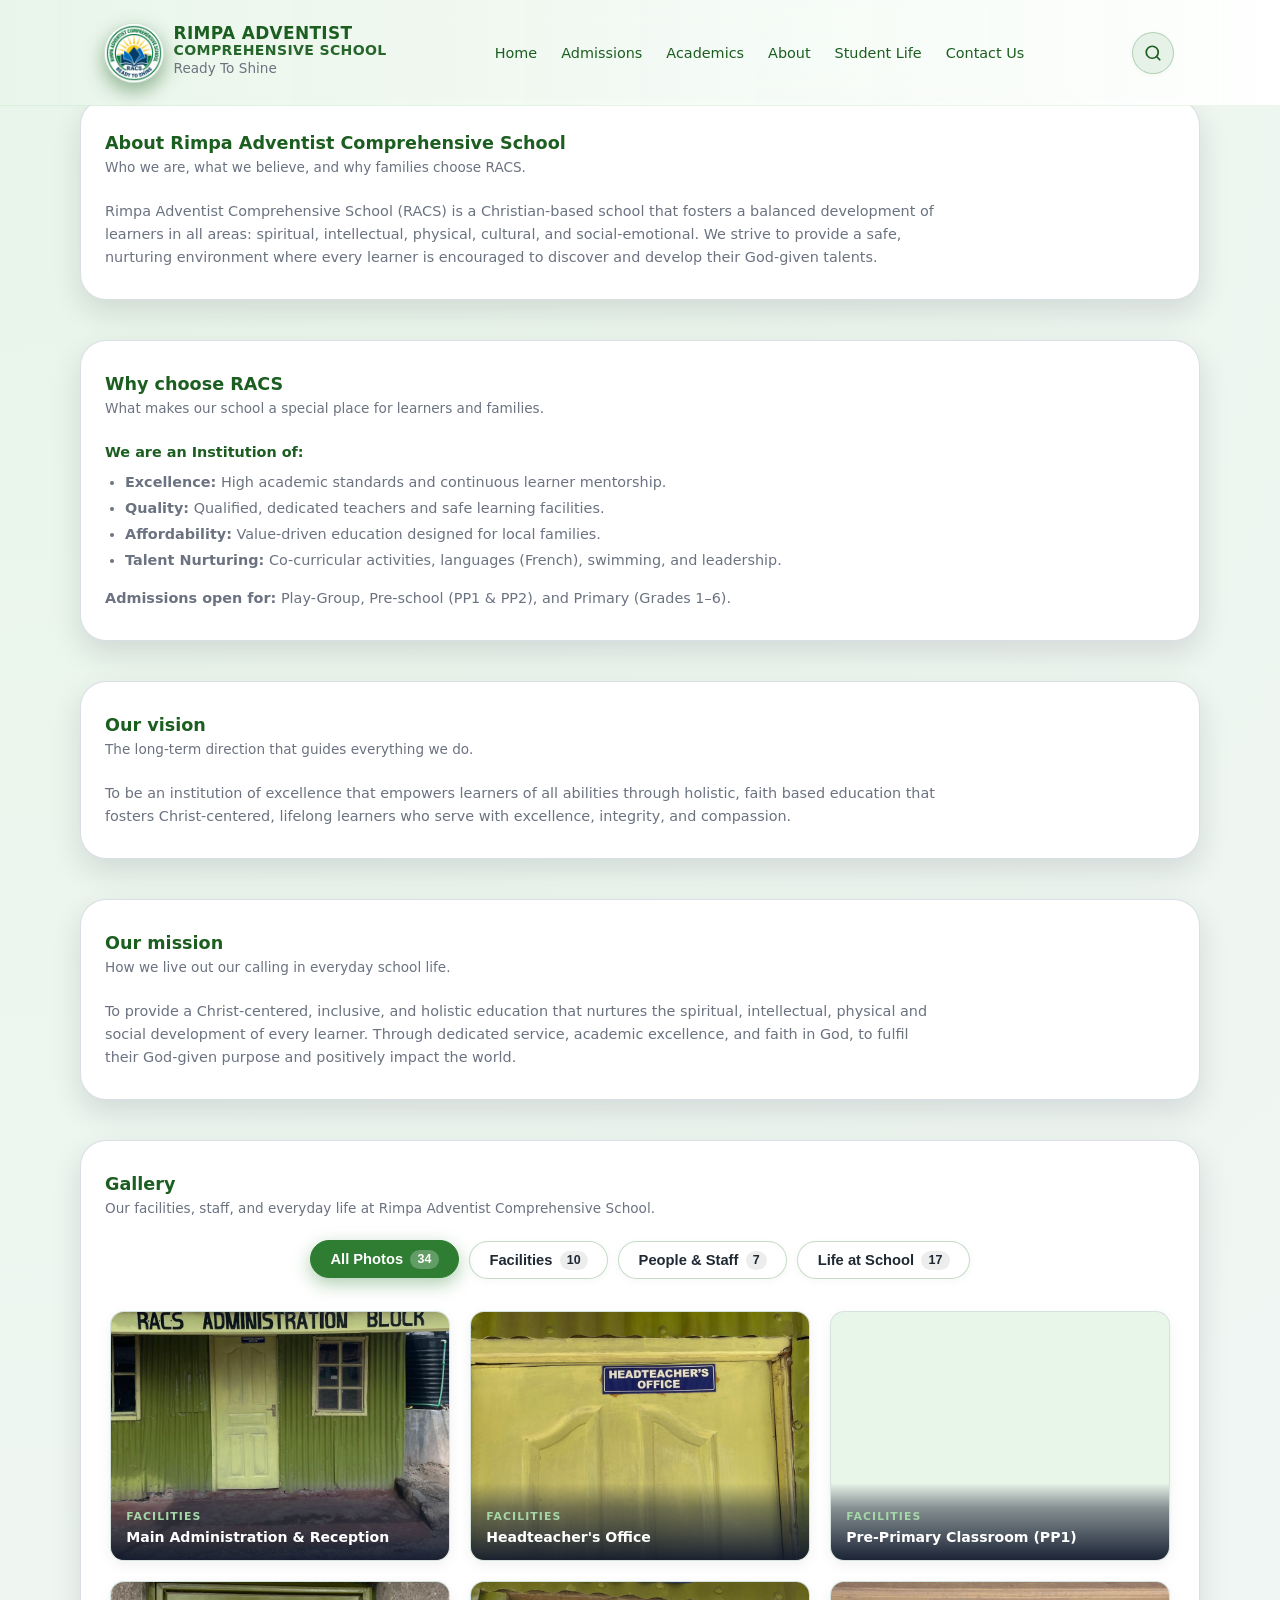
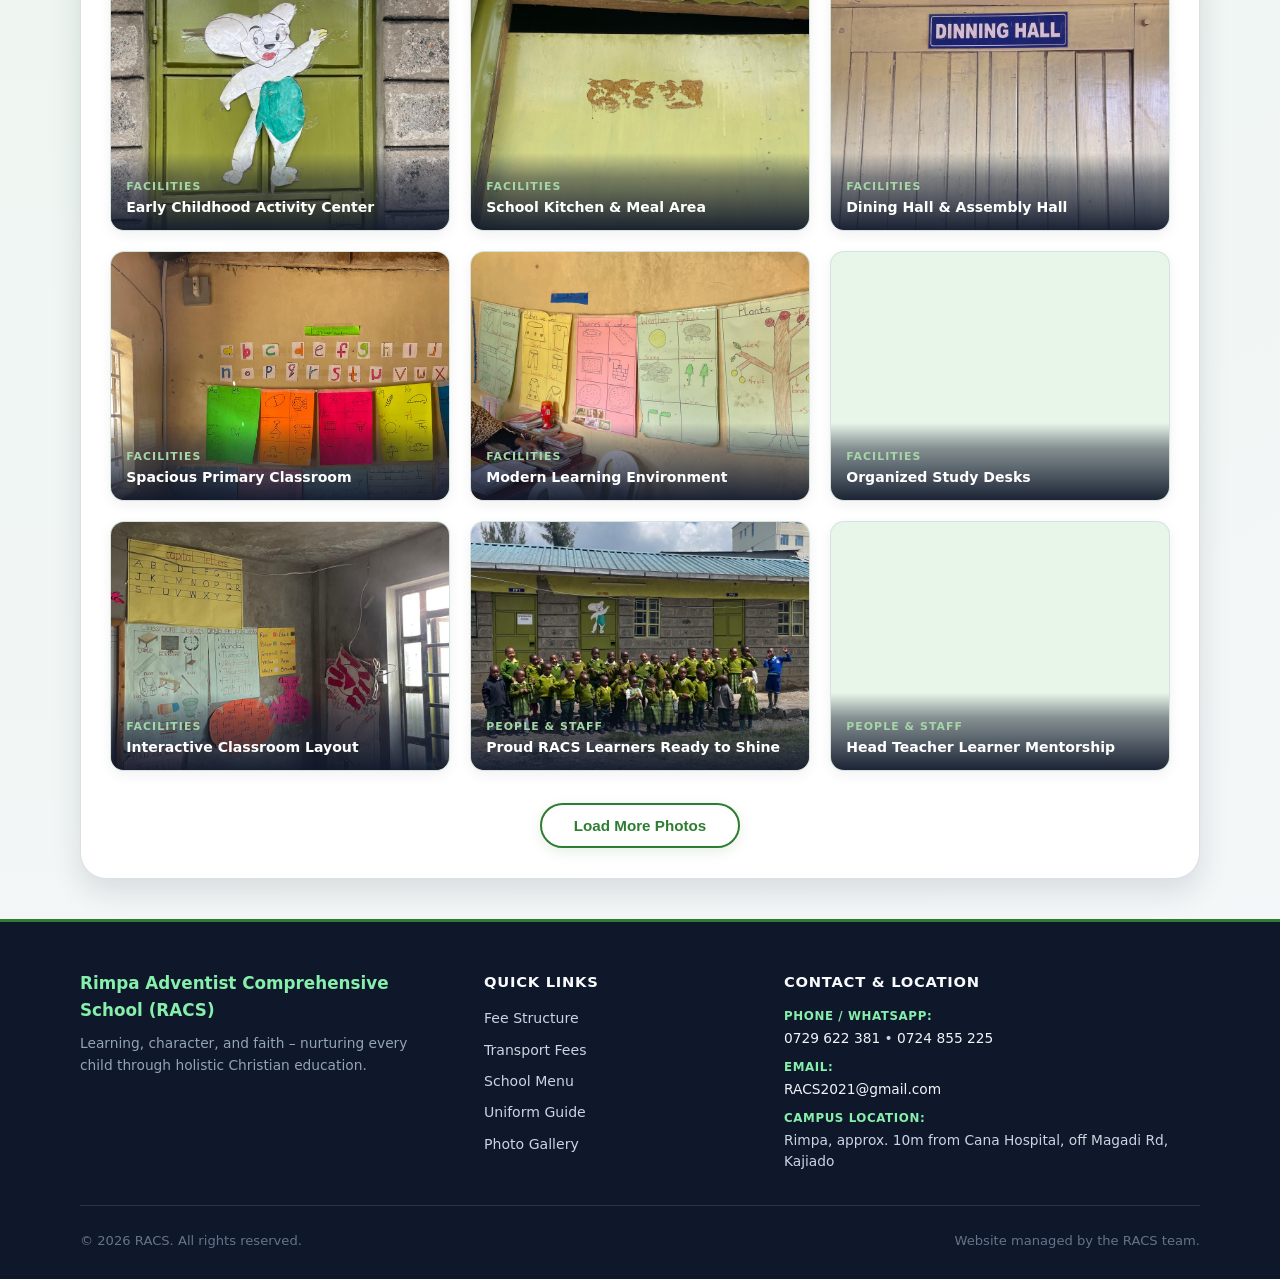
==== commit e5c36d9b: "Create dedicated Contact Us page, remove contact from About section, update navbar across all pages," ====
--- a/about.html
+++ b/about.html
@@ -67,9 +67,6 @@
                                 <a href="about.html#gallery">
                                     Gallery
                                 </a>
-                                <a href="#contact">
-                                    Contact us
-                                </a>
                             </div>
                         </li>
                         <li class="ql-item">
@@ -89,7 +86,9 @@
                                 </a>
                             </div>
                         </li>
-
+                        <li class="ql-item">
+                            <a href="contact.html" class="ql-link">Contact Us</a>
+                        </li>
                     </ul>
                 </div>
                 <div class="nav-controls">
@@ -483,44 +482,6 @@
                 </div>
             </section>
 
-            <!-- Contact & Location section -->
-            <section id="contact" class="section-shell" aria-labelledby="contact-heading">
-                <div class="section-header">
-                    <div>
-                        <h2 id="contact-heading" class="section-title">Contact &amp; Location</h2>
-                        <p class="section-subtitle">
-                            Get in touch with Rimpa Adventist Comprehensive School or visit our campus.
-                        </p>
-                    </div>
-                </div>
-                <div style="font-size: 0.95rem; color: var(--text-muted); max-width: 52rem; line-height: 1.8;">
-                    <p>
-                        For enquiries about admissions, fees, transport routes, or general school information, please reach out to us using the contact details below or visit our administration office.
-                    </p>
-                    <div style="margin-top: 1.25rem; display: grid; grid-template-columns: repeat(auto-fit, minmax(240px, 1fr)); gap: 1rem;">
-                        <div style="padding: 1.2rem; background: #f8fafc; border: 1px solid #e2e8f0; border-radius: 14px;">
-                            <h3 style="font-size: 0.92rem; font-weight: 750; color: var(--green-dark); text-transform: uppercase; letter-spacing: 0.04em; margin-bottom: 0.4rem;">Phone / WhatsApp</h3>
-                            <p style="margin: 0; color: var(--text-main); font-weight: 600;">
-                                <a href="tel:+254729622381" style="color: var(--green-dark); text-decoration: none;">0729 622 381</a><br>
-                                <a href="tel:+254724855225" style="color: var(--green-dark); text-decoration: none;">0724 855 225</a>
-                            </p>
-                        </div>
-                        <div style="padding: 1.2rem; background: #f8fafc; border: 1px solid #e2e8f0; border-radius: 14px;">
-                            <h3 style="font-size: 0.92rem; font-weight: 750; color: var(--green-dark); text-transform: uppercase; letter-spacing: 0.04em; margin-bottom: 0.4rem;">Official Email</h3>
-                            <p style="margin: 0; color: var(--text-main); font-weight: 600;">
-                                <a href="mailto:RACS2021@gmail.com" style="color: var(--green-dark); text-decoration: none;">RACS2021@gmail.com</a>
-                            </p>
-                        </div>
-                        <div style="padding: 1.2rem; background: #f8fafc; border: 1px solid #e2e8f0; border-radius: 14px;">
-                            <h3 style="font-size: 0.92rem; font-weight: 750; color: var(--green-dark); text-transform: uppercase; letter-spacing: 0.04em; margin-bottom: 0.4rem;">Campus Location</h3>
-                            <p style="margin: 0; color: var(--text-main);">
-                                Rimpa Adventist Comprehensive School,<br>
-                                Approximately 10 metres from Cana Hospital, off Magadi Road, Kajiado County.
-                            </p>
-                        </div>
-                    </div>
-                </div>
-            </section>
         </main>
 
         <!-- Full-screen lightbox viewer -->
--- a/style.css
+++ b/style.css
@@ -1749,6 +1749,644 @@
 }
 
 /* ==========================================================================
+   Contact Page Styles
+   ========================================================================== */
+.contact-hero-card {
+    position: relative;
+    background: linear-gradient(135deg, rgba(255, 255, 255, 0.95), rgba(240, 253, 244, 0.92));
+    border-radius: 26px;
+    padding: 2.5rem 2rem 2.2rem;
+    margin-bottom: 2.2rem;
+    border: 1px solid rgba(148, 163, 184, 0.35);
+    box-shadow: var(--shadow-soft);
+    overflow: hidden;
+}
+
+.contact-hero-card::before {
+    content: "";
+    position: absolute;
+    top: -60px;
+    right: -60px;
+    width: 220px;
+    height: 220px;
+    background: radial-gradient(circle, rgba(165, 214, 167, 0.35) 0%, rgba(255, 255, 255, 0) 70%);
+    border-radius: 50%;
+    pointer-events: none;
+}
+
+.contact-badge {
+    display: inline-flex;
+    align-items: center;
+    gap: 0.4rem;
+    font-size: 0.78rem;
+    font-weight: 700;
+    text-transform: uppercase;
+    letter-spacing: 0.08em;
+    color: var(--green-dark);
+    background: rgba(46, 125, 50, 0.1);
+    border: 1px solid rgba(46, 125, 50, 0.2);
+    padding: 0.3rem 0.85rem;
+    border-radius: 999px;
+    margin-bottom: 0.85rem;
+}
+
+.contact-hero-title {
+    font-size: clamp(1.8rem, 3.5vw, 2.5rem);
+    font-weight: 800;
+    color: var(--green-dark);
+    line-height: 1.2;
+    margin-bottom: 0.75rem;
+    letter-spacing: -0.01em;
+}
+
+.contact-hero-subtitle {
+    font-size: 1.05rem;
+    color: var(--text-muted);
+    max-width: 48rem;
+    line-height: 1.65;
+    margin-bottom: 1.25rem;
+}
+
+.contact-hero-quick-links {
+    display: flex;
+    flex-wrap: wrap;
+    gap: 0.75rem;
+    margin-top: 1rem;
+}
+
+.contact-quick-pill {
+    display: inline-flex;
+    align-items: center;
+    gap: 0.45rem;
+    font-size: 0.85rem;
+    font-weight: 600;
+    color: var(--green-dark);
+    background: #ffffff;
+    border: 1px solid #cbd5e1;
+    padding: 0.45rem 1rem;
+    border-radius: 999px;
+    transition: all 0.18s ease;
+}
+
+.contact-quick-pill:hover {
+    border-color: var(--green-main);
+    background: #f0fdf4;
+    transform: translateY(-1px);
+}
+
+/* Contact Cards Grid */
+.contact-cards-grid {
+    display: grid;
+    grid-template-columns: repeat(auto-fit, minmax(240px, 1fr));
+    gap: 1.25rem;
+    margin-bottom: 2.2rem;
+}
+
+.contact-card {
+    background: #ffffff;
+    border-radius: 18px;
+    border: 1px solid rgba(148, 163, 184, 0.35);
+    box-shadow: 0 4px 18px rgba(15, 23, 42, 0.05);
+    padding: 1.5rem;
+    display: flex;
+    flex-direction: column;
+    justify-content: space-between;
+    transition: transform 0.22s ease, box-shadow 0.22s ease, border-color 0.22s ease;
+}
+
+.contact-card:hover {
+    transform: translateY(-3px);
+    box-shadow: 0 12px 28px rgba(15, 23, 42, 0.09);
+    border-color: rgba(46, 125, 50, 0.35);
+}
+
+.contact-card-header {
+    display: flex;
+    align-items: center;
+    gap: 0.85rem;
+    margin-bottom: 1rem;
+}
+
+.contact-card-icon {
+    width: 44px;
+    height: 44px;
+    border-radius: 12px;
+    background: #e8f5e9;
+    color: var(--green-dark);
+    display: flex;
+    align-items: center;
+    justify-content: center;
+    flex-shrink: 0;
+}
+
+.contact-card-label {
+    font-size: 0.76rem;
+    font-weight: 750;
+    text-transform: uppercase;
+    letter-spacing: 0.06em;
+    color: #64748b;
+}
+
+.contact-card-heading {
+    font-size: 1.05rem;
+    font-weight: 750;
+    color: var(--green-dark);
+    line-height: 1.3;
+}
+
+.contact-card-body {
+    flex: 1;
+    font-size: 0.92rem;
+    color: var(--text-main);
+    line-height: 1.6;
+    margin-bottom: 1.25rem;
+}
+
+.contact-card-body a {
+    color: var(--green-dark);
+    font-weight: 650;
+    text-decoration: underline;
+    text-decoration-color: rgba(46, 125, 50, 0.3);
+    transition: color 0.15s ease, text-decoration-color 0.15s ease;
+}
+
+.contact-card-body a:hover {
+    color: var(--green-main);
+    text-decoration-color: var(--green-main);
+}
+
+.contact-card-subtext {
+    font-size: 0.82rem;
+    color: var(--text-muted);
+    margin-top: 0.4rem;
+}
+
+.contact-card-btn {
+    display: inline-flex;
+    align-items: center;
+    justify-content: center;
+    gap: 0.45rem;
+    font-size: 0.85rem;
+    font-weight: 650;
+    padding: 0.55rem 1rem;
+    border-radius: 999px;
+    background: #f0fdf4;
+    color: var(--green-dark);
+    border: 1px solid #bbf7d0;
+    text-align: center;
+    width: 100%;
+    transition: all 0.18s ease;
+}
+
+.contact-card-btn:hover {
+    background: var(--green-dark);
+    color: #ffffff;
+    border-color: var(--green-dark);
+}
+
+.contact-card-badge-open {
+    display: inline-flex;
+    align-items: center;
+    gap: 0.4rem;
+    font-size: 0.82rem;
+    font-weight: 700;
+    color: #166534;
+    background: #dcfce7;
+    border: 1px solid #86efac;
+    padding: 0.5rem 0.9rem;
+    border-radius: 999px;
+    width: 100%;
+    justify-content: center;
+}
+
+.status-dot {
+    width: 8px;
+    height: 8px;
+    border-radius: 50%;
+    background: #22c55e;
+    box-shadow: 0 0 0 2px rgba(34, 197, 94, 0.25);
+    animation: statusPulse 2s infinite;
+}
+
+@keyframes statusPulse {
+    0%, 100% { opacity: 1; transform: scale(1); }
+    50% { opacity: 0.6; transform: scale(0.9); }
+}
+
+/* WhatsApp Prominent Banner */
+.whatsapp-cta-card {
+    background: linear-gradient(135deg, #f0fdf4 0%, #e8f5e9 100%);
+    border: 1.5px solid #86efac;
+    border-radius: 20px;
+    padding: 1.5rem 1.75rem;
+    display: flex;
+    align-items: center;
+    justify-content: space-between;
+    gap: 1.5rem;
+    margin-bottom: 2.5rem;
+    box-shadow: 0 6px 20px rgba(37, 211, 102, 0.1);
+}
+
+.whatsapp-cta-info {
+    display: flex;
+    align-items: center;
+    gap: 1rem;
+}
+
+.whatsapp-cta-icon {
+    width: 52px;
+    height: 52px;
+    border-radius: 14px;
+    background: #25D366;
+    color: #ffffff;
+    display: flex;
+    align-items: center;
+    justify-content: center;
+    flex-shrink: 0;
+    box-shadow: 0 4px 12px rgba(37, 211, 102, 0.35);
+}
+
+.whatsapp-cta-title {
+    font-size: 1.15rem;
+    font-weight: 750;
+    color: #14532d;
+    margin-bottom: 0.2rem;
+}
+
+.whatsapp-cta-text {
+    font-size: 0.9rem;
+    color: #374151;
+    max-width: 38rem;
+    line-height: 1.5;
+}
+
+.whatsapp-btn {
+    display: inline-flex;
+    align-items: center;
+    gap: 0.55rem;
+    background: #25D366;
+    color: #ffffff;
+    font-size: 0.95rem;
+    font-weight: 750;
+    padding: 0.75rem 1.6rem;
+    border-radius: 999px;
+    border: none;
+    box-shadow: 0 4px 14px rgba(37, 211, 102, 0.32);
+    white-space: nowrap;
+    transition: background 0.18s ease, transform 0.18s ease, box-shadow 0.18s ease;
+}
+
+.whatsapp-btn:hover {
+    background: #20ba59;
+    transform: translateY(-2px);
+    box-shadow: 0 6px 20px rgba(37, 211, 102, 0.42);
+    color: #ffffff;
+}
+
+/* Form Styles */
+.contact-form-shell {
+    background: #ffffff;
+    border-radius: 22px;
+    padding: 2.2rem 2rem;
+    border: 1px solid rgba(148, 163, 184, 0.35);
+    box-shadow: var(--shadow-soft);
+    margin-bottom: 2.5rem;
+}
+
+.form-grid {
+    display: grid;
+    grid-template-columns: repeat(2, 1fr);
+    gap: 1.25rem 1.5rem;
+    margin-bottom: 1.5rem;
+}
+
+.form-group {
+    display: flex;
+    flex-direction: column;
+}
+
+.form-group-full {
+    grid-column: 1 / -1;
+}
+
+.form-label {
+    font-size: 0.88rem;
+    font-weight: 650;
+    color: var(--green-dark);
+    margin-bottom: 0.45rem;
+    display: flex;
+    align-items: center;
+    justify-content: space-between;
+}
+
+.required-mark {
+    color: #dc2626;
+    font-weight: 800;
+}
+
+.form-control {
+    width: 100%;
+    padding: 0.78rem 1rem;
+    border-radius: 12px;
+    border: 1.5px solid #cbd5e1;
+    font-size: 0.94rem;
+    font-family: inherit;
+    color: var(--text-main);
+    background: #f8fafc;
+    transition: border-color 0.18s ease, box-shadow 0.18s ease, background 0.18s ease;
+}
+
+.form-control:focus {
+    outline: none;
+    border-color: var(--green-main);
+    background: #ffffff;
+    box-shadow: 0 0 0 3px rgba(46, 125, 50, 0.18);
+}
+
+.form-control.is-invalid {
+    border-color: #ef4444;
+    background: #fff8f8;
+}
+
+.form-control.is-invalid:focus {
+    box-shadow: 0 0 0 3px rgba(239, 68, 68, 0.18);
+}
+
+.form-error {
+    font-size: 0.8rem;
+    color: #dc2626;
+    margin-top: 0.3rem;
+    display: none;
+    font-weight: 500;
+}
+
+.form-control.is-invalid + .form-error {
+    display: block;
+}
+
+textarea.form-control {
+    resize: vertical;
+    min-height: 120px;
+}
+
+.form-actions {
+    display: flex;
+    align-items: center;
+    justify-content: space-between;
+    flex-wrap: wrap;
+    gap: 1rem;
+    margin-top: 1rem;
+}
+
+.contact-submit-btn {
+    display: inline-flex;
+    align-items: center;
+    justify-content: center;
+    gap: 0.6rem;
+    background: var(--green-dark);
+    color: #ffffff;
+    font-size: 0.95rem;
+    font-weight: 750;
+    padding: 0.85rem 2.2rem;
+    border-radius: 999px;
+    border: none;
+    cursor: pointer;
+    box-shadow: 0 4px 14px rgba(27, 94, 32, 0.25);
+    transition: background 0.18s ease, transform 0.15s ease, box-shadow 0.18s ease;
+}
+
+.contact-submit-btn:hover:not(:disabled) {
+    background: var(--green-main);
+    transform: translateY(-1px);
+    box-shadow: 0 6px 18px rgba(27, 94, 32, 0.35);
+}
+
+.contact-submit-btn:disabled {
+    opacity: 0.65;
+    cursor: not-allowed;
+    transform: none;
+}
+
+.submit-btn-spinner {
+    display: none;
+    width: 16px;
+    height: 16px;
+    border: 2px solid rgba(255, 255, 255, 0.4);
+    border-top-color: #ffffff;
+    border-radius: 50%;
+    animation: btnSpin 0.7s linear infinite;
+}
+
+@keyframes btnSpin {
+    to { transform: rotate(360deg); }
+}
+
+.form-privacy-note {
+    font-size: 0.82rem;
+    color: var(--text-muted);
+}
+
+.form-status-alert {
+    display: none;
+    padding: 1rem 1.25rem;
+    border-radius: 12px;
+    font-size: 0.92rem;
+    line-height: 1.55;
+    margin-bottom: 1.5rem;
+}
+
+.form-status-alert.is-success {
+    display: block;
+    background: #ecfdf5;
+    border: 1px solid #6ee7b7;
+    color: #065f46;
+}
+
+.form-status-alert.is-info {
+    display: block;
+    background: #f0fdf4;
+    border: 1px solid #86efac;
+    color: #166534;
+}
+
+.form-status-alert.is-error {
+    display: block;
+    background: #fef2f2;
+    border: 1px solid #fca5a5;
+    color: #991b1b;
+}
+
+/* Admissions CTA Banner */
+.admissions-cta-banner {
+    background: linear-gradient(135deg, #1b5e20 0%, #2e7d32 100%);
+    border-radius: 22px;
+    padding: 2.2rem 2rem;
+    color: #ffffff;
+    margin-bottom: 2.5rem;
+    box-shadow: 0 10px 28px rgba(27, 94, 32, 0.28);
+    position: relative;
+    overflow: hidden;
+}
+
+.admissions-cta-banner::after {
+    content: "";
+    position: absolute;
+    bottom: -40px;
+    right: -40px;
+    width: 200px;
+    height: 200px;
+    background: radial-gradient(circle, rgba(253, 216, 53, 0.25) 0%, rgba(253, 216, 53, 0) 70%);
+    border-radius: 50%;
+    pointer-events: none;
+}
+
+.admissions-cta-content {
+    max-width: 48rem;
+    position: relative;
+    z-index: 1;
+}
+
+.admissions-cta-badge {
+    display: inline-block;
+    font-size: 0.76rem;
+    font-weight: 750;
+    letter-spacing: 0.08em;
+    text-transform: uppercase;
+    color: #1b5e20;
+    background: var(--accent-gold);
+    padding: 0.25rem 0.75rem;
+    border-radius: 999px;
+    margin-bottom: 0.85rem;
+}
+
+.admissions-cta-title {
+    font-size: clamp(1.4rem, 2.5vw, 1.85rem);
+    font-weight: 800;
+    color: #ffffff;
+    margin-bottom: 0.5rem;
+}
+
+.admissions-cta-text {
+    font-size: 0.96rem;
+    color: rgba(255, 255, 255, 0.92);
+    line-height: 1.6;
+    margin-bottom: 1.4rem;
+}
+
+.admissions-cta-actions {
+    display: flex;
+    flex-wrap: wrap;
+    gap: 0.85rem;
+}
+
+.btn-cta-gold {
+    display: inline-flex;
+    align-items: center;
+    gap: 0.45rem;
+    background: var(--accent-gold);
+    color: #1f2933;
+    font-weight: 750;
+    font-size: 0.92rem;
+    padding: 0.75rem 1.6rem;
+    border-radius: 999px;
+    box-shadow: 0 4px 12px rgba(0, 0, 0, 0.15);
+    transition: background 0.18s ease, transform 0.15s ease;
+}
+
+.btn-cta-gold:hover {
+    background: #fbc02d;
+    transform: translateY(-2px);
+}
+
+.btn-cta-outline {
+    display: inline-flex;
+    align-items: center;
+    gap: 0.45rem;
+    background: transparent;
+    color: #ffffff;
+    font-weight: 650;
+    font-size: 0.92rem;
+    padding: 0.75rem 1.4rem;
+    border-radius: 999px;
+    border: 1.5px solid rgba(255, 255, 255, 0.6);
+    transition: all 0.18s ease;
+}
+
+.btn-cta-outline:hover {
+    background: rgba(255, 255, 255, 0.15);
+    border-color: #ffffff;
+}
+
+/* FAQ Accordion */
+.faq-accordion {
+    display: flex;
+    flex-direction: column;
+    gap: 0.85rem;
+}
+
+.faq-item {
+    background: #ffffff;
+    border-radius: 14px;
+    border: 1px solid rgba(148, 163, 184, 0.35);
+    overflow: hidden;
+    transition: border-color 0.18s ease, box-shadow 0.18s ease;
+}
+
+.faq-item:hover {
+    border-color: rgba(46, 125, 50, 0.4);
+}
+
+.faq-item[open] {
+    border-color: var(--green-main);
+    box-shadow: 0 4px 16px rgba(46, 125, 50, 0.08);
+}
+
+.faq-summary {
+    list-style: none;
+    padding: 1.15rem 1.35rem;
+    font-weight: 700;
+    font-size: 0.98rem;
+    color: var(--green-dark);
+    display: flex;
+    align-items: center;
+    justify-content: space-between;
+    gap: 1rem;
+    cursor: pointer;
+    user-select: none;
+}
+
+.faq-summary::-webkit-details-marker {
+    display: none;
+}
+
+.faq-chevron {
+    width: 20px;
+    height: 20px;
+    flex-shrink: 0;
+    transition: transform 0.22s ease;
+    color: var(--green-main);
+}
+
+.faq-item[open] .faq-chevron {
+    transform: rotate(180deg);
+}
+
+.faq-content {
+    padding: 0 1.35rem 1.25rem;
+    font-size: 0.92rem;
+    color: var(--text-main);
+    line-height: 1.65;
+    border-top: 1px solid #f1f5f9;
+    padding-top: 0.85rem;
+}
+
+.faq-content a {
+    color: var(--green-main);
+    font-weight: 650;
+    text-decoration: underline;
+}
+
+/* ==========================================================================
    Responsive Breakpoints & Mobile Optimization
    ========================================================================== */
 @media (max-width: 920px) {
@@ -1848,6 +2486,27 @@
         top: 80px;
     }
 
+    .whatsapp-cta-card {
+        flex-direction: column;
+        align-items: flex-start;
+        padding: 1.35rem 1.25rem;
+    }
+
+    .whatsapp-cta-info {
+        flex-direction: column;
+        align-items: flex-start;
+        gap: 0.75rem;
+    }
+
+    .whatsapp-btn {
+        width: 100%;
+        justify-content: center;
+    }
+
+    .form-grid {
+        grid-template-columns: 1fr;
+    }
+
     .footer-inner {
         grid-template-columns: 1fr;
         gap: 2rem;
@@ -1868,6 +2527,44 @@
         font-size: 0.78rem;
     }
 
+    .contact-hero-card {
+        padding: 1.5rem 1.1rem;
+        margin-bottom: 1.5rem;
+    }
+
+    .contact-cards-grid {
+        grid-template-columns: 1fr;
+        gap: 1rem;
+    }
+
+    .contact-form-shell {
+        padding: 1.4rem 1.1rem;
+    }
+
+    .form-actions {
+        flex-direction: column;
+        align-items: stretch;
+    }
+
+    .contact-submit-btn {
+        width: 100%;
+    }
+
+    .admissions-cta-banner {
+        padding: 1.5rem 1.1rem;
+    }
+
+    .admissions-cta-actions {
+        flex-direction: column;
+        width: 100%;
+    }
+
+    .btn-cta-gold,
+    .btn-cta-outline {
+        width: 100%;
+        justify-content: center;
+    }
+
     .section-shell {
         border-radius: 18px;
         padding: 1.35rem 1rem 1.5rem;
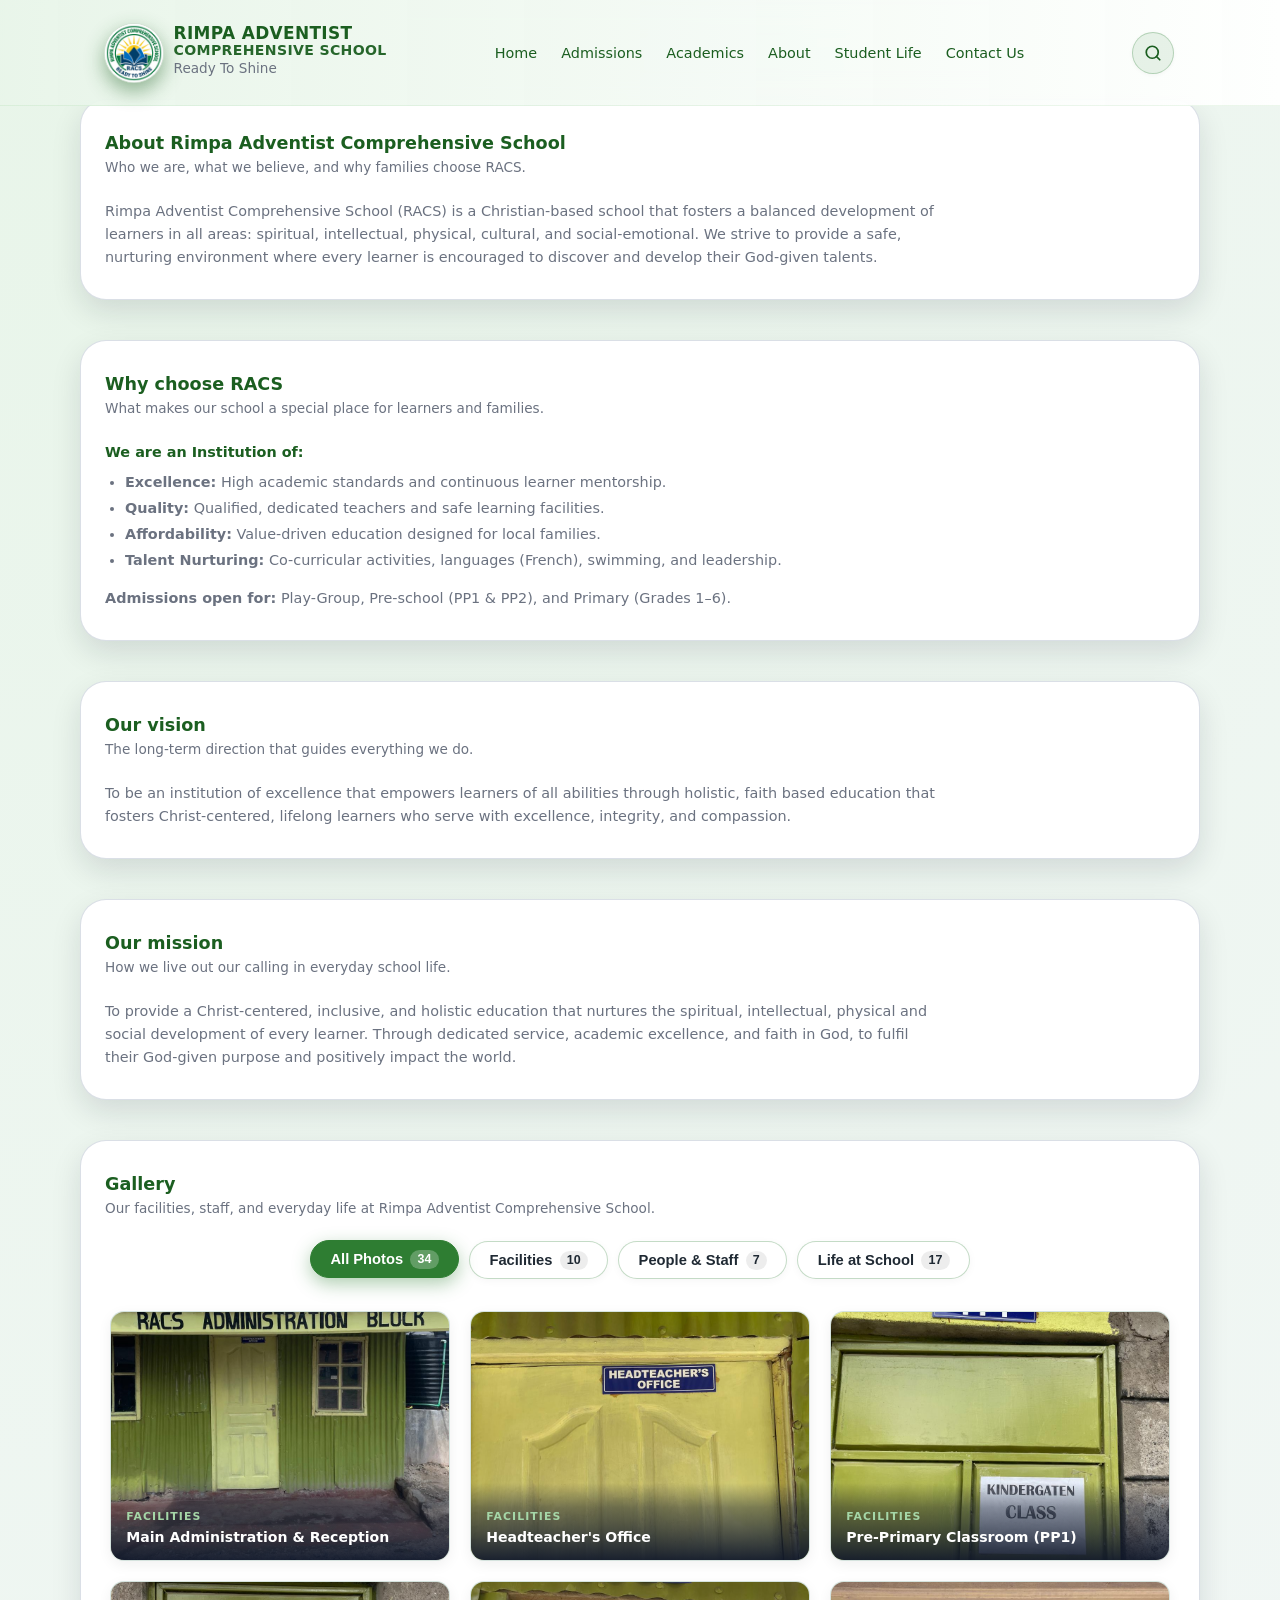
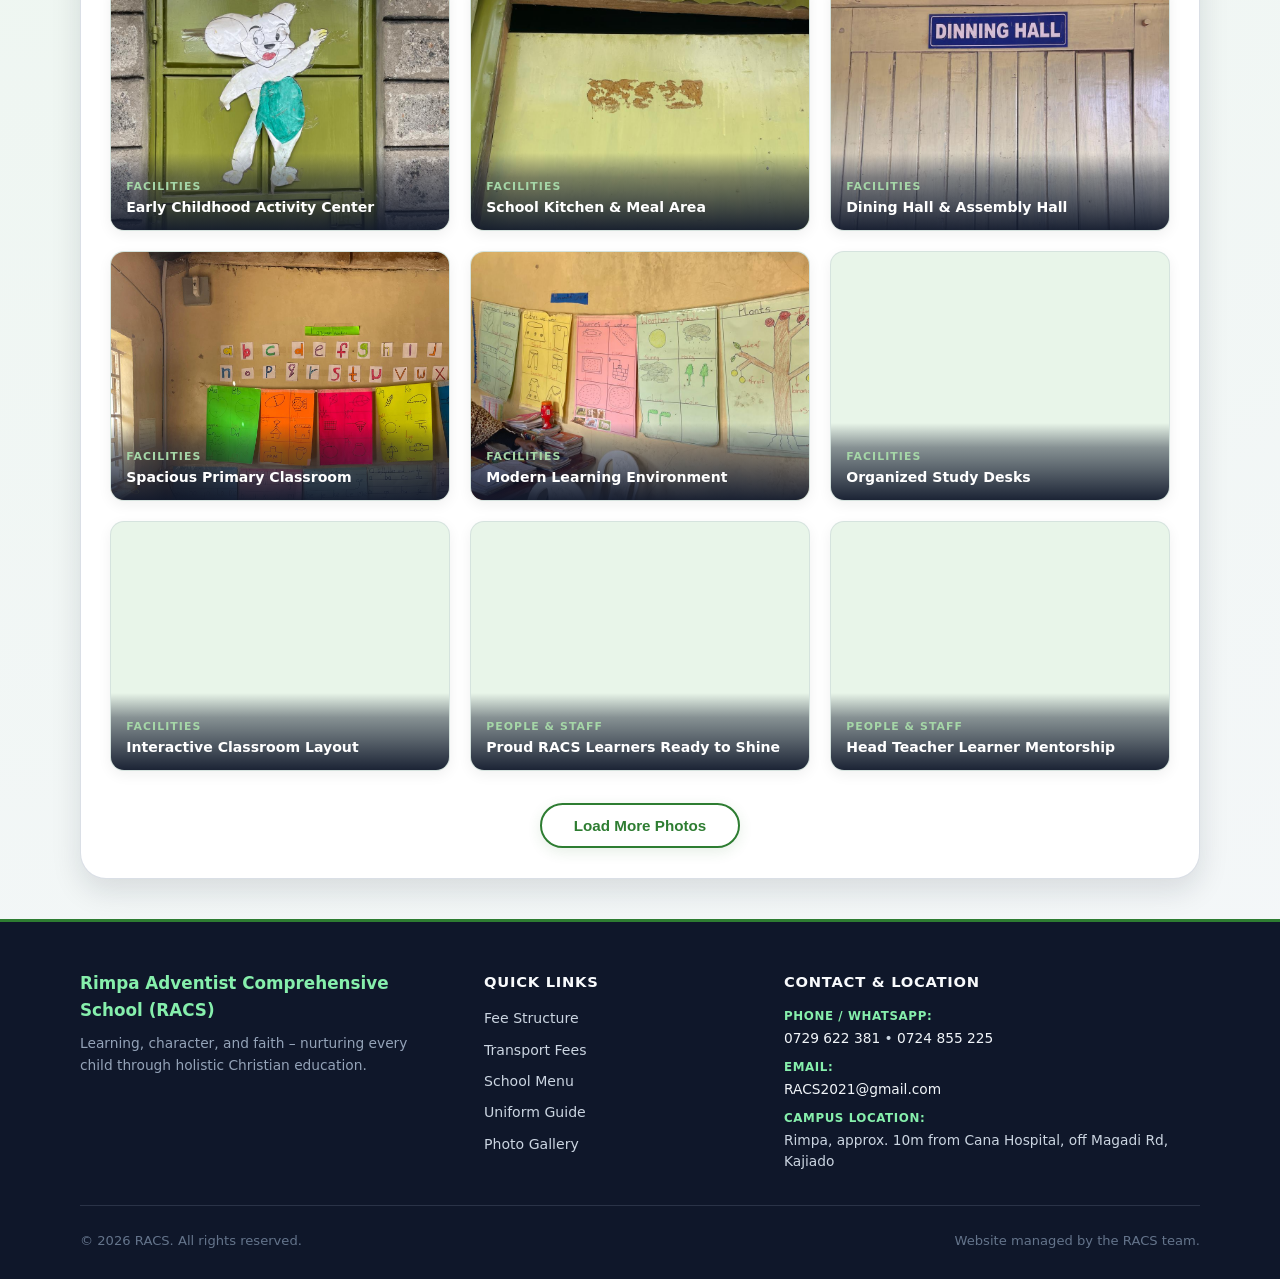
==== commit 7fa9f59d: "Fix iPad navigation drawer expansion, remove page clipping, and bust stylesheet cache" ====
--- a/about.html
+++ b/about.html
@@ -4,7 +4,7 @@
     <meta charset="UTF-8">
     <meta name="viewport" content="width=device-width, initial-scale=1.0">
     <title>About Us | Rimpa Adventist Comprehensive School (RACS)</title>
-    <link rel="stylesheet" href="style.css">
+    <link rel="stylesheet" href="style.css?v=2.2">
     <link rel="icon" type="image/png" sizes="32x32" href="images/favicon.png">
     <link rel="icon" type="image/png" sizes="16x16" href="images/favicon.png">
     <link rel="apple-touch-icon" sizes="180x180" href="images/favicon.png">
--- a/style.css
+++ b/style.css
@@ -45,11 +45,11 @@
 .nav-overlay {
     position: fixed;
     inset: 0;
-    background: rgba(15, 23, 42, 0.42);
+    background: rgba(15, 23, 42, 0.48);
     opacity: 0;
     visibility: hidden;
-    transition: opacity 0.22s ease, visibility 0.22s ease;
-    z-index: 50;
+    transition: opacity 0.25s ease, visibility 0.25s ease;
+    z-index: 999;
 }
 
 body.nav-open .nav-overlay {
@@ -62,8 +62,8 @@
 }
 
 body.nav-open .page {
-    max-height: 100vh;
-    overflow: hidden;
+    max-height: none;
+    overflow: visible;
 }
 
 /* Header / Navigation */
@@ -72,8 +72,9 @@
     top: 0;
     left: 0;
     right: 0;
-    z-index: 10;
+    z-index: 1000;
     backdrop-filter: blur(14px);
+    -webkit-backdrop-filter: blur(14px);
     background: linear-gradient(to right, rgba(232, 245, 233, 0.88), rgba(255, 255, 255, 0.92));
     border-bottom: 1px solid rgba(76, 175, 80, 0.1);
 }
@@ -574,11 +575,31 @@
 
 .nav-toggle span {
     display: block;
-    width: 16px;
+    width: 18px;
     height: 2px;
     border-radius: 999px;
     background: var(--green-dark);
     margin: 2px 0;
+    transition: transform 0.25s ease, opacity 0.2s ease;
+}
+
+body.nav-open .nav-toggle {
+    background: #ffffff;
+    border-color: var(--green-main);
+    box-shadow: 0 4px 14px rgba(0, 0, 0, 0.12);
+}
+
+body.nav-open .nav-toggle span:nth-child(1) {
+    transform: translateY(6px) rotate(45deg);
+}
+
+body.nav-open .nav-toggle span:nth-child(2) {
+    opacity: 0;
+    transform: scaleX(0);
+}
+
+body.nav-open .nav-toggle span:nth-child(3) {
+    transform: translateY(-6px) rotate(-45deg);
 }
 
 .nav-links a {
@@ -1825,13 +1846,8 @@
     border: 1px solid #cbd5e1;
     padding: 0.45rem 1rem;
     border-radius: 999px;
-    transition: all 0.18s ease;
-}
-
-.contact-quick-pill:hover {
-    border-color: var(--green-main);
-    background: #f0fdf4;
-    transform: translateY(-1px);
+    cursor: default;
+    user-select: none;
 }
 
 /* Contact Cards Grid */
@@ -1942,6 +1958,18 @@
     background: var(--green-dark);
     color: #ffffff;
     border-color: var(--green-dark);
+}
+
+.contact-card-btn.contact-card-btn-static {
+    cursor: default;
+    pointer-events: none;
+    user-select: none;
+}
+
+.contact-card-btn.contact-card-btn-static:hover {
+    background: #f0fdf4;
+    color: var(--green-dark);
+    border-color: #bbf7d0;
 }
 
 .contact-card-badge-open {
@@ -2188,11 +2216,12 @@
 
 .form-status-alert {
     display: none;
-    padding: 1rem 1.25rem;
+    padding: 1.15rem 1.25rem;
     border-radius: 12px;
     font-size: 0.92rem;
     line-height: 1.55;
-    margin-bottom: 1.5rem;
+    margin-top: 1.25rem;
+    margin-bottom: 0.5rem;
 }
 
 .form-status-alert.is-success {
@@ -2386,17 +2415,57 @@
     text-decoration: underline;
 }
 
-/* ==========================================================================
-   Responsive Breakpoints & Mobile Optimization
-   ========================================================================== */
-@media (max-width: 920px) {
+/* Medium desktop & tablet landscape navigation optimization */
+@media (min-width: 1025px) and (max-width: 1200px) {
     .nav {
-        min-height: 80px;
-        padding: 0.75rem 1.25rem;
+        gap: 0.85rem;
+        padding: 0.9rem 1.1rem;
+    }
+    .brand-title {
+        font-size: 0.96rem;
+    }
+    .brand-title-line-2 {
+        font-size: 0.82rem;
+    }
+    .ql-main-links {
+        gap: 0.75rem;
+        font-size: 0.86rem;
+    }
+}
+
+@media (max-width: 1024px) {
+    header {
+        /* Remove backdrop-filter on mobile/tablet so iOS WebKit does not clip fixed drawers */
+        backdrop-filter: none !important;
+        -webkit-backdrop-filter: none !important;
+        background: rgba(255, 255, 255, 0.98);
+        box-shadow: 0 2px 10px rgba(0, 0, 0, 0.05);
+    }
+
+    body.nav-open header {
+        height: 100vh !important;
+        height: 100dvh !important;
+        bottom: 0 !important;
+        pointer-events: none !important;
+        background: transparent !important;
+        border-bottom: none !important;
+        box-shadow: none !important;
+    }
+
+    .nav {
+        min-height: 76px;
+        padding: 0.65rem 1.15rem;
+    }
+
+    .nav-controls {
+        z-index: 1002;
+        position: relative;
+        pointer-events: auto;
     }
 
     .nav-toggle {
         display: flex;
+        pointer-events: auto;
     }
 
     .nav-links {
@@ -2404,34 +2473,45 @@
         top: 0;
         right: 0;
         bottom: 0;
-        width: min(320px, 84vw);
+        width: min(380px, 86vw);
+        height: 100vh;
+        height: 100dvh;
         background: #ffffff;
+        display: flex;
         flex-direction: column;
         align-items: stretch;
         gap: 0;
-        padding: 5.5rem 1.5rem 2.5rem;
+        padding: 5.5rem 1.4rem 2.5rem;
         box-shadow: -12px 0 35px rgba(15, 23, 42, 0.22);
         transform: translateX(100%);
         transition: transform 0.3s cubic-bezier(0.16, 1, 0.3, 1);
-        z-index: 100;
+        z-index: 1001;
         overflow-y: auto;
+        -webkit-overflow-scrolling: touch;
+        pointer-events: auto;
     }
 
     body.nav-open .nav-links {
         transform: translateX(0);
-    }
-
-    .ql-nav {
+        pointer-events: auto;
+    }
+
+    .ql-main-links {
+        display: flex;
         flex-direction: column;
         align-items: stretch;
-        gap: 0.4rem;
+        gap: 0.3rem;
         width: 100%;
+        list-style: none;
+        padding: 0;
+        margin: 0;
     }
 
     .ql-item {
         display: block;
         width: 100%;
         padding: 0;
+        margin: 0;
     }
 
     .ql-link {
@@ -2439,16 +2519,17 @@
         justify-content: space-between;
         align-items: center;
         padding: 0.75rem 0.6rem;
-        font-size: 1.05rem;
+        font-size: 1.02rem;
         font-weight: 650;
         color: var(--green-dark);
         border-bottom: 1px solid #f1f5f9;
         width: 100%;
-    }
-
-    .ql-link:hover {
+        border-radius: 8px;
+    }
+
+    .ql-link:hover,
+    .ql-link:active {
         background: #f0fdf4;
-        border-radius: 8px;
     }
 
     .ql-dropdown {
@@ -2458,14 +2539,15 @@
         transform: none;
         box-shadow: none;
         border: none;
-        border-left: 2px solid var(--green-main);
+        border-left: 2.5px solid var(--green-main);
         border-radius: 0;
         padding: 0.35rem 0 0.5rem 0.85rem;
-        margin: 0.25rem 0 0.5rem 0.6rem;
+        margin: 0.3rem 0 0.5rem 0.6rem;
         background: #f8fafc;
         display: flex;
         flex-direction: column;
         gap: 0.35rem;
+        width: auto;
     }
 
     .ql-dropdown::before {
@@ -2473,9 +2555,18 @@
     }
 
     .ql-dropdown a {
+        display: block;
         padding: 0.45rem 0.6rem;
         font-size: 0.88rem;
         font-weight: 500;
+        color: var(--text-main);
+        border-radius: 6px;
+    }
+
+    .ql-dropdown a:hover,
+    .ql-dropdown a:active {
+        background: #e8f5e9;
+        color: var(--green-dark);
     }
 
     .ql-item:hover .ql-dropdown {
@@ -2483,7 +2574,7 @@
     }
 
     .nav-search-panel {
-        top: 80px;
+        top: 76px;
     }
 
     .whatsapp-cta-card {
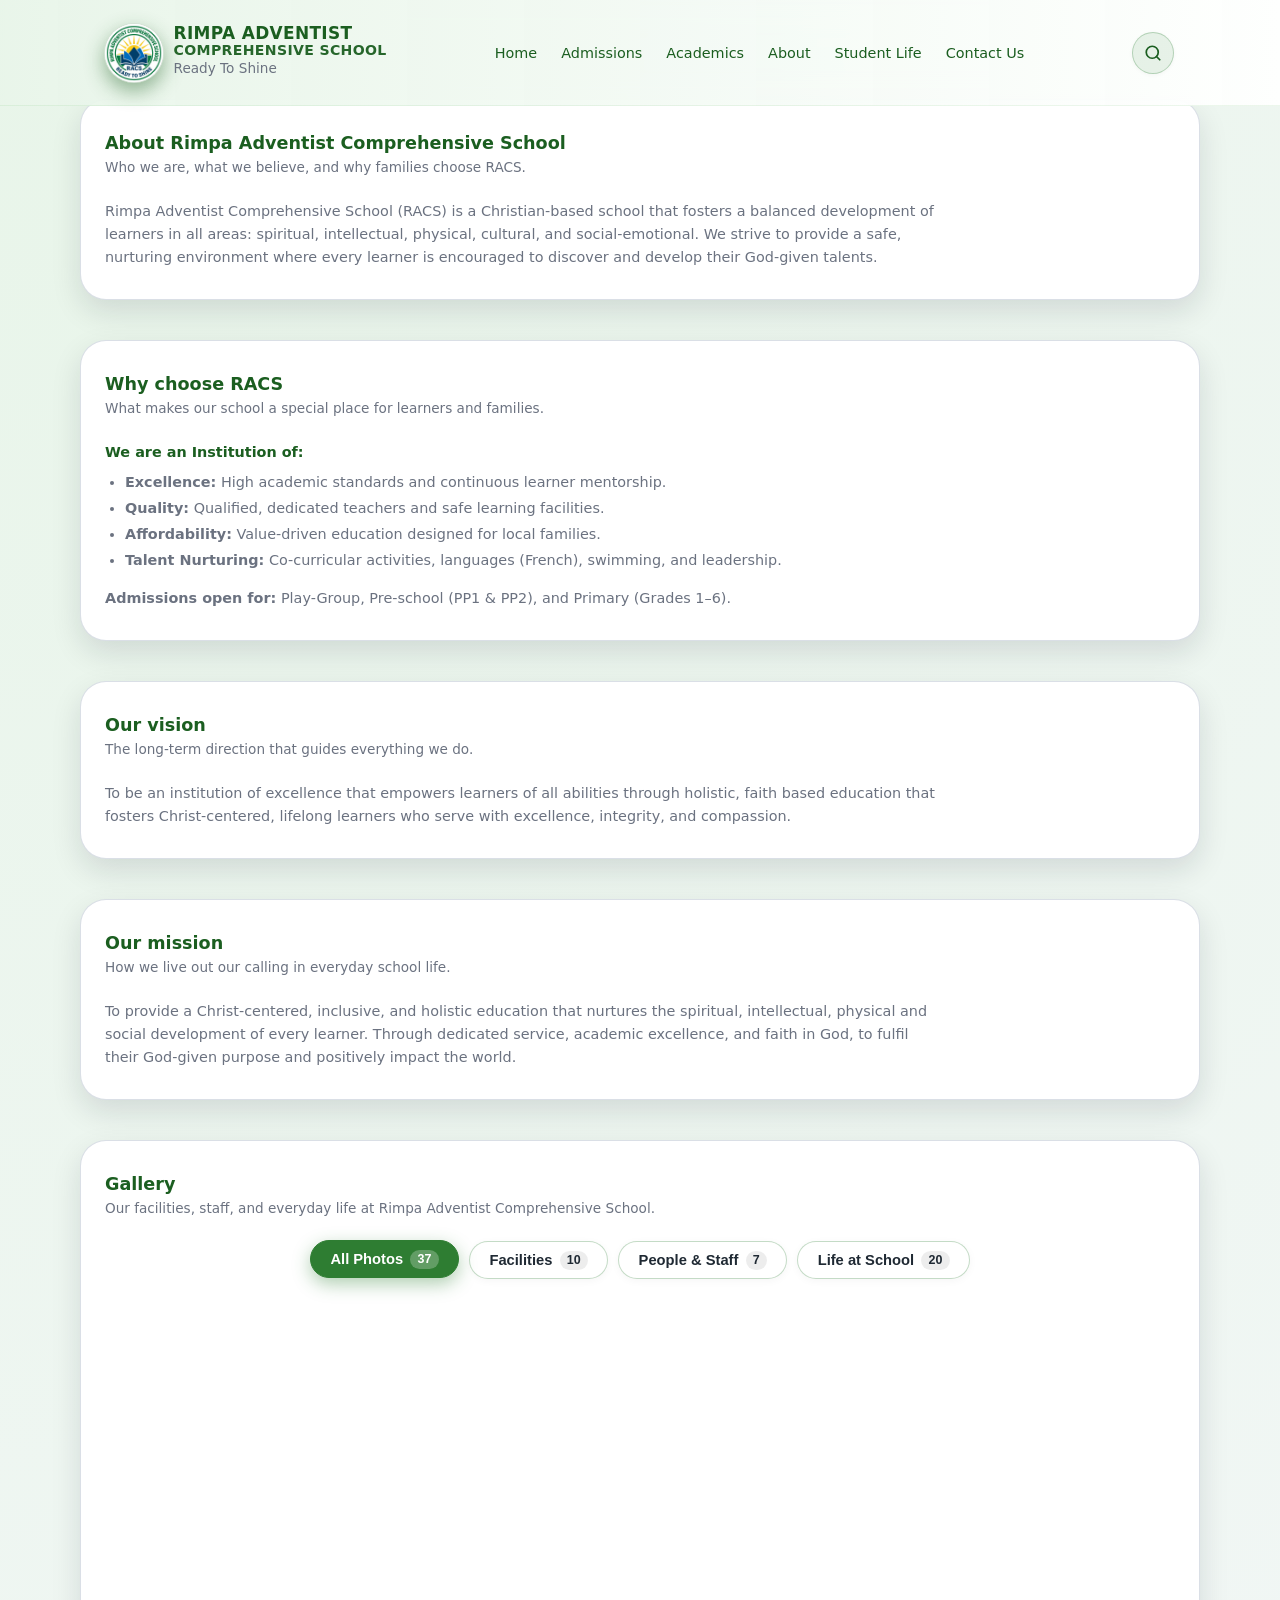
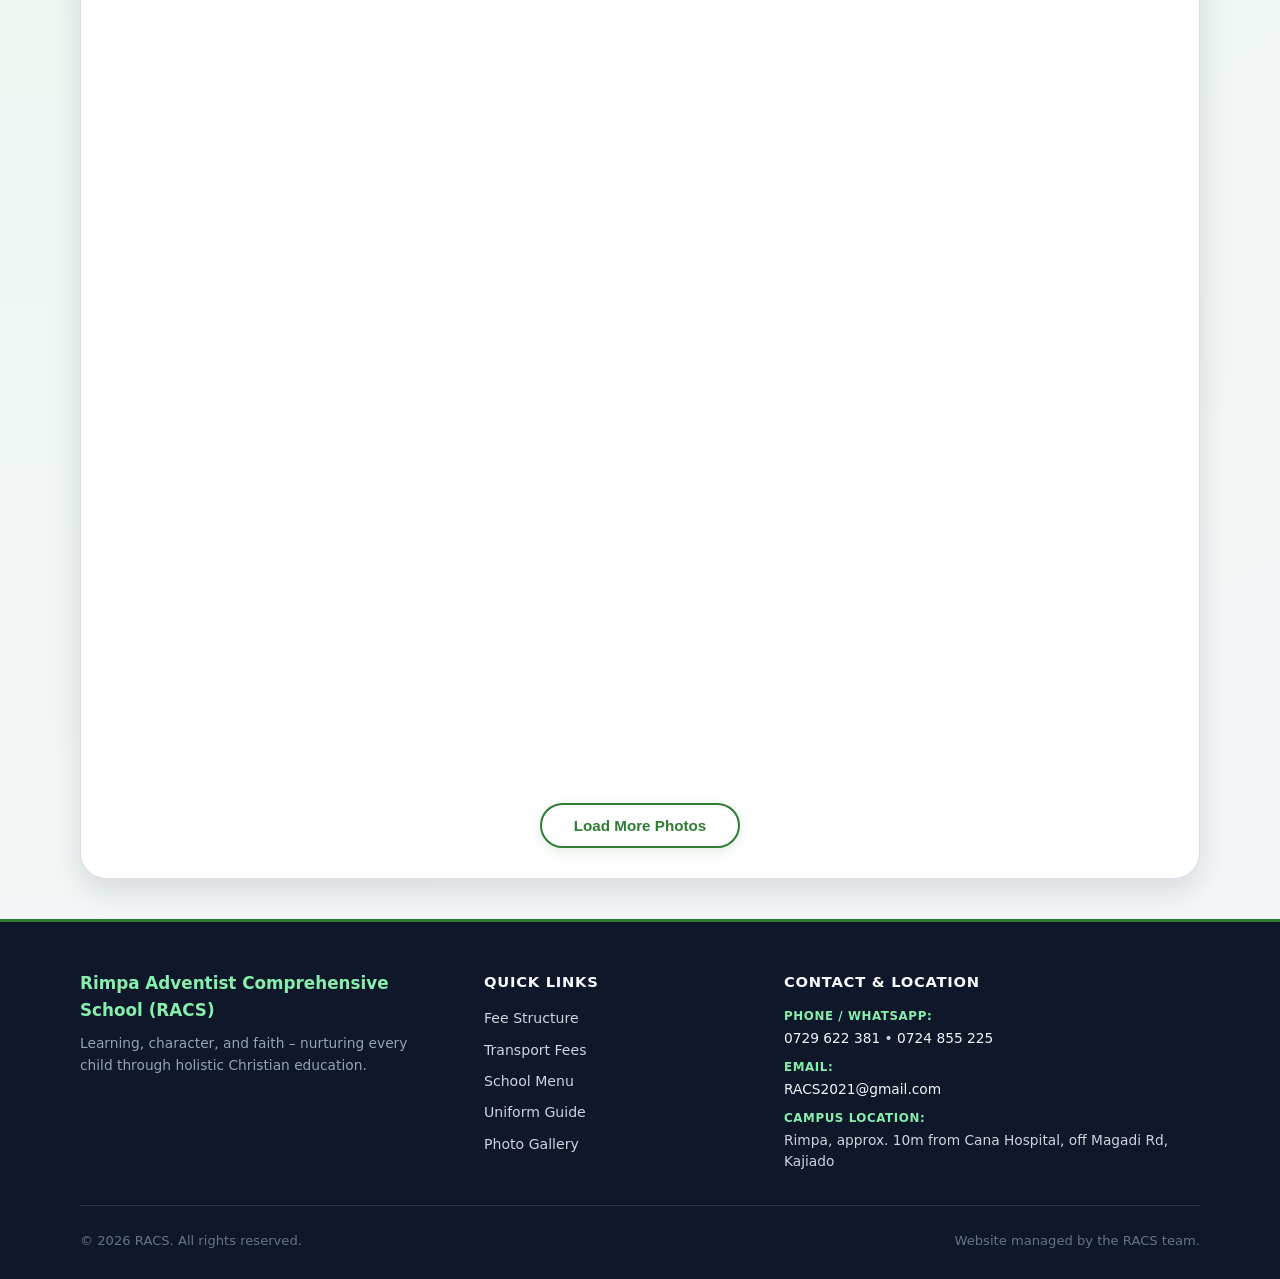
==== commit 279950dc: "Add trip excursion photos to gallery and embed French lesson video in student life" ====
--- a/about.html
+++ b/about.html
@@ -215,7 +215,7 @@
                     <!-- Category Filter Tabs -->
                     <div class="gallery-filters" role="tablist" aria-label="Gallery category filters">
                         <button type="button" class="gallery-filter-btn is-active" data-filter="all" role="tab" aria-selected="true">
-                            All Photos <span class="gallery-filter-count">34</span>
+                            All Photos <span class="gallery-filter-count">37</span>
                         </button>
                         <button type="button" class="gallery-filter-btn" data-filter="facilities" role="tab" aria-selected="false">
                             Facilities <span class="gallery-filter-count">10</span>
@@ -224,7 +224,7 @@
                             People &amp; Staff <span class="gallery-filter-count">7</span>
                         </button>
                         <button type="button" class="gallery-filter-btn" data-filter="life" role="tab" aria-selected="false">
-                            Life at School <span class="gallery-filter-count">17</span>
+                            Life at School <span class="gallery-filter-count">20</span>
                         </button>
                     </div>
 
@@ -461,6 +461,27 @@
                         </div>
                         <div class="gallery-item" data-category="life">
                             <img src="images/gallery/Life%20at%20School/Trip.jpeg" alt="Educational Field Excursion &amp; Outing" loading="lazy" decoding="async">
+                            <div class="gallery-label">
+                                <span class="gallery-badge">Life at School</span>
+                                <span class="gallery-label-text">Educational Field Excursion</span>
+                            </div>
+                        </div>
+                        <div class="gallery-item" data-category="life">
+                            <img src="images/gallery/Life%20at%20School/Trip-2.jpeg" alt="Educational Field Excursion" loading="lazy" decoding="async">
+                            <div class="gallery-label">
+                                <span class="gallery-badge">Life at School</span>
+                                <span class="gallery-label-text">Educational Field Excursion</span>
+                            </div>
+                        </div>
+                        <div class="gallery-item" data-category="life">
+                            <img src="images/gallery/Life%20at%20School/Trip-3.jpeg" alt="Educational Field Excursion" loading="lazy" decoding="async">
+                            <div class="gallery-label">
+                                <span class="gallery-badge">Life at School</span>
+                                <span class="gallery-label-text">Educational Field Excursion</span>
+                            </div>
+                        </div>
+                        <div class="gallery-item" data-category="life">
+                            <img src="images/gallery/Life%20at%20School/Trip-4.jpeg" alt="Educational Field Excursion" loading="lazy" decoding="async">
                             <div class="gallery-label">
                                 <span class="gallery-badge">Life at School</span>
                                 <span class="gallery-label-text">Educational Field Excursion</span>
--- a/style.css
+++ b/style.css
@@ -1710,6 +1710,7 @@
     grid-template-columns: repeat(auto-fit, minmax(280px, 1fr));
     gap: 1rem;
     margin-top: 1rem;
+    align-items: start;
 }
 
 .activity-card {
